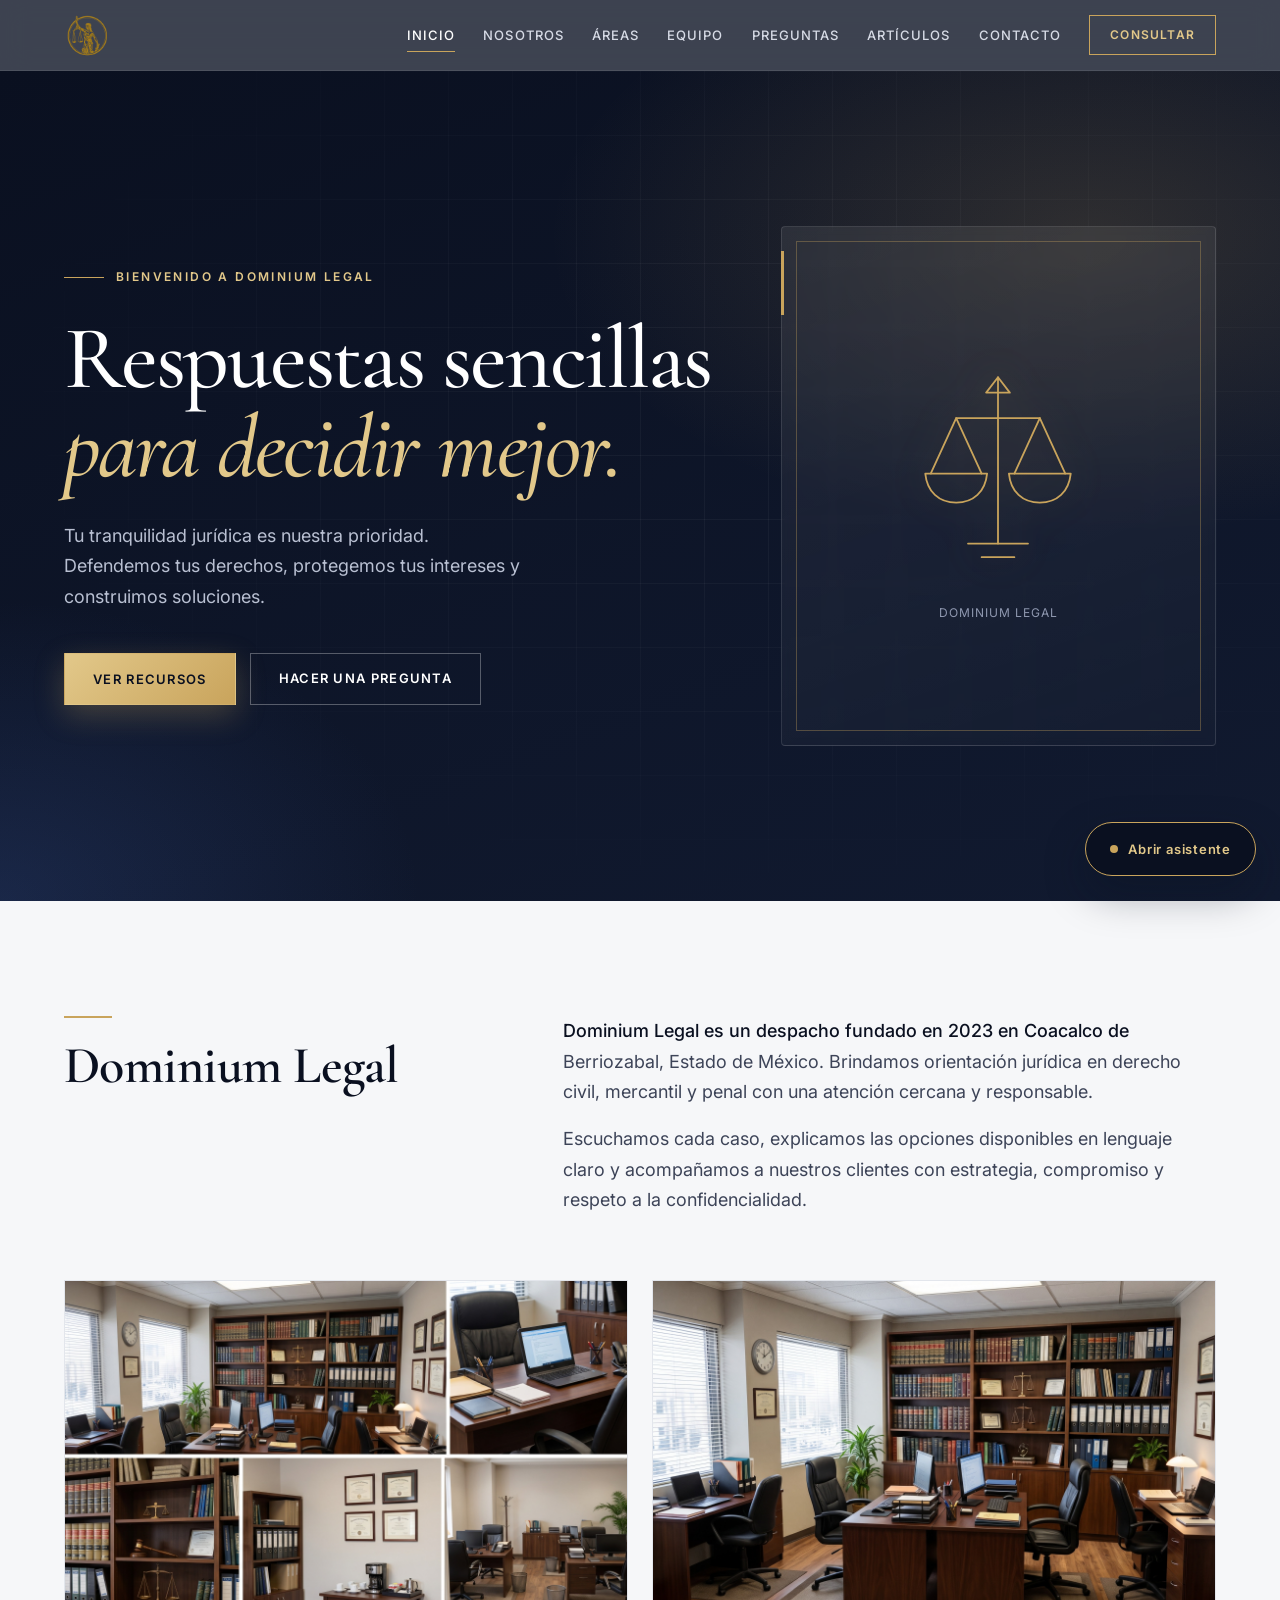
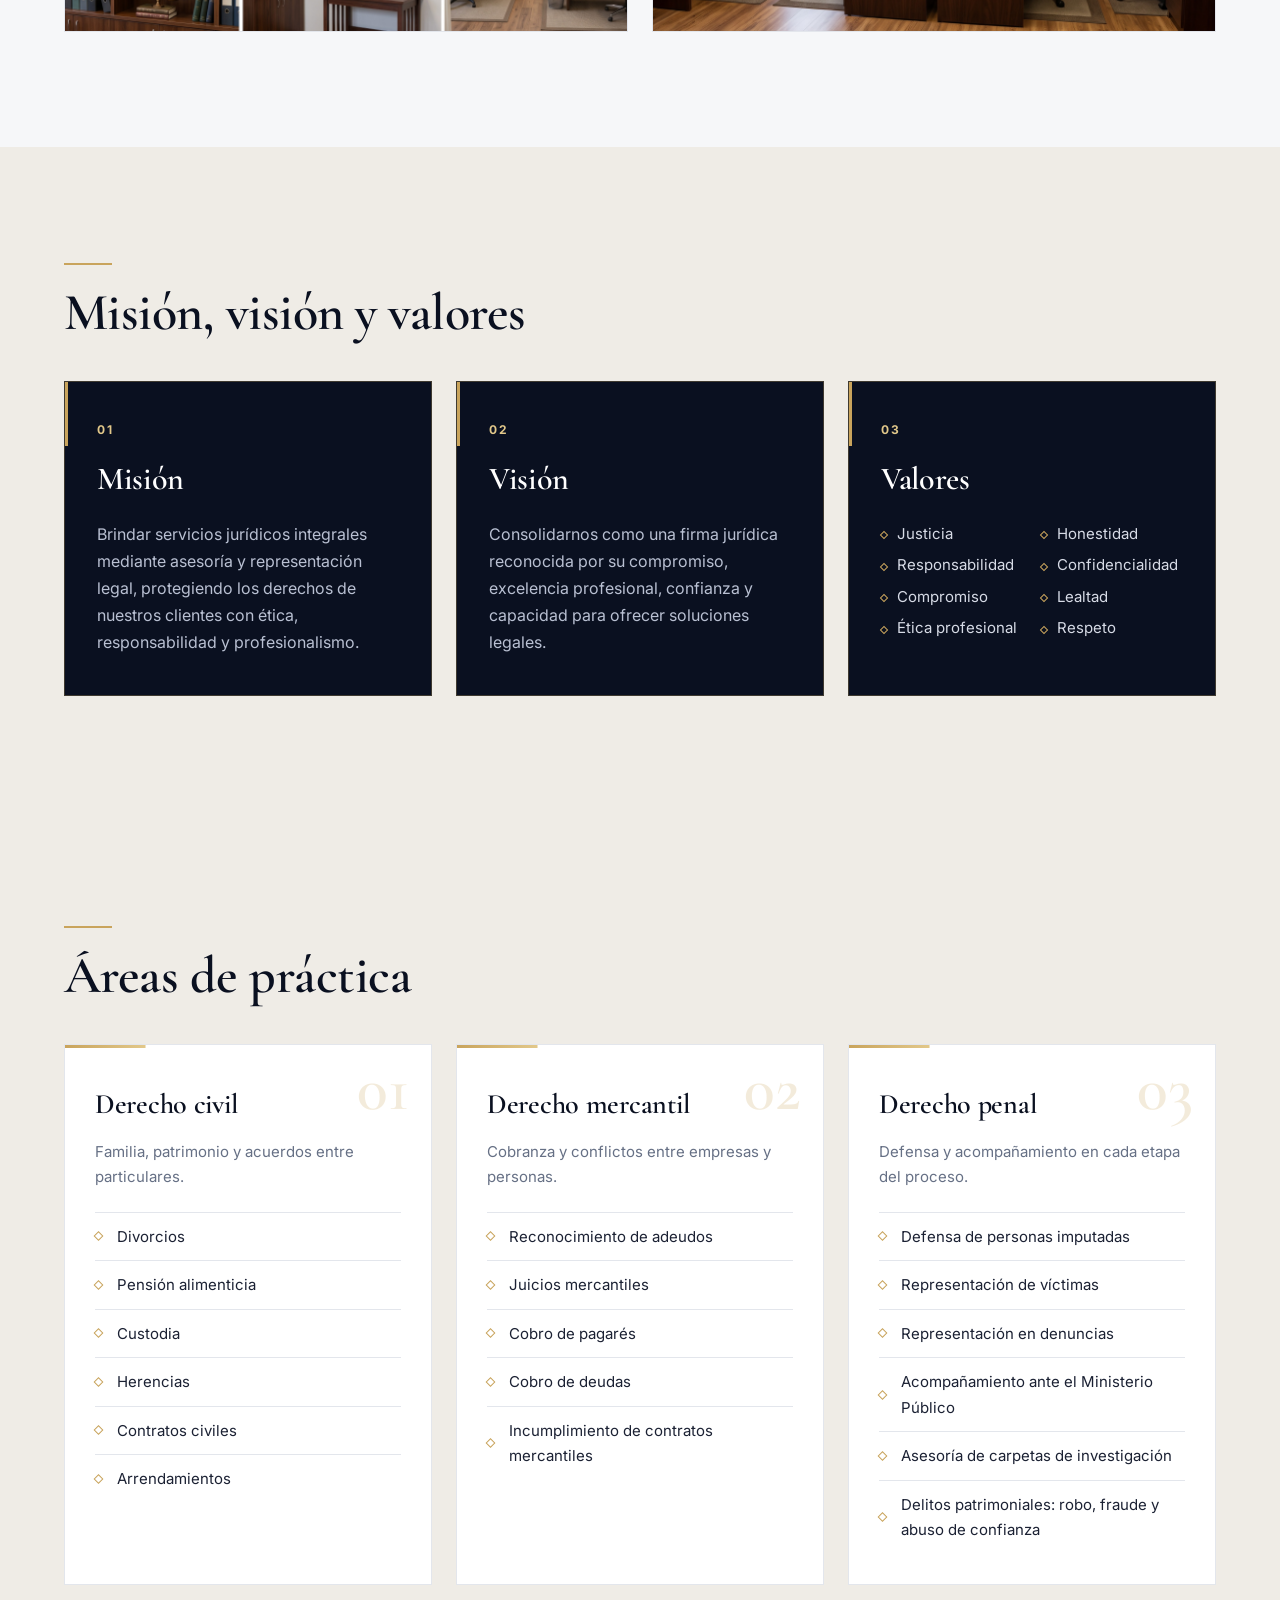
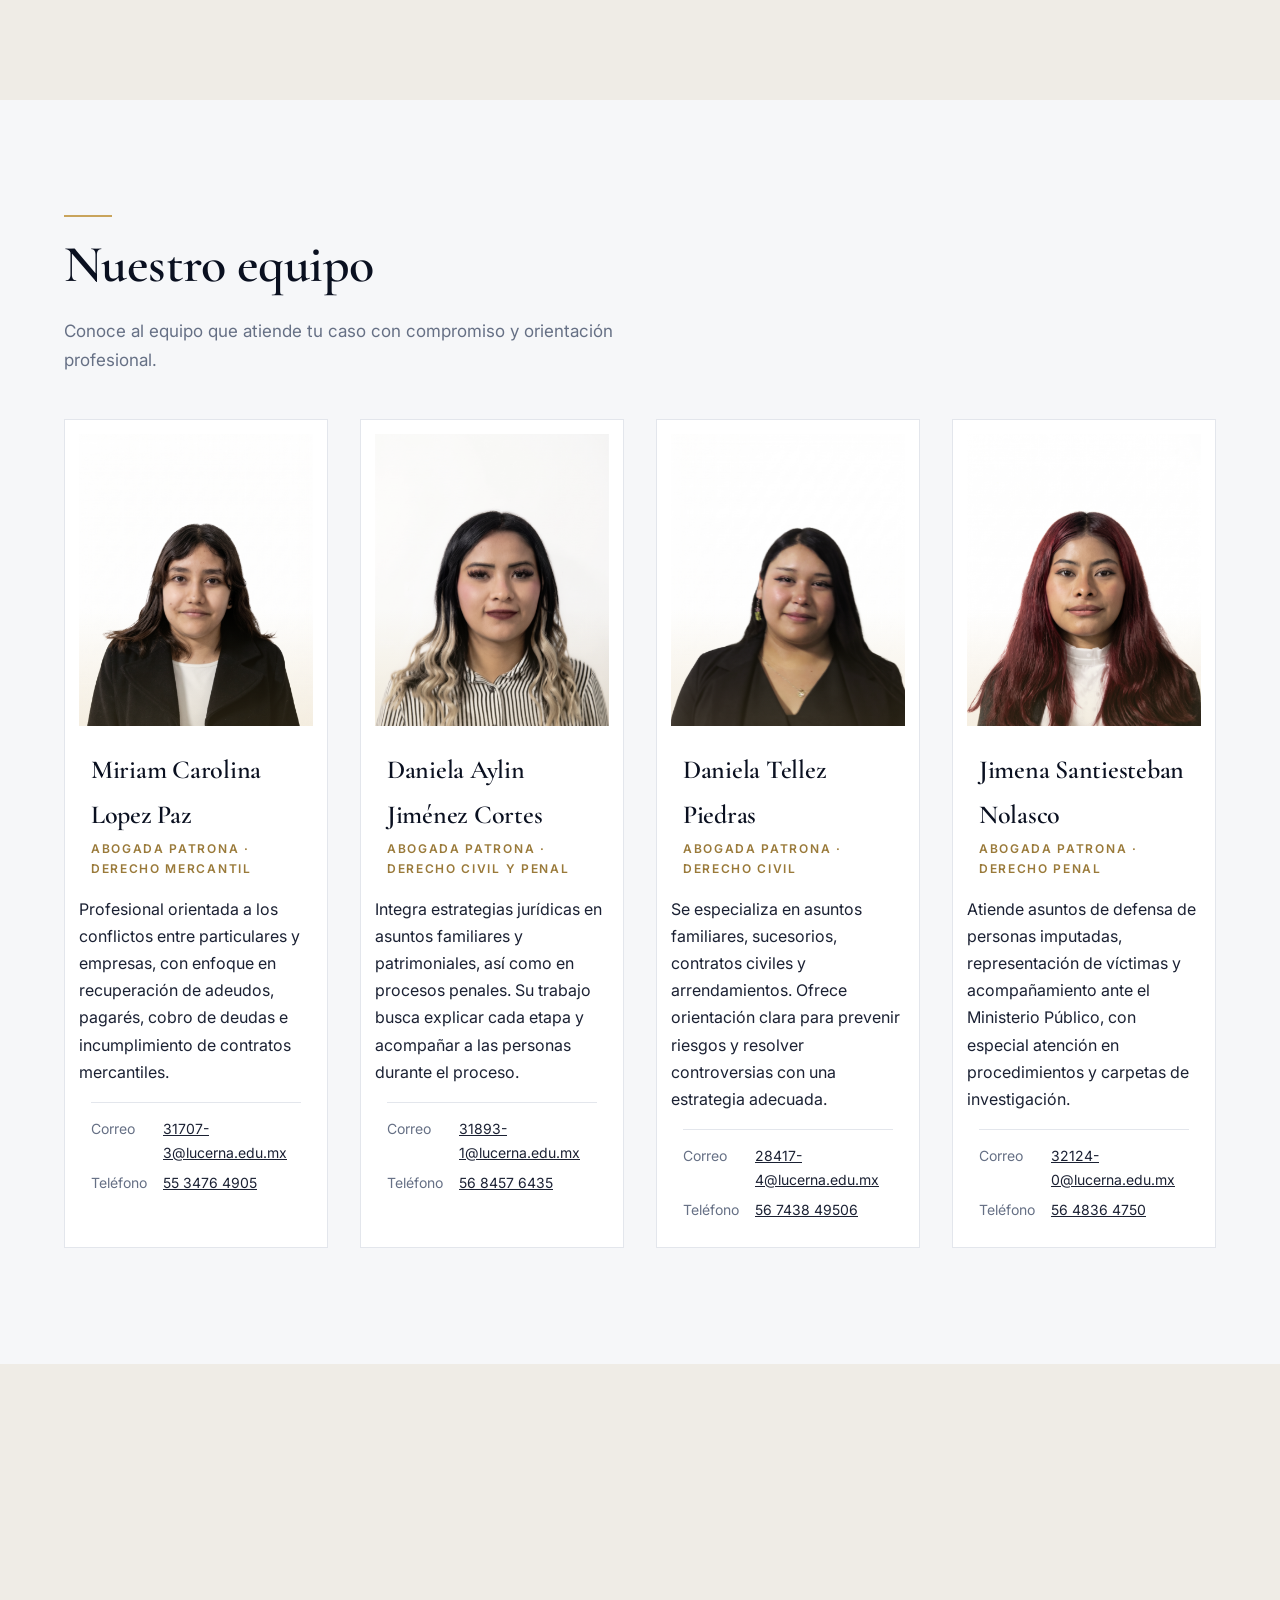
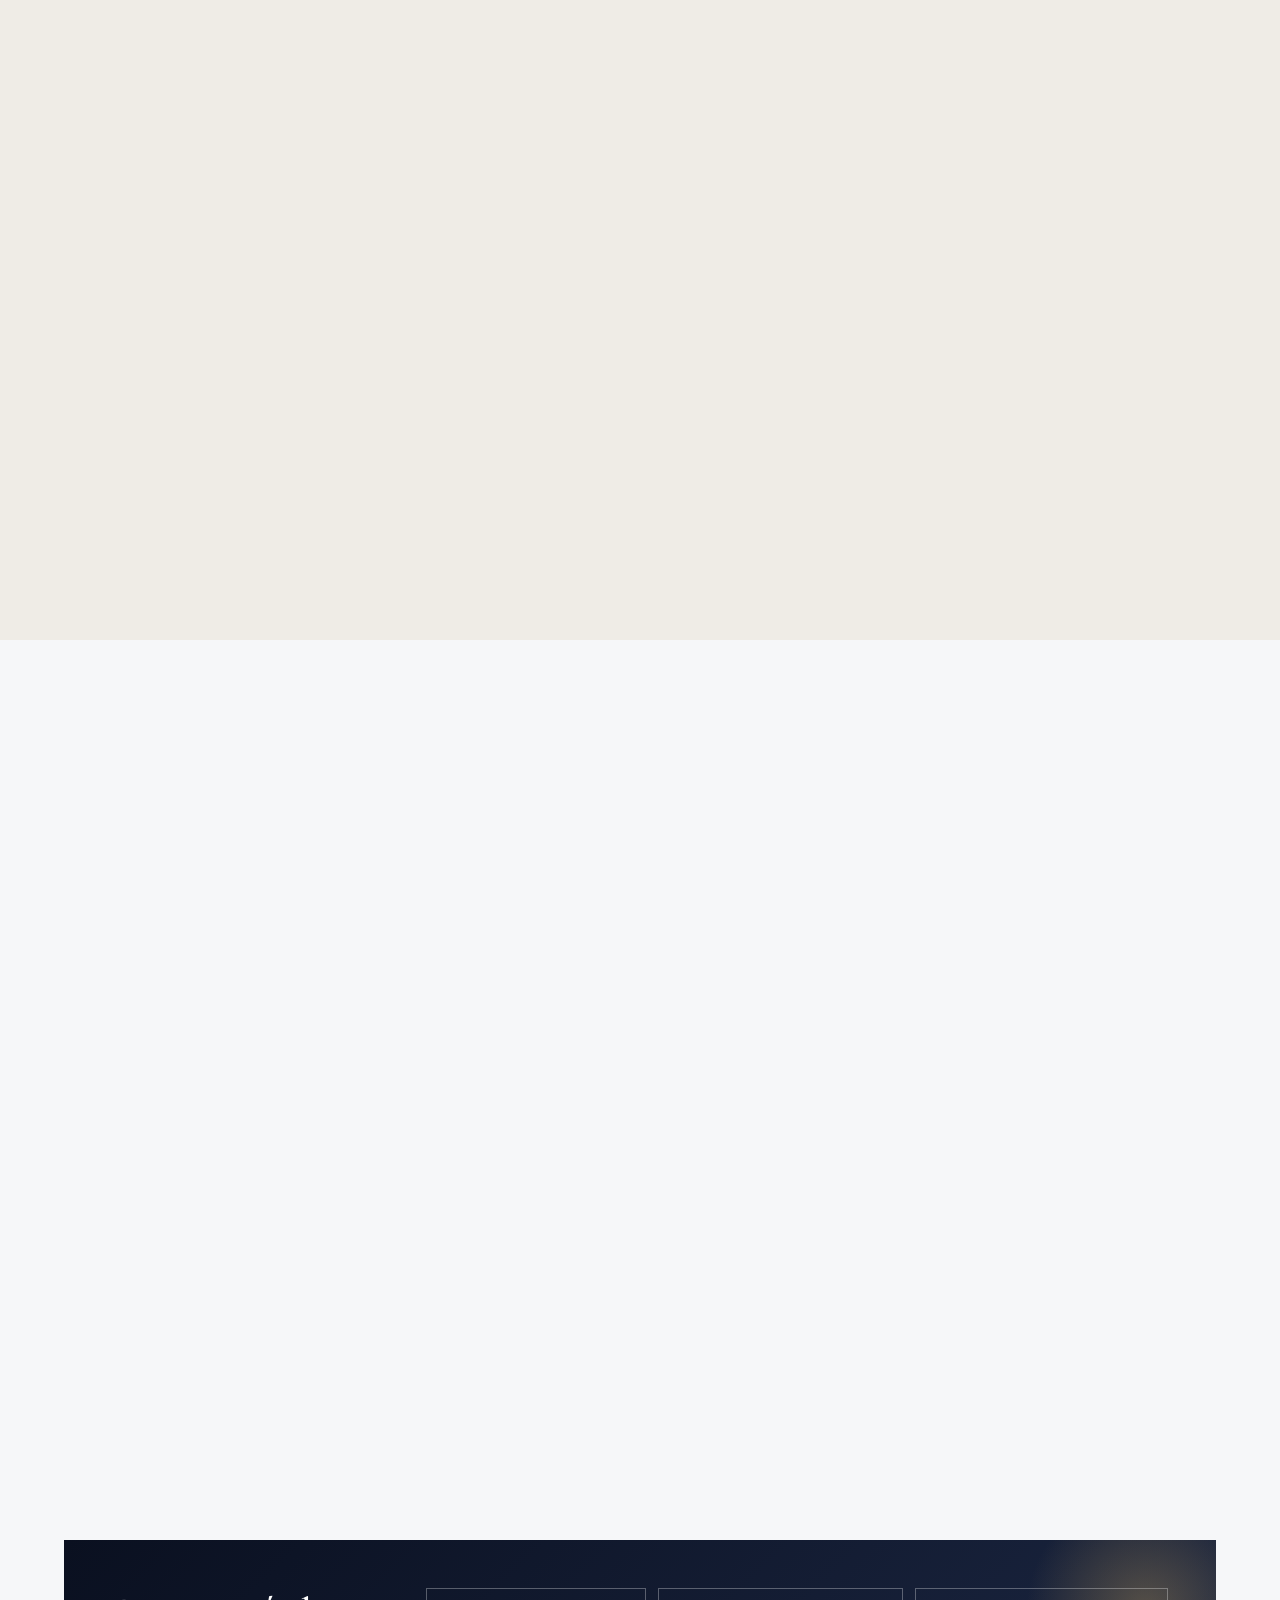
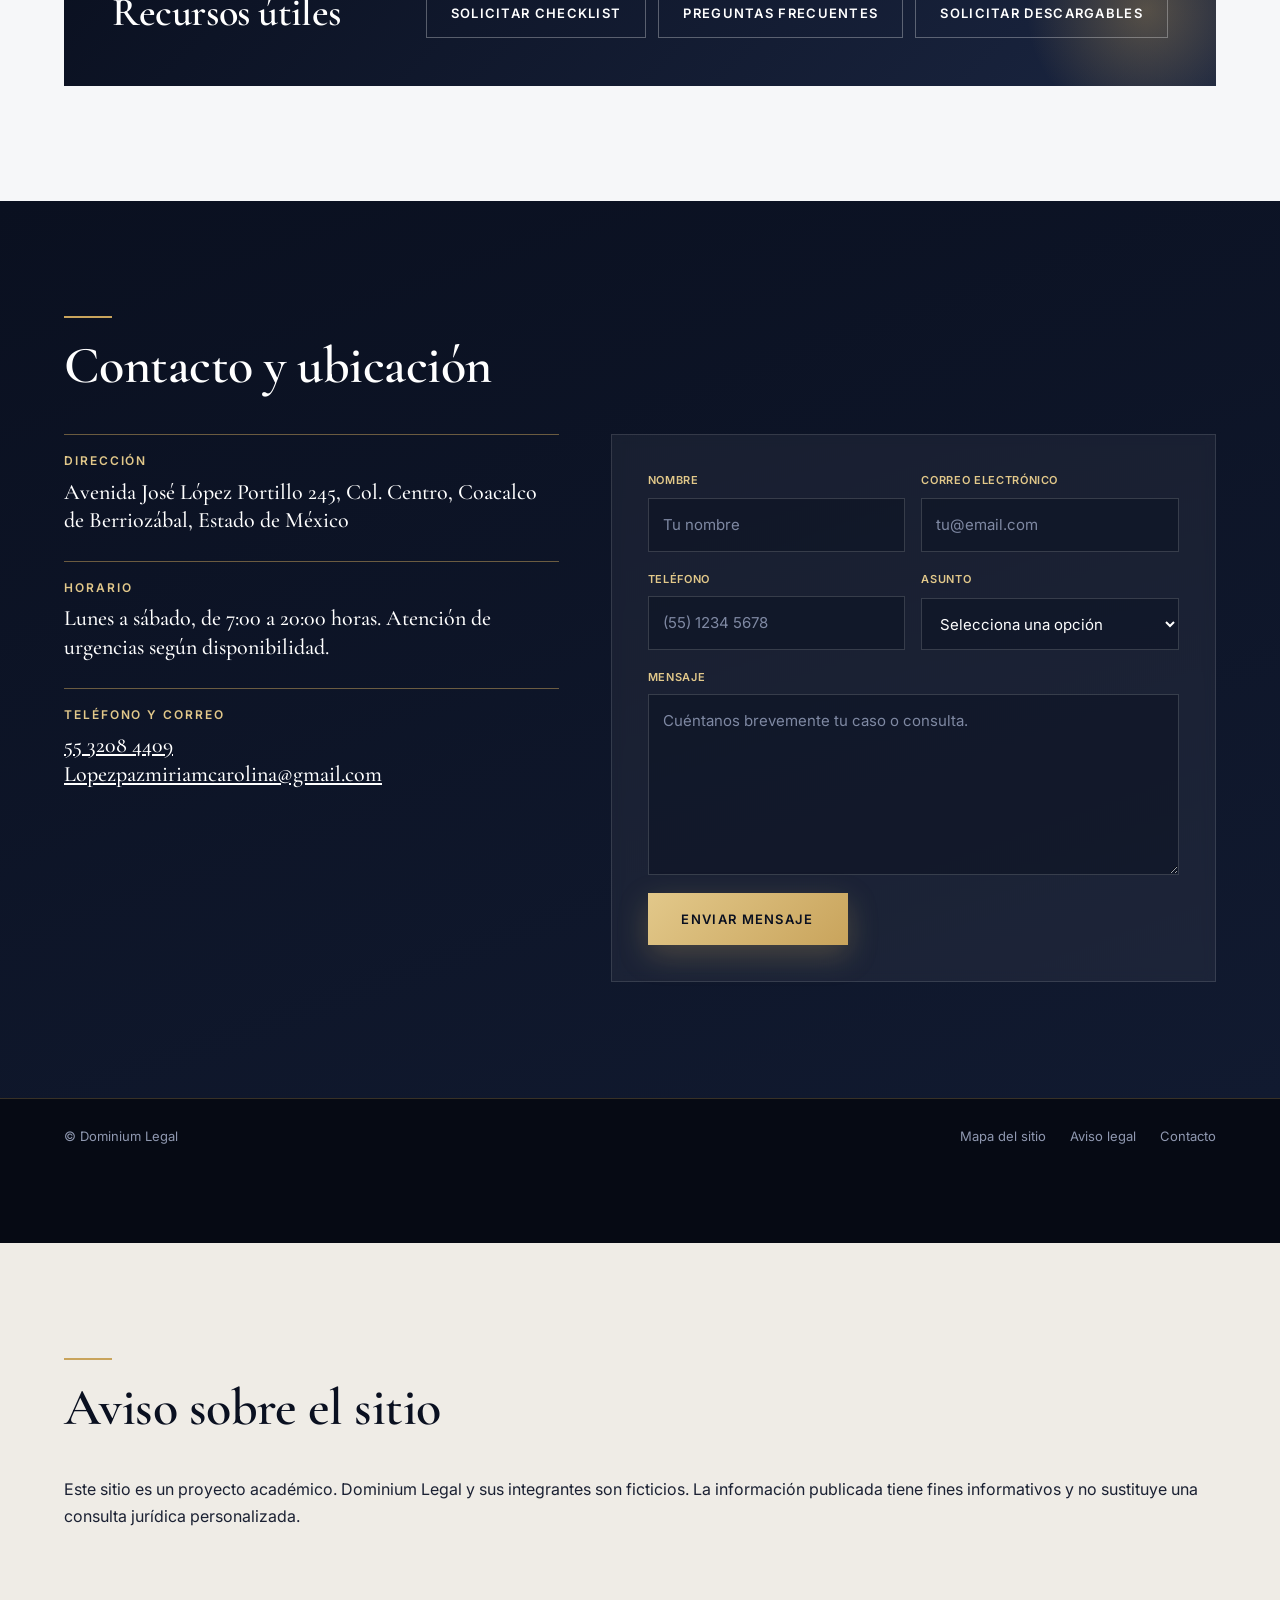
==== index.html @ eaf4a493 "Descripción de los cambios" ====
<!doctype html>
<html lang="es">
<head>
<meta charset="utf-8">
<meta name="viewport" content="width=device-width, initial-scale=1">
<meta name="theme-color" content="#0a1020">
<meta name="description" content="Dominium Legal: despacho jurídico en derecho civil, mercantil y penal. Preguntas frecuentes, artículos y orientación.">
<title>Dominium Legal | Derecho civil, mercantil y penal</title>
<link rel="preconnect" href="https://fonts.googleapis.com">
<link rel="preconnect" href="https://fonts.gstatic.com" crossorigin>
<link href="https://fonts.googleapis.com/css2?family=Cormorant+Garamond:ital,wght@0,500;0,600;1,500&family=Inter:wght@400;500;600;700&display=swap" rel="stylesheet">
<link rel="stylesheet" href="site.css">
</head>
<body>
<header class="top">
  <a class="logo" href="#inicio" aria-label="Inicio">
    <img class="logo-image" src="Logotipo.jpg" alt="Logo de Dominium Legal">
  </a>
  <nav class="menu" aria-label="Navegación principal">
    <a href="#inicio">Inicio</a><a href="#despacho">Nosotros</a><a href="#areas">Áreas</a><a href="#equipo">Equipo</a><a href="#preguntas">Preguntas</a><a href="#articulos">Artículos</a><a href="#contacto">Contacto</a>
    <button class="menu-chat" type="button" data-chat-open aria-controls="legal-chat">Consultar</button>
  </nav>
</header>

<main id="inicio">
  <section class="hero">
    <div class="hero-main">
      <p class="welcome">Bienvenido a Dominium Legal</p>
      <h1><span>Respuestas sencillas</span> <span>para decidir mejor.</span></h1>
      <p class="lema">Tu tranquilidad jurídica es nuestra prioridad. Defendemos tus derechos, protegemos tus intereses y construimos soluciones.</p>
      <div class="actions">
        <a class="btn btn-gold" href="#recursos">Ver recursos</a>
        <button class="btn btn-ghost" type="button" data-chat-open aria-controls="legal-chat">Hacer una pregunta</button>
      </div>
    </div>
    <div class="hero-art" aria-hidden="true">
      <svg viewBox="0 0 220 260" fill="none"><path pathLength="1" d="M110 31V214M64 76H156M110 31L97 48H123L110 31Z"/><path pathLength="1" d="M64 76L36 137M64 76L92 137M156 76L128 137M156 76L184 137"/><path pathLength="1" d="M30 137C32 157 45 169 64 169C83 169 96 157 98 137H30ZM122 137C124 157 137 169 156 169C175 169 188 157 190 137H122Z"/><path pathLength="1" d="M77 214H143M92 229H128"/></svg>
      <span>Dominium Legal</span>
    </div>
  </section>

  <section class="bloque" id="despacho">
    <div class="presenta reveal">
      <h2>Dominium Legal</h2>
      <div>
        <p>Dominium Legal es un despacho fundado en 2023 en Coacalco de Berriozabal, Estado de México. Brindamos orientación jurídica en derecho civil, mercantil y penal con una atención cercana y responsable.</p>
        <p>Escuchamos cada caso, explicamos las opciones disponibles en lenguaje claro y acompañamos a nuestros clientes con estrategia, compromiso y respeto a la confidencialidad.</p>
      </div>
    </div>
    <div class="despacho-galeria reveal">
      <figure>
        <img src="fotos/despacho-1.jpeg" alt="Área de trabajo del despacho Dominium Legal">
      </figure>
      <figure>
        <img src="fotos/despacho-2.jpeg" alt="Oficina principal del despacho Dominium Legal">
      </figure>
    </div>
  </section>

  <section class="bloque beige" id="principios">
    <h2 class="reveal">Misión, visión y valores</h2>
    <div class="principios">
      <article class="principio reveal">
        <span class="principio-numero">01</span>
        <h3>Misión</h3>
        <p>Brindar servicios jurídicos integrales mediante asesoría y representación legal, protegiendo los derechos de nuestros clientes con ética, responsabilidad y profesionalismo.</p>
      </article>
      <article class="principio reveal">
        <span class="principio-numero">02</span>
        <h3>Visión</h3>
        <p>Consolidarnos como una firma jurídica reconocida por su compromiso, excelencia profesional, confianza y capacidad para ofrecer soluciones legales.</p>
      </article>
      <article class="principio reveal">
        <span class="principio-numero">03</span>
        <h3>Valores</h3>
        <ul>
          <li>Justicia</li>
          <li>Honestidad</li>
          <li>Responsabilidad</li>
          <li>Confidencialidad</li>
          <li>Compromiso</li>
          <li>Lealtad</li>
          <li>Ética profesional</li>
          <li>Respeto</li>
        </ul>
      </article>
    </div>
  </section>

  <section class="bloque beige" id="areas">
    <h2 class="reveal">Áreas de práctica</h2>
    <div class="areas">
      <article class="area reveal">
        <h3>Derecho civil</h3>
        <p>Familia, patrimonio y acuerdos entre particulares.</p>
        <ul><li>Divorcios</li><li>Pensión alimenticia</li><li>Custodia</li><li>Herencias</li><li>Contratos civiles</li><li>Arrendamientos</li></ul>
      </article>
      <article class="area reveal">
        <h3>Derecho mercantil</h3>
        <p>Cobranza y conflictos entre empresas y personas.</p>
        <ul><li>Reconocimiento de adeudos</li><li>Juicios mercantiles</li><li>Cobro de pagarés</li><li>Cobro de deudas</li><li>Incumplimiento de contratos mercantiles</li></ul>
      </article>
      <article class="area reveal">
        <h3>Derecho penal</h3>
        <p>Defensa y acompañamiento en cada etapa del proceso.</p>
        <ul><li>Defensa de personas imputadas</li><li>Representación de víctimas</li><li>Representación en denuncias</li><li>Acompañamiento ante el Ministerio Público</li><li>Asesoría de carpetas de investigación</li><li>Delitos patrimoniales: robo, fraude y abuso de confianza</li></ul>
      </article>
    </div>
  </section>

  <section class="bloque" id="equipo">
    <h2 class="reveal">Nuestro equipo</h2>
    <p class="intro reveal">Conoce al equipo que atiende tu caso con compromiso y orientación profesional.</p>
    <div class="equipo">
      <article class="persona reveal">
        <div class="foto"><img src="fotos/miembro-1.jpeg" alt="Miriam Carolina Lopez Paz"></div>
        <h3>Miriam Carolina Lopez Paz</h3>
        <p class="cargo">Abogada patrona · Derecho mercantil</p>
        <p>Profesional orientada a los conflictos entre particulares y empresas, con enfoque en recuperación de adeudos, pagarés, cobro de deudas e incumplimiento de contratos mercantiles.</p>
        <dl>
          <dt>Correo</dt><dd><a href="mailto:31707-3@lucerna.edu.mx">31707-3@lucerna.edu.mx</a></dd>
          <dt>Teléfono</dt><dd><a href="tel:+525534764905">55 3476 4905</a></dd>
        </dl>
      </article>
      <article class="persona reveal">
        <div class="foto"><img src="fotos/miembro-2.jpeg" alt="Daniela Aylin Jiménez Cortes"></div>
        <h3>Daniela Aylin Jiménez Cortes</h3>
        <p class="cargo">Abogada patrona · Derecho civil y penal</p>
        <p>Integra estrategias jurídicas en asuntos familiares y patrimoniales, así como en procesos penales. Su trabajo busca explicar cada etapa y acompañar a las personas durante el proceso.</p>
        <dl>
          <dt>Correo</dt><dd><a href="mailto:31893-1@lucerna.edu.mx">31893-1@lucerna.edu.mx</a></dd>
          <dt>Teléfono</dt><dd><a href="tel:+525684576435">56 8457 6435</a></dd>
        </dl>
      </article>
      <article class="persona reveal">
        <div class="foto"><img src="fotos/miembro-3.jpeg" alt="Daniela Tellez Piedras"></div>
        <h3>Daniela Tellez Piedras</h3>
        <p class="cargo">Abogada patrona · Derecho civil</p>
        <p>Se especializa en asuntos familiares, sucesorios, contratos civiles y arrendamientos. Ofrece orientación clara para prevenir riesgos y resolver controversias con una estrategia adecuada.</p>
        <dl>
          <dt>Correo</dt><dd><a href="mailto:28417-4@lucerna.edu.mx">28417-4@lucerna.edu.mx</a></dd>
          <dt>Teléfono</dt><dd><a href="tel:+52567438495068">56 7438 49506</a></dd>
        </dl>
      </article>
      <article class="persona reveal">
        <div class="foto"><img src="fotos/miembro-4.jpeg" alt="Jimena Santiesteban Nolasco"></div>
        <h3>Jimena Santiesteban Nolasco</h3>
        <p class="cargo">Abogada patrona · Derecho penal</p>
        <p>Atiende asuntos de defensa de personas imputadas, representación de víctimas y acompañamiento ante el Ministerio Público, con especial atención en procedimientos y carpetas de investigación.</p>
        <dl>
          <dt>Correo</dt><dd><a href="mailto:32124-0@lucerna.edu.mx">32124-0@lucerna.edu.mx</a></dd>
          <dt>Teléfono</dt><dd><a href="tel:+525648364750">56 4836 4750</a></dd>
        </dl>
      </article>
    </div>
  </section>

  <section class="bloque beige" id="preguntas">
    <h2 class="reveal">Preguntas frecuentes</h2>
    <div class="faq reveal">
      <details><summary>¿Cuándo conviene solicitar asesoría?</summary><p>Conviene consultar antes de firmar un documento, recibir o responder una notificación, iniciar un cobro, presentar una denuncia o tomar una decisión que pueda afectar tu patrimonio, familia o libertad.</p></details>
      <details><summary>¿Qué documentos debo llevar a la primera cita?</summary><p>Lleva una identificación oficial, comprobante de domicilio y los documentos relacionados con tu caso: contratos, pagarés, notificaciones, escritos, constancias o fotografías que puedan ser relevantes.</p></details>
      <details><summary>¿Cómo funciona la primera consulta?</summary><p>Revisamos tu situación, los documentos disponibles y las opciones jurídicas posibles. La duración, modalidad y costo se confirman al agendar la cita.</p></details>
      <details><summary>¿Los honorarios son fijos?</summary><p>Los honorarios dependen de la materia, complejidad y tiempo requerido por cada asunto. Los costos se informan antes de iniciar la representación.</p></details>
      <details><summary>¿Mi información es confidencial?</summary><p>La información compartida directamente con tu abogado se trata de forma confidencial. Evita enviar datos sensibles, documentos o detalles personales mediante el asistente automático.</p></details>
      <details><summary>¿Atienden urgencias?</summary><p>Sí, puedes comunicarte durante el horario de atención. Los asuntos urgentes se revisan según disponibilidad y naturaleza del caso.</p></details>
    </div>
  </section>

  <section class="bloque" id="articulos">
    <div class="cabecera reveal"><h2>Artículos y guías</h2><p>Noticias y explicaciones de derecho en lenguaje claro.</p></div>
    <div class="posts">
        <article class="post reveal"><div class="mini" aria-hidden="true"></div>
          <div><span class="tag">Civil</span><h3><a href="#">Qué revisar antes de firmar un contrato de arrendamiento</a></h3>
          <p>Verifica vigencia, obligaciones, depósitos, mantenimiento, causas de rescisión y reglas de entrega antes de firmar. 2026. <a href="#contacto">Solicitar orientación</a></p></div></article>
        <article class="post reveal"><div class="mini" aria-hidden="true"></div>
          <div><span class="tag">Mercantil</span><h3><a href="#">Pagaré vencido: pasos para reclamar el cobro</a></h3>
          <p>Revisa la firma, el monto, la fecha de vencimiento y la documentación; después, determina si conviene una gestión extrajudicial o una reclamación formal. 2026. <a href="#contacto">Solicitar orientación</a></p></div></article>
        <article class="post reveal"><div class="mini" aria-hidden="true"></div>
          <div><span class="tag">Penal</span><h3><a href="#">Primeros pasos al recibir una citación del Ministerio Público</a></h3>
          <p>No firmes documentos sin comprenderlos, conserva una copia de la citación y solicita acompañamiento jurídico para la declaración o presentación ante las autoridades. 2026. <a href="#contacto">Solicitar orientación</a></p></div></article>
    </div>
  </section>

  <section class="bloque" id="recursos">
    <div class="recursos reveal">
      <h2>Recursos útiles</h2>
      <a href="#contacto">Solicitar checklist</a><a href="#preguntas">Preguntas frecuentes</a><a href="#contacto">Solicitar descargables</a>
    </div>
  </section>

  <section class="bloque oscuro" id="contacto">
    <h2 class="reveal">Contacto y ubicación</h2>
    <div class="contact-grid reveal">
      <dl class="contacto">
        <div><dt>Dirección</dt><dd>Avenida José López Portillo 245, Col. Centro, Coacalco de Berriozábal, Estado de México</dd></div>
        <div><dt>Horario</dt><dd>Lunes a sábado, de 7:00 a 20:00 horas. Atención de urgencias según disponibilidad.</dd></div>
        <div><dt>Teléfono y correo</dt><dd><a href="tel:+525532084409">55 3208 4409</a><br><a href="mailto:Lopezpazmiriamcarolina@gmail.com">Lopezpazmiriamcarolina@gmail.com</a></dd></div>
      </dl>

      <form id="contact-form" class="contact-form" action="https://formspree.io/f/mjyyzjqo" method="POST">
        <input id="contact-subject-hidden" type="hidden" name="_subject" value="Nuevo mensaje desde la web">
        <div class="contact-row">
          <label>
            <span>Nombre</span>
            <input type="text" name="name" placeholder="Tu nombre" required>
          </label>
          <label>
            <span>Correo electrónico</span>
            <input type="email" name="email" placeholder="tu@email.com" required>
          </label>
        </div>

        <div class="contact-row">
          <label>
            <span>Teléfono</span>
            <input type="tel" name="phone" placeholder="(55) 1234 5678">
          </label>
          <label>
            <span>Asunto</span>
            <select id="contact-subject" name="motivo" required>
              <option value="">Selecciona una opción</option>
              <option value="Consulta general">Consulta general</option>
              <option value="Asesoría civil">Asesoría civil</option>
              <option value="Asesoría mercantil">Asesoría mercantil</option>
              <option value="Asesoría penal">Asesoría penal</option>
              <option value="Cita">Solicitar cita</option>
            </select>
          </label>
        </div>

        <label>
          <span>Mensaje</span>
          <textarea name="message" rows="6" placeholder="Cuéntanos brevemente tu caso o consulta." required></textarea>
        </label>

        <button class="btn btn-gold contact-submit" type="submit">Enviar mensaje</button>
      </form>
    </div>
  </section>
</main>

<footer class="pie">
  <span>© Dominium Legal</span>
  <nav aria-label="Pie de página"><a href="#inicio">Mapa del sitio</a><a href="#aviso">Aviso legal</a><a href="#contacto">Contacto</a></nav>
</footer>
<aside id="aviso" class="bloque beige reveal">
  <h2>Aviso sobre el sitio</h2>
  <p>Este sitio es un proyecto académico. Dominium Legal y sus integrantes son ficticios. La información publicada tiene fines informativos y no sustituye una consulta jurídica personalizada.</p>
</aside>

<!-- Inicio del componente: copia desde aquí para integrarlo en otra página. -->
<button id="legal-launch" class="legal-launch" aria-controls="legal-chat" aria-expanded="false">Abrir asistente</button>
<section id="legal-chat" class="legal-chat" aria-labelledby="legal-title" hidden>
  <header><strong id="legal-title">Asistente de Dominium Legal</strong><button id="legal-close" class="legal-close" aria-label="Cerrar asistente">×</button></header>
  <p class="legal-notice">Asistente automatizado de información general. No ofrece asesoría jurídica ni confirma citas. No escribas datos personales, documentos ni detalles confidenciales.</p>
  <div id="legal-log" class="legal-log" role="log" aria-live="polite" aria-label="Conversación"></div>
  <nav class="legal-options" aria-label="Preguntas frecuentes">
    <button type="button" data-question="Servicios">Servicios</button>
    <button type="button" data-question="Horarios">Horarios</button>
    <button type="button" data-question="Ubicación">Ubicación</button>
    <button type="button" data-question="Honorarios">Honorarios</button>
    <button type="button" data-question="Cita">Solicitar cita</button>
  </nav>
  <form id="legal-form" class="legal-form">
    <input id="legal-input" aria-label="Pregunta para el asistente" placeholder="Ejemplo: ¿Qué servicios ofrecen?" maxlength="300" required autocomplete="off">
    <button type="submit">Enviar</button>
  </form>
  <a id="legal-contact" class="legal-contact" href="https://wa.me/525532084409?text=Hola%2C%20quiero%20m%C3%A1s%20informaci%C3%B3n." target="_blank" rel="noopener noreferrer">Continuar en WhatsApp</a>
  <footer id="legal-footer"></footer>
</section>
<script src="script.js"></script>
<!-- Fin del componente. -->
<script src="site.js"></script>
</body>
</html>
---- site.css ----
/* ===== Base ===== */
:root{
  --navy:#0a1020;--navy-2:#111a30;--navy-3:#1a2540;
  --ink:#1b2133;--gray:#667085;--line:#e3e6ec;
  --bg:#f6f7f9;--white:#fff;--sand:#efece6;
  --gold:#c9a45c;--gold-l:#e2c88a;--gold-d:#9a7a3a;
  --wrap:1180px;--ease:cubic-bezier(.22,.61,.36,1);
  --serif:"Cormorant Garamond",Georgia,"Times New Roman",serif;
  --sans:"Inter","Segoe UI",Arial,sans-serif;
}
*,*::before,*::after{box-sizing:border-box}
html{scroll-behavior:smooth;scroll-padding-top:84px}
body{margin:0;background:var(--bg);color:var(--ink);font:16px/1.7 var(--sans);-webkit-font-smoothing:antialiased}
main{width:auto;margin:0}
img{max-width:100%}
h1,h2,h3{font-family:var(--serif);font-weight:600;color:var(--navy);margin:0;letter-spacing:-.01em}
a{color:inherit}
::selection{background:var(--gold);color:var(--navy)}

/* ===== Header ===== */
.top{position:sticky;top:0;z-index:40;display:flex;align-items:center;justify-content:space-between;gap:24px;padding:12px max(5vw,calc((100vw - var(--wrap))/2));background:rgba(10,16,32,.78);backdrop-filter:blur(14px) saturate(1.4);-webkit-backdrop-filter:blur(14px) saturate(1.4);border-bottom:1px solid rgba(255,255,255,.08);transition:padding .3s var(--ease),background .3s}
.top.scrolled{padding-top:8px;padding-bottom:8px;background:rgba(10,16,32,.94)}
.logo{display:flex;align-items:center;text-decoration:none}
.logo-image{display:block;height:46px;width:auto;max-width:200px;object-fit:contain;transition:height .3s var(--ease)}
.top.scrolled .logo-image{height:38px}
.menu{display:flex;align-items:center;gap:clamp(14px,2.2vw,32px)}
.menu a{position:relative;font-size:13px;font-weight:500;letter-spacing:.08em;text-transform:uppercase;text-decoration:none;color:#d7dbe6;transition:color .25s}
.menu a::after{content:"";position:absolute;left:0;bottom:-6px;width:100%;height:1px;background:var(--gold);transform:scaleX(0);transform-origin:left;transition:transform .35s var(--ease)}
.menu a:hover,.menu a.active{color:#fff}
.menu a:hover::after,.menu a.active::after{transform:scaleX(1)}
.menu-chat{min-height:40px;padding:0 20px;border:1px solid var(--gold);background:transparent;color:var(--gold-l);font:600 12px/1 var(--sans);letter-spacing:.1em;text-transform:uppercase;cursor:pointer;transition:background .25s,color .25s}
.menu-chat:hover{background:var(--gold);color:var(--navy)}

/* ===== Hero ===== */
.hero{position:relative;overflow:hidden;display:grid;grid-template-columns:1.2fr .8fr;align-items:center;gap:clamp(24px,5vw,72px);min-height:calc(100vh - 70px);min-height:calc(100svh - 70px);padding:clamp(56px,8vw,110px) max(5vw,calc((100vw - var(--wrap))/2));background:
  radial-gradient(900px 500px at 85% 20%,rgba(201,164,92,.18),transparent 60%),
  radial-gradient(700px 500px at 0% 100%,rgba(60,90,160,.25),transparent 60%),
  linear-gradient(160deg,var(--navy) 0%,var(--navy-2) 100%);color:#fff;isolation:isolate}
.hero::before{content:"";position:absolute;inset:0;z-index:-1;background-image:linear-gradient(rgba(255,255,255,.04) 1px,transparent 1px),linear-gradient(90deg,rgba(255,255,255,.04) 1px,transparent 1px);background-size:64px 64px;-webkit-mask-image:radial-gradient(ellipse at 60% 40%,#000 20%,transparent 75%);mask-image:radial-gradient(ellipse at 60% 40%,#000 20%,transparent 75%)}
.hero-main{display:flex;flex-direction:column;align-items:flex-start}
.welcome{display:inline-flex;align-items:center;gap:12px;margin:0 0 26px;color:var(--gold-l);font-size:12px;font-weight:600;letter-spacing:.2em;text-transform:uppercase}
.welcome::before{content:"";width:40px;height:1px;background:var(--gold)}
.hero h1{color:#fff;font-size:clamp(44px,7vw,92px);line-height:1;font-weight:500;letter-spacing:-.025em}
.hero h1 span{display:block;opacity:0;transform:translateY(24px);animation:up .9s var(--ease) forwards}
.hero h1 span+span{animation-delay:.18s;color:var(--gold-l);font-style:italic}
.lema{margin:28px 0 0;max-width:460px;color:#b9c0d2;font-size:18px;opacity:0;animation:up .9s .4s var(--ease) forwards}
.actions{display:flex;flex-wrap:wrap;gap:14px;margin-top:40px;opacity:0;animation:up .9s .55s var(--ease) forwards}
.btn{min-height:52px;padding:0 28px;display:inline-flex;align-items:center;justify-content:center;font:600 13px/1 var(--sans);letter-spacing:.1em;text-transform:uppercase;text-decoration:none;cursor:pointer;border:1px solid transparent;transition:background .25s,color .25s,border-color .25s,transform .25s var(--ease),box-shadow .25s}
.btn:hover{transform:translateY(-2px)}
.btn-gold{background:linear-gradient(135deg,var(--gold-l),var(--gold));color:var(--navy);box-shadow:0 10px 30px rgba(201,164,92,.28)}
.btn-gold:hover{box-shadow:0 14px 36px rgba(201,164,92,.42)}
.btn-ghost{background:transparent;color:#fff;border-color:rgba(255,255,255,.3)}
.btn-ghost:hover{border-color:var(--gold);color:var(--gold-l)}
.hero-art{position:relative;aspect-ratio:4/5;max-height:520px;width:100%;justify-self:center;display:grid;place-items:center;align-content:center;gap:18px;padding:32px;text-align:center;color:#8f98b0;font-size:12px;letter-spacing:.08em;text-transform:uppercase;background:linear-gradient(160deg,rgba(255,255,255,.08),rgba(255,255,255,.02));border:1px solid rgba(255,255,255,.12);border-radius:4px;backdrop-filter:blur(4px)}
.hero-art::before{content:"";position:absolute;inset:14px;border:1px solid rgba(201,164,92,.35);pointer-events:none}
.hero-art::after{content:"";position:absolute;left:-1px;top:24px;width:3px;height:64px;background:var(--gold)}
.hero-art svg{width:min(200px,62%);stroke:var(--gold);stroke-width:2;stroke-linecap:round;stroke-linejoin:round;filter:drop-shadow(0 0 18px rgba(201,164,92,.35))}
.hero-art path{stroke-dasharray:1;stroke-dashoffset:1;animation:draw 2.4s .3s var(--ease) forwards}

/* ===== Secciones ===== */
.bloque{padding:clamp(64px,9vw,120px) max(5vw,calc((100vw - var(--wrap))/2))}
.bloque h2{position:relative;font-size:clamp(32px,4.4vw,52px);line-height:1.08;margin-bottom:40px;padding-top:22px}
.bloque h2::before{content:"";position:absolute;top:0;left:0;width:48px;height:2px;background:var(--gold)}
.beige{background:var(--sand)}
.oscuro{background:linear-gradient(160deg,var(--navy),var(--navy-2));color:#c4cadb}
.oscuro h2{color:#fff}
.intro{max-width:580px;margin:-16px 0 44px;color:var(--gray);font-size:17px}

/* Presentación */
.presenta{display:grid;grid-template-columns:.8fr 1.2fr;gap:clamp(24px,5vw,72px);align-items:start}
.presenta h2{margin:0}
.presenta p{margin:0 0 16px;max-width:62ch;font-size:18px;color:#3d4458}
.presenta p:first-child::first-line{color:var(--navy);font-weight:500}
.despacho-galeria{display:grid;grid-template-columns:repeat(2,minmax(0,1fr));gap:24px;margin-top:48px}
.despacho-galeria figure{margin:0;aspect-ratio:16/10;overflow:hidden;border:1px solid var(--line);background:var(--navy)}
.despacho-galeria img{display:block;width:100%;height:100%;object-fit:cover;transition:transform .8s var(--ease),filter .5s}
.despacho-galeria figure:hover img{transform:scale(1.035);filter:brightness(.92)}

/* Misión, visión y valores */
.principios{display:grid;grid-template-columns:repeat(3,1fr);gap:24px}
.principio{position:relative;min-height:260px;background:var(--navy);border:1px solid rgba(201,164,92,.28);padding:38px 32px;color:#c4cadb;overflow:hidden;transition:transform .4s var(--ease),box-shadow .4s var(--ease)}
.principio::after{content:"";position:absolute;left:0;top:0;width:3px;height:64px;background:var(--gold)}
.principio:hover{transform:translateY(-6px);box-shadow:0 24px 50px rgba(10,16,32,.14)}
.principio h3{color:#fff;font-size:32px;margin-bottom:14px}
.principio p{margin:0;color:#b9c0d2;font-size:16px}
.principio-numero{display:block;margin-bottom:12px;color:var(--gold-l);font-size:12px;font-weight:700;letter-spacing:.16em}
.principio ul{margin:0;padding:0;list-style:none;display:grid;grid-template-columns:1fr 1fr;gap:6px 18px}
.principio li{position:relative;padding-left:16px;color:#d7dbe6;font-size:15px}
.principio li::before{content:"";position:absolute;left:0;top:.78em;width:6px;height:6px;border:1px solid var(--gold);transform:rotate(45deg)}

/* Áreas */
.areas{display:grid;grid-template-columns:repeat(3,1fr);gap:24px;counter-reset:area}
.area{position:relative;counter-increment:area;background:var(--white);border:1px solid var(--line);padding:36px 30px 30px;overflow:hidden;transition:transform .4s var(--ease),box-shadow .4s var(--ease),border-color .4s}
.area::before{content:counter(area,decimal-leading-zero);position:absolute;top:12px;right:22px;font:600 64px/1 var(--serif);color:rgba(201,164,92,.22)}
.area::after{content:"";position:absolute;left:0;top:0;height:3px;width:100%;background:linear-gradient(90deg,var(--gold),var(--gold-l));transform:scaleX(.22);transform-origin:left;transition:transform .5s var(--ease)}
.area:hover{transform:translateY(-6px);box-shadow:0 24px 50px rgba(10,16,32,.12);border-color:transparent}
.area:hover::after{transform:scaleX(1)}
.area h3{font-size:28px;max-width:80%}
.area p{margin:10px 0 22px;color:var(--gray);font-size:15px}
.area ul{margin:0;padding:0;list-style:none}
.area li{position:relative;padding:11px 0 11px 22px;border-top:1px solid var(--line);font-size:15px;transition:padding .3s var(--ease),color .3s}
.area li::before{content:"";position:absolute;left:0;top:50%;width:7px;height:7px;border:1.5px solid var(--gold);transform:translateY(-50%) rotate(45deg);transition:background .3s}
.area li:hover{padding-left:28px;color:var(--navy)}
.area li:hover::before{background:var(--gold)}

/* Equipo */
.equipo{display:grid;grid-template-columns:repeat(4,1fr);gap:32px}
.persona{background:var(--white);border:1px solid var(--line);padding:14px 14px 26px;transition:transform .4s var(--ease),box-shadow .4s var(--ease)}
.persona:hover{transform:translateY(-6px);box-shadow:0 24px 50px rgba(10,16,32,.12)}
.foto{aspect-ratio:4/5;background:linear-gradient(160deg,var(--navy-3),var(--navy));display:grid;place-items:end center;overflow:hidden;position:relative}
.foto::after{content:"";position:absolute;inset:0;background:linear-gradient(180deg,transparent 60%,rgba(201,164,92,.18))}
.foto svg{width:74%;fill:rgba(255,255,255,.14);stroke:none}
.foto img{width:100%;height:100%;object-fit:cover;filter:grayscale(.25);transition:filter .5s,transform .8s var(--ease)}
.persona:hover .foto img{filter:none;transform:scale(1.04)}
.persona h3{margin:22px 12px 0;font-size:26px}
.cargo{margin:2px 12px 14px;color:var(--gold-d);font-size:12px;font-weight:600;letter-spacing:.14em;text-transform:uppercase}
.persona dl{margin:0 12px;display:grid;grid-template-columns:auto 1fr;gap:6px 16px;font-size:14px;border-top:1px solid var(--line);padding-top:14px}
.persona dt{color:var(--gray)}
.persona dd{margin:0;color:var(--ink)}

/* FAQ */
.faq{max-width:860px;display:grid;gap:12px}
.faq details{background:var(--white);border:1px solid var(--line);transition:border-color .3s,box-shadow .3s}
.faq details[open]{border-color:var(--gold);box-shadow:0 14px 34px rgba(10,16,32,.08)}
.faq summary{list-style:none;cursor:pointer;display:flex;justify-content:space-between;align-items:center;gap:20px;padding:22px 26px;font:600 22px/1.3 var(--serif);color:var(--navy)}
.faq summary::-webkit-details-marker{display:none}
.faq summary::after{content:"+";flex:none;width:32px;height:32px;display:grid;place-items:center;border:1px solid var(--gold);border-radius:50%;color:var(--gold-d);font:300 22px/1 var(--sans);transition:transform .3s var(--ease),background .3s,color .3s}
.faq details[open] summary::after{transform:rotate(45deg);background:var(--gold);color:var(--navy)}
.faq details p{margin:0;padding:0 70px 24px 26px;color:var(--gray);animation:fade .45s var(--ease)}
.faq summary:focus-visible{outline:2px solid var(--gold);outline-offset:-2px}

/* Artículos */
.cabecera{display:flex;justify-content:space-between;align-items:end;gap:24px;flex-wrap:wrap;margin-bottom:12px}
.cabecera h2{margin-bottom:28px}
.cabecera p{margin:0 0 32px;color:var(--gray)}
.posts{display:grid;gap:16px}
.post{display:grid;grid-template-columns:180px 1fr;gap:28px;align-items:center;padding:18px;background:var(--white);border:1px solid var(--line);transition:transform .35s var(--ease),box-shadow .35s var(--ease),border-color .35s}
.post:hover{transform:translateX(6px);box-shadow:0 18px 40px rgba(10,16,32,.1);border-color:var(--gold)}
.mini{aspect-ratio:4/3;overflow:hidden;position:relative;background:linear-gradient(135deg,var(--navy-3),var(--navy))}
.mini::after{content:"";position:absolute;inset:0;background:radial-gradient(circle at 80% 20%,rgba(201,164,92,.4),transparent 55%);transition:transform .6s var(--ease)}
.post:hover .mini::after{transform:scale(1.3)}
.tag{display:inline-block;padding:3px 10px;background:rgba(201,164,92,.16);color:var(--gold-d);font-size:11px;font-weight:700;letter-spacing:.14em;text-transform:uppercase}
.post h3{font-size:26px;line-height:1.2;margin:10px 0 8px}
.post h3 a{text-decoration:none;transition:color .25s}
.post h3 a:hover{color:var(--gold-d)}
.post p{margin:0;color:var(--gray);font-size:15px}
.post p a{color:var(--gold-d);font-weight:600;text-decoration:none;white-space:nowrap}
.post p a:hover{text-decoration:underline}

/* Recursos */
#recursos{padding-top:0}
.recursos{position:relative;display:flex;flex-wrap:wrap;align-items:center;gap:16px 12px;padding:clamp(28px,4vw,48px);background:linear-gradient(135deg,var(--navy),var(--navy-3));color:#fff;overflow:hidden}
.recursos::before{content:"";position:absolute;right:-60px;top:-60px;width:260px;height:260px;border-radius:50%;background:radial-gradient(circle,rgba(201,164,92,.35),transparent 65%)}
.recursos h2{position:relative;margin:0 auto 0 0;padding:0;font-size:clamp(28px,3.4vw,40px);color:#fff}
.recursos h2::before{display:none}
.recursos a{position:relative;padding:13px 24px;border:1px solid rgba(255,255,255,.3);color:#fff;text-decoration:none;font-size:13px;font-weight:600;letter-spacing:.1em;text-transform:uppercase;transition:background .25s,color .25s,border-color .25s,transform .25s var(--ease)}
.recursos a:hover{background:var(--gold);border-color:var(--gold);color:var(--navy);transform:translateY(-2px)}

/* Contacto */
.contact-grid{display:grid;grid-template-columns:.9fr 1.1fr;gap:clamp(24px,4vw,56px);align-items:start}
.contacto{margin:0;display:grid;gap:26px}
.contacto div{border-top:1px solid rgba(201,164,92,.5);padding-top:16px}
.contacto dt{color:var(--gold-l);font-size:12px;font-weight:600;letter-spacing:.16em;text-transform:uppercase}
.contacto dd{margin:6px 0 0;font:500 22px/1.3 var(--serif);color:#fff}
.contact-form{display:grid;gap:18px;background:rgba(255,255,255,.05);border:1px solid rgba(255,255,255,.12);padding:clamp(22px,3vw,36px);backdrop-filter:blur(6px)}
.contact-row{display:grid;grid-template-columns:repeat(2,minmax(0,1fr));gap:16px}
.contact-form label{display:grid;gap:8px;color:#e8ebf3;font-size:13px}
.contact-form span{font-weight:600;letter-spacing:.06em;text-transform:uppercase;font-size:11px;color:var(--gold-l)}
.contact-form input,.contact-form select,.contact-form textarea{width:100%;border:1px solid rgba(255,255,255,.16);background:rgba(10,16,32,.5);color:#fff;border-radius:0;padding:13px 14px;font:inherit;font-size:15px;resize:vertical;transition:border-color .25s,background .25s}
.contact-form select option{color:#111}
.contact-form input::placeholder,.contact-form textarea::placeholder{color:#7f89a3}
.contact-form input:focus,.contact-form select:focus,.contact-form textarea:focus{outline:none;border-color:var(--gold);background:rgba(10,16,32,.8);box-shadow:0 0 0 3px rgba(201,164,92,.2)}
.contact-submit{justify-self:start;min-width:200px;border:0}

/* Pie */
.pie{display:flex;justify-content:space-between;gap:16px;flex-wrap:wrap;padding:26px max(5vw,calc((100vw - var(--wrap))/2)) 96px;background:#060a14;color:#8f98b0;font-size:13px;border-top:1px solid rgba(201,164,92,.25)}
.pie nav{display:flex;gap:24px;flex-wrap:wrap}
.pie a{text-decoration:none;transition:color .25s}
.pie a:hover{color:var(--gold-l)}

/* ===== Chat ===== */
.legal-launch{position:fixed;right:24px;bottom:24px;z-index:50;display:inline-flex;align-items:center;justify-content:center;gap:10px;height:54px;padding:0 24px;border:1px solid var(--gold);border-radius:999px;background:var(--navy);color:var(--gold-l);box-shadow:0 18px 40px rgba(10,16,32,.35);cursor:pointer;font:600 13px/1 var(--sans);letter-spacing:.06em;transition:background .25s,color .25s,transform .25s var(--ease)}
.legal-launch::before{content:"";width:8px;height:8px;border-radius:50%;background:var(--gold);box-shadow:0 0 0 0 rgba(201,164,92,.6);animation:pulse 2.2s infinite}
.legal-launch:hover{background:var(--gold);color:var(--navy);transform:translateY(-2px)}
.legal-chat{position:fixed;right:24px;bottom:90px;z-index:45;width:min(390px,calc(100vw - 24px));max-height:72vh;background:#fff;border:1px solid var(--line);border-radius:14px;box-shadow:0 30px 70px rgba(10,16,32,.3);overflow:hidden;display:flex;flex-direction:column;animation:pop .35s var(--ease)}
.legal-chat[hidden]{display:none}
.legal-chat header{display:flex;align-items:center;justify-content:space-between;gap:12px;padding:16px 20px;background:linear-gradient(135deg,var(--navy),var(--navy-3));color:#fff;border-bottom:2px solid var(--gold)}
.legal-chat header strong{font:600 20px/1 var(--serif)}
.legal-close{width:32px;height:32px;border-radius:50%;border:1px solid rgba(255,255,255,.3);background:transparent;color:#fff;font-size:20px;line-height:1;cursor:pointer;transition:background .2s,color .2s}
.legal-close:hover{background:var(--gold);color:var(--navy);border-color:var(--gold)}
.legal-notice{margin:0;padding:12px 18px;font-size:12px;line-height:1.5;color:var(--gray);background:#f6f4ef;border-bottom:1px solid var(--line)}
.legal-log{display:flex;flex-direction:column;gap:10px;padding:16px;min-height:120px;overflow:auto;background:#fbfbfc}
.legal-message{display:grid;gap:4px;padding:10px 14px;border-radius:12px;max-width:86%;line-height:1.45}
.legal-message strong{font-size:11px;letter-spacing:.08em;text-transform:uppercase;color:var(--gold-d)}
.legal-message p{margin:0;font-size:14px;color:var(--ink)}
.legal-message.bot{background:#eef0f4;border-bottom-left-radius:3px;align-self:flex-start}
.legal-message.user{background:var(--navy);align-self:flex-end;border-bottom-right-radius:3px}
.legal-message.user strong{color:var(--gold-l)}
.legal-message.user p{color:#fff}
.legal-options{display:flex;flex-wrap:wrap;gap:8px;padding:12px 16px 0}
.legal-options button{padding:7px 12px;border:1px solid var(--line);border-radius:999px;background:#fff;color:var(--ink);cursor:pointer;font:inherit;font-size:12px;transition:border-color .2s,background .2s,color .2s}
.legal-options button:hover{border-color:var(--gold);background:var(--gold);color:var(--navy)}
.legal-form{display:flex;gap:8px;padding:14px 16px 12px}
.legal-form input{flex:1;min-width:0;min-height:44px;padding:0 14px;border:1px solid var(--line);border-radius:8px;font:inherit;font-size:14px}
.legal-form input:focus{outline:none;border-color:var(--gold);box-shadow:0 0 0 3px rgba(201,164,92,.2)}
.legal-form button{min-height:44px;padding:0 18px;border:none;border-radius:8px;background:var(--navy);color:var(--gold-l);font:600 13px var(--sans);cursor:pointer;transition:background .2s,color .2s}
.legal-form button:hover{background:var(--gold);color:var(--navy)}
.legal-contact{display:block;margin:0 16px 12px;padding:11px 12px;border-radius:8px;background:#128c4a;color:#fff;text-align:center;text-decoration:none;font-size:14px;font-weight:600;transition:background .2s}
.legal-contact:hover{background:#0e7a3f}
#legal-footer{padding:0 16px 16px;font-size:12px;color:var(--gray)}

/* ===== Animaciones ===== */
.js .reveal{opacity:0;transform:translateY(22px);transition:opacity .8s var(--ease),transform .8s var(--ease)}
.js .reveal.in{opacity:1;transform:none}
.js .areas .reveal:nth-child(2),.js .equipo .reveal:nth-child(2){transition-delay:.12s}
.js .areas .reveal:nth-child(3),.js .equipo .reveal:nth-child(3){transition-delay:.24s}
@keyframes up{to{opacity:1;transform:none}}
@keyframes draw{to{stroke-dashoffset:0}}
@keyframes fade{from{opacity:0;transform:translateY(-6px)}}
@keyframes pop{from{opacity:0;transform:translateY(14px) scale(.98)}}
@keyframes pulse{70%{box-shadow:0 0 0 10px rgba(201,164,92,0)}100%{box-shadow:0 0 0 0 rgba(201,164,92,0)}}

/* ===== Responsive ===== */
@media (max-width:980px){
  .areas,.principios{grid-template-columns:1fr 1fr}
}
@media (max-width:1100px){
  .equipo{grid-template-columns:1fr 1fr}
}
@media (max-width:860px){
  .menu a{display:none}
  .hero{grid-template-columns:1fr;min-height:auto}
  .hero-art{aspect-ratio:16/10;max-height:280px}
  .presenta,.contact-grid,.contact-row{grid-template-columns:1fr}
  .post{grid-template-columns:110px 1fr;gap:16px;padding:14px}
  .post h3{font-size:21px}
}
@media (max-width:620px){
  .areas,.equipo,.principios,.despacho-galeria{grid-template-columns:1fr}
  .logo-image{height:38px}
  .faq summary{font-size:19px;padding:18px}
  .faq details p{padding:0 18px 20px}
  .legal-launch{right:14px;bottom:14px}
  .legal-chat{right:12px;bottom:80px}
}
@media (prefers-reduced-motion:reduce){
  html{scroll-behavior:auto}
  .hero h1 span,.lema,.actions{opacity:1;transform:none;animation:none}
  .hero-art path{animation:none;stroke-dashoffset:0}
  .legal-launch::before{animation:none}
  .js .reveal{opacity:1;transform:none;transition:none}
  .area,.persona,.post,.btn,.faq details p,.legal-chat{transition:none;animation:none}
}
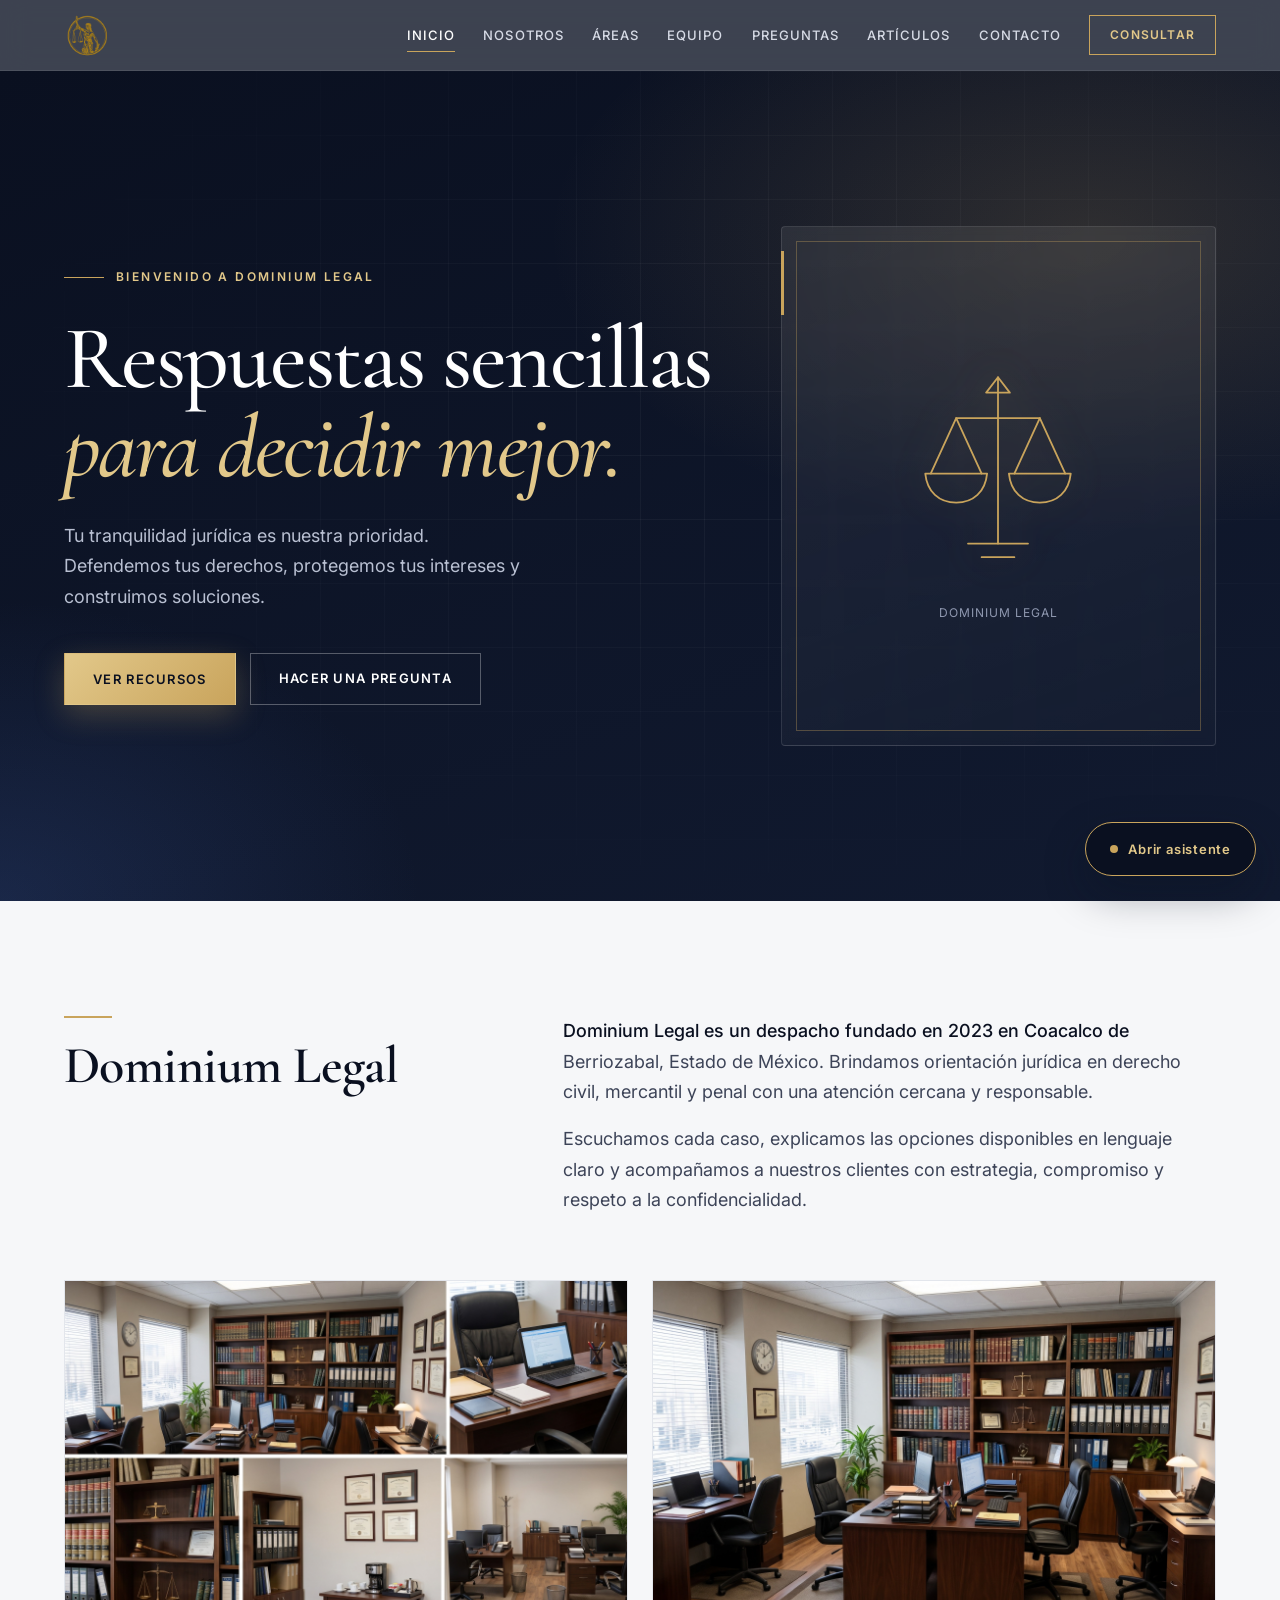
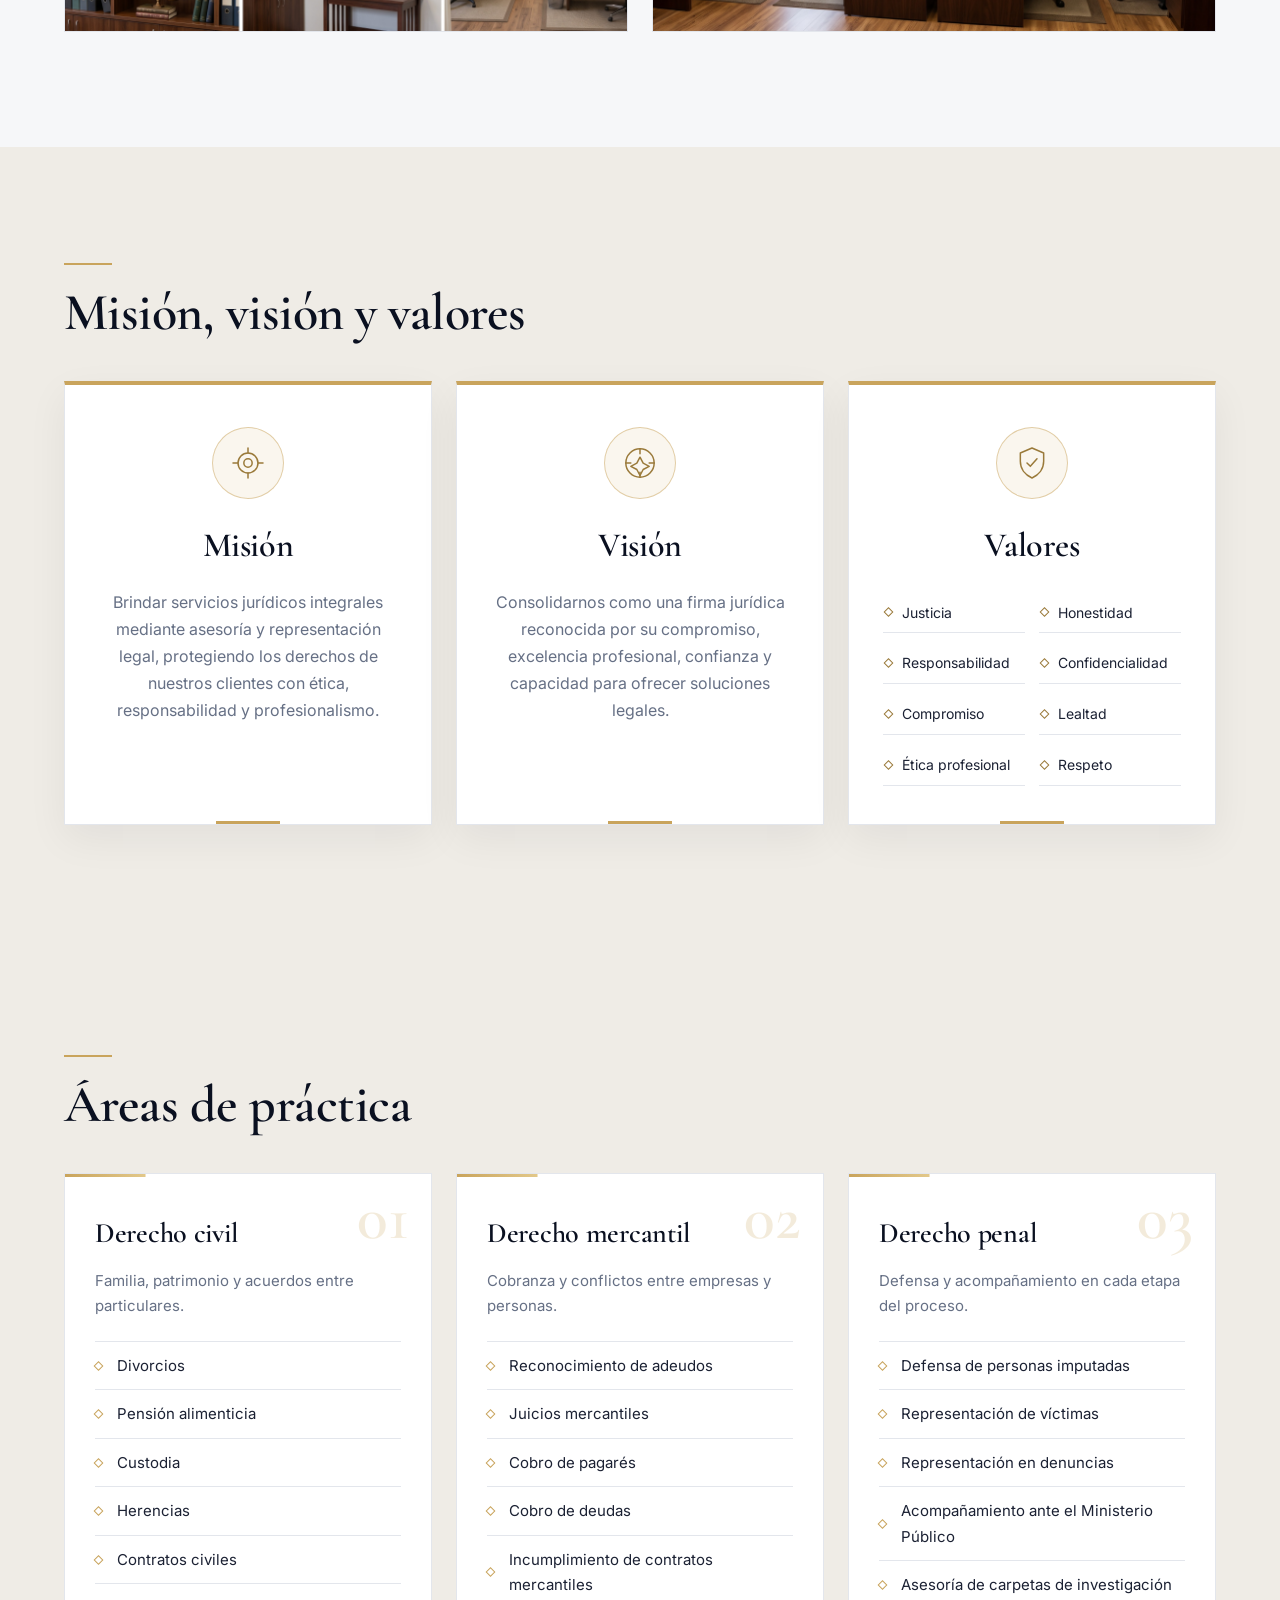
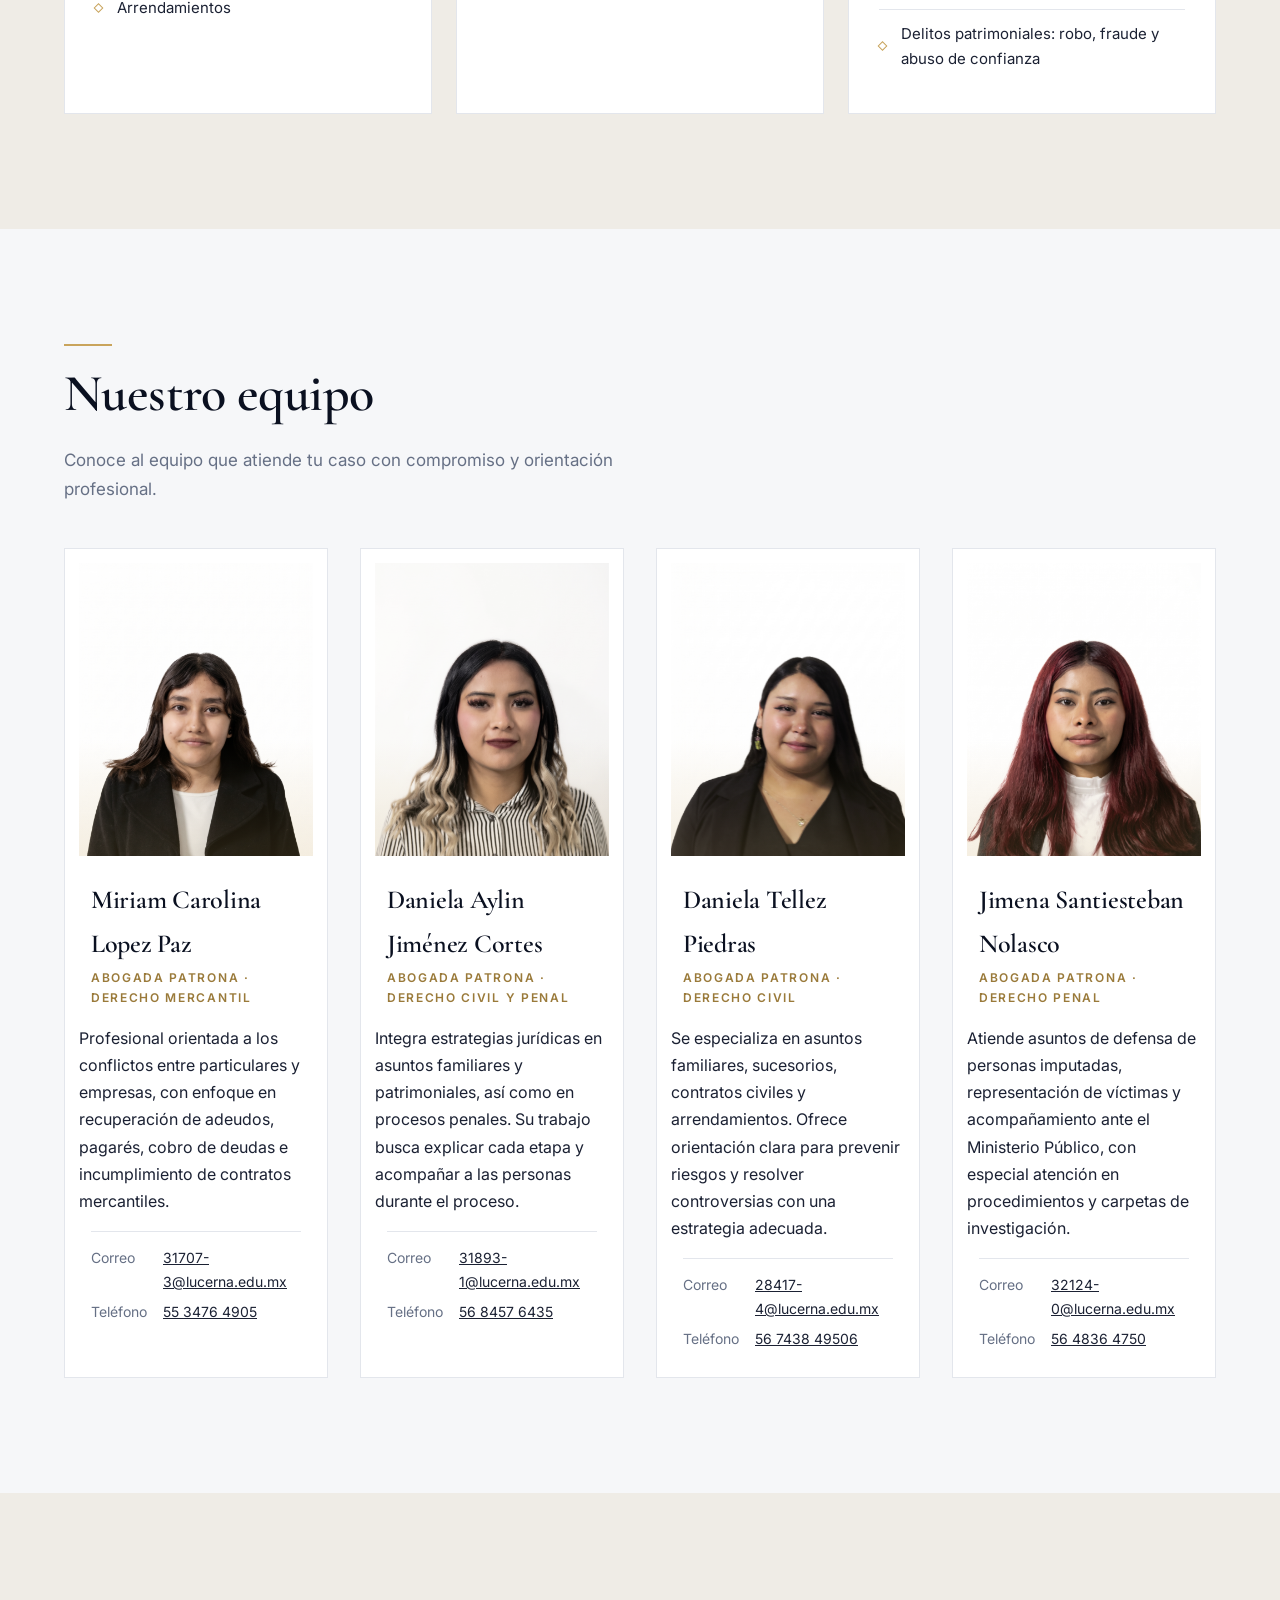
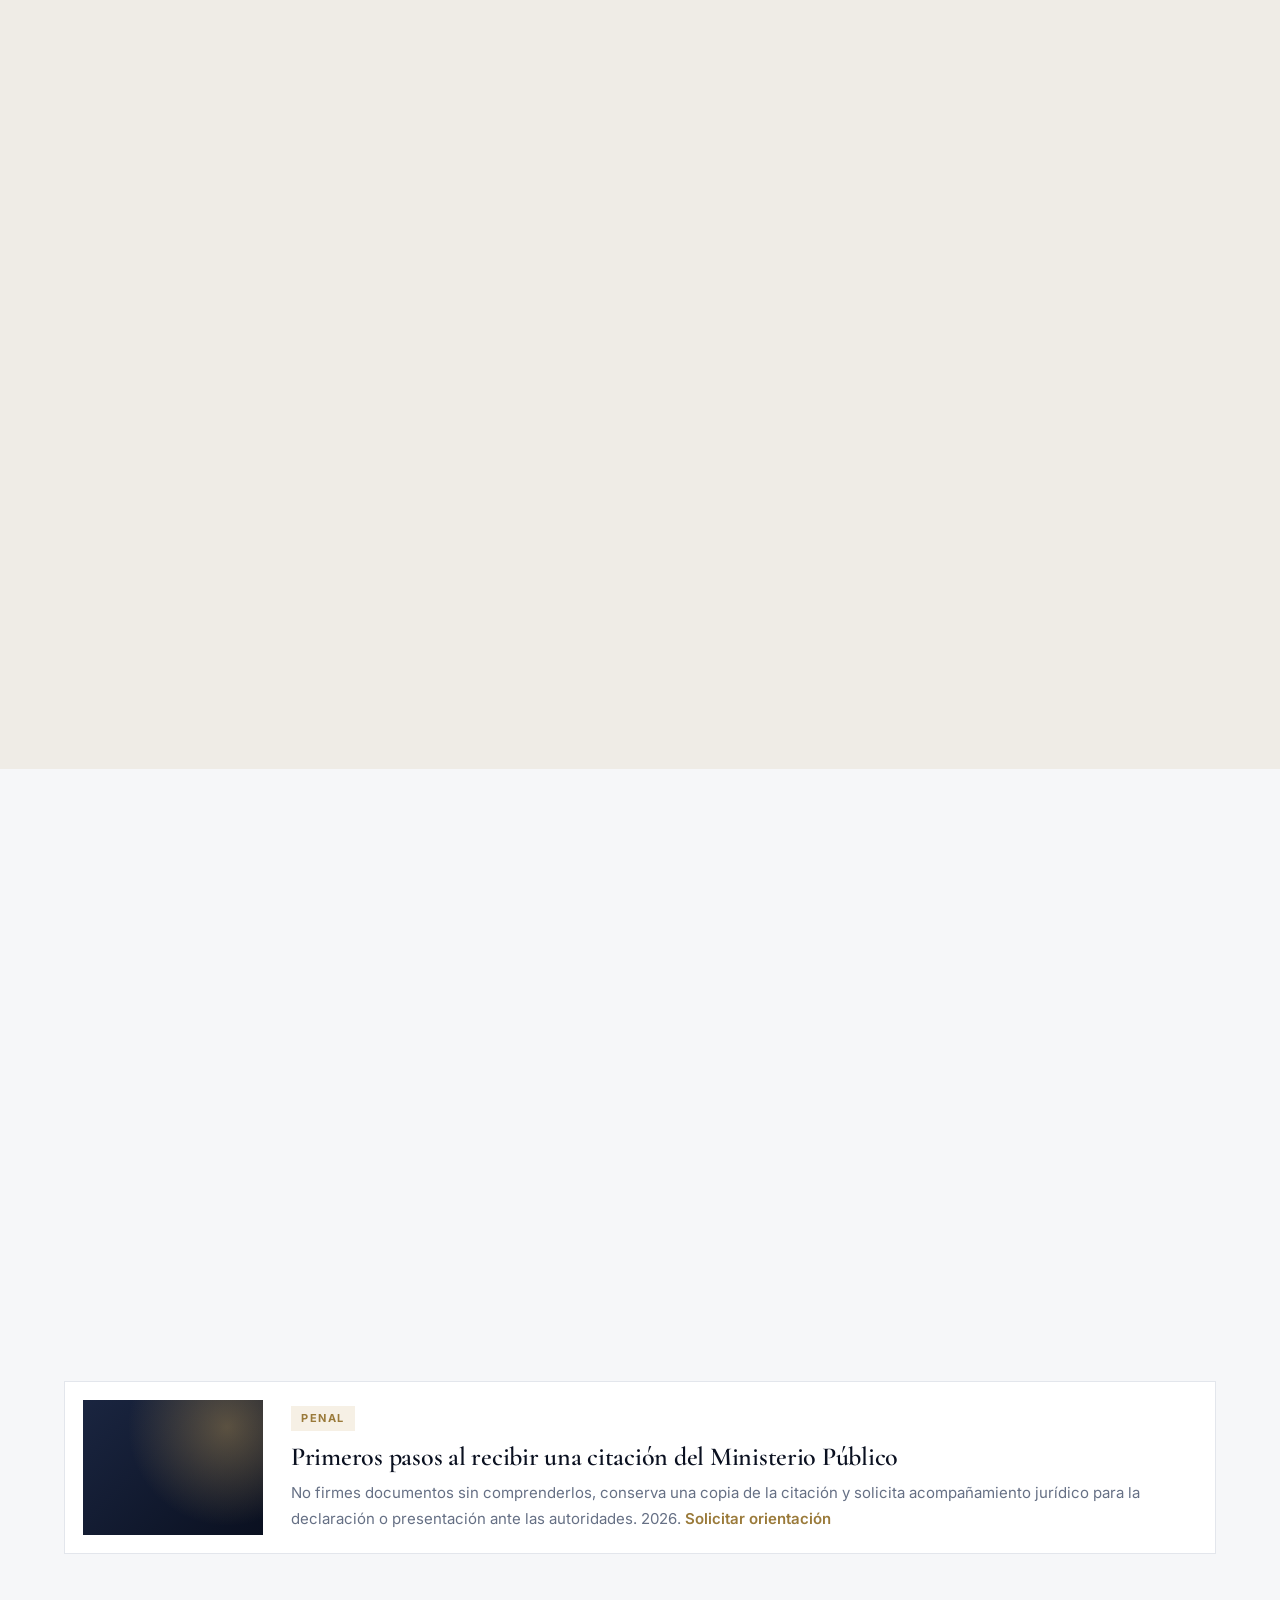
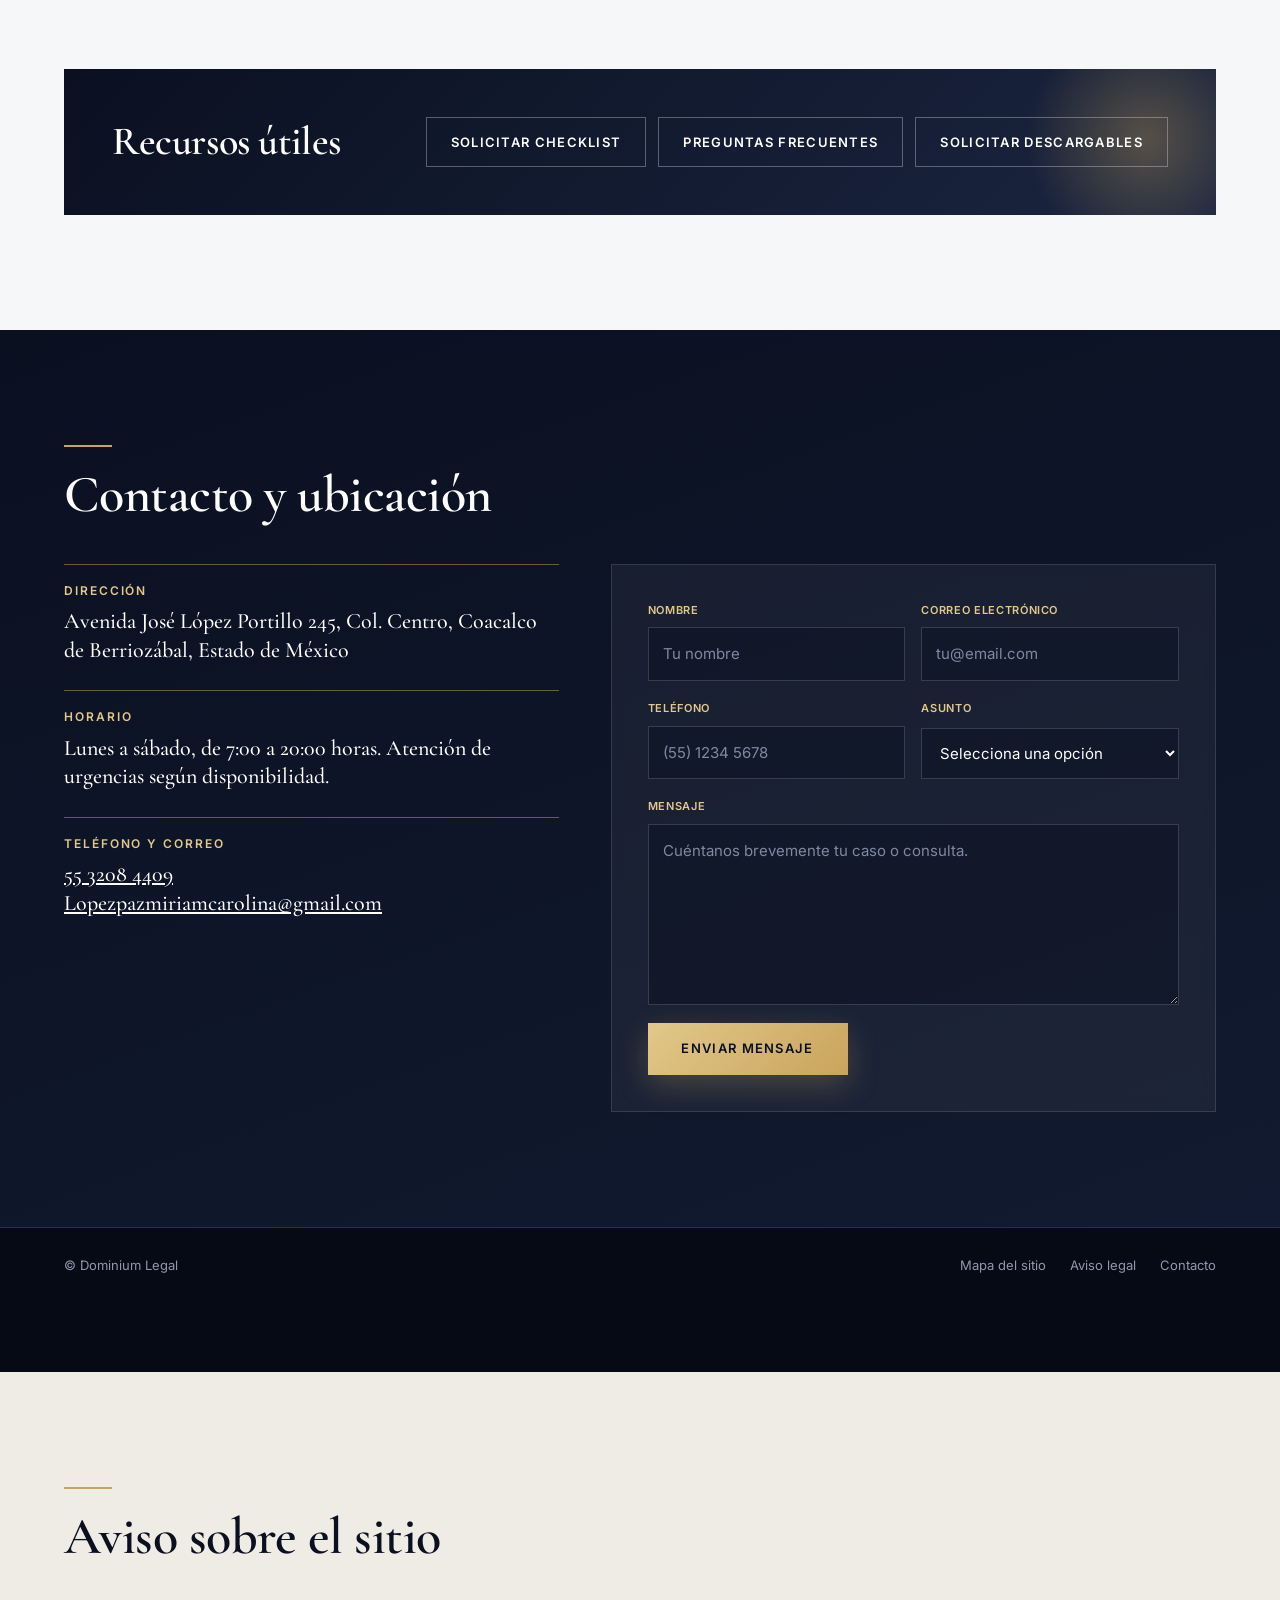
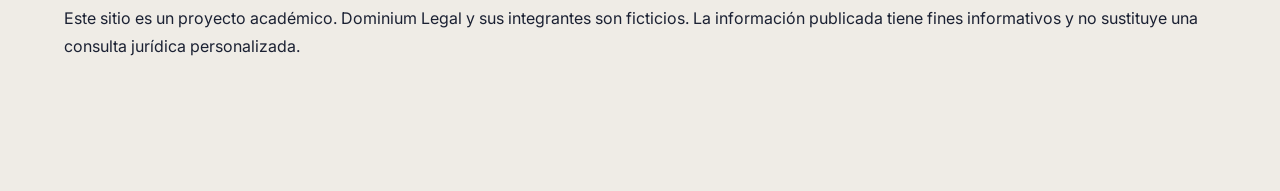
==== commit a220ab9d: "Descripción de los cambios" ====
--- a/index.html
+++ b/index.html
@@ -61,17 +61,23 @@
     <h2 class="reveal">Misión, visión y valores</h2>
     <div class="principios">
       <article class="principio reveal">
-        <span class="principio-numero">01</span>
+        <span class="principio-icono" aria-hidden="true">
+          <svg viewBox="0 0 48 48"><circle cx="24" cy="24" r="12"/><circle cx="24" cy="24" r="5"/><path d="M24 12V6M36 24h6M24 36v6M12 24H6"/></svg>
+        </span>
         <h3>Misión</h3>
         <p>Brindar servicios jurídicos integrales mediante asesoría y representación legal, protegiendo los derechos de nuestros clientes con ética, responsabilidad y profesionalismo.</p>
       </article>
       <article class="principio reveal">
-        <span class="principio-numero">02</span>
+        <span class="principio-icono" aria-hidden="true">
+          <svg viewBox="0 0 48 48"><circle cx="24" cy="24" r="17"/><path d="M24 7v6M24 35v6M7 24h6M35 24h6"/><path d="M24 17l3.8 7.2L35 28l-7.2 3.8L24 39l-3.8-7.2L13 28l7.2-3.8L24 17z"/></svg>
+        </span>
         <h3>Visión</h3>
         <p>Consolidarnos como una firma jurídica reconocida por su compromiso, excelencia profesional, confianza y capacidad para ofrecer soluciones legales.</p>
       </article>
       <article class="principio reveal">
-        <span class="principio-numero">03</span>
+        <span class="principio-icono" aria-hidden="true">
+          <svg viewBox="0 0 48 48"><path d="M24 6l14 6v10c0 9-5.7 16.4-14 20-8.3-3.6-14-11-14-20V12l14-6z"/><path d="M18 24l4 4 8-9"/></svg>
+        </span>
         <h3>Valores</h3>
         <ul>
           <li>Justicia</li>
--- a/site.css
+++ b/site.css
@@ -78,15 +78,17 @@
 
 /* Misión, visión y valores */
 .principios{display:grid;grid-template-columns:repeat(3,1fr);gap:24px}
-.principio{position:relative;min-height:260px;background:var(--navy);border:1px solid rgba(201,164,92,.28);padding:38px 32px;color:#c4cadb;overflow:hidden;transition:transform .4s var(--ease),box-shadow .4s var(--ease)}
-.principio::after{content:"";position:absolute;left:0;top:0;width:3px;height:64px;background:var(--gold)}
-.principio:hover{transform:translateY(-6px);box-shadow:0 24px 50px rgba(10,16,32,.14)}
-.principio h3{color:#fff;font-size:32px;margin-bottom:14px}
-.principio p{margin:0;color:#b9c0d2;font-size:16px}
-.principio-numero{display:block;margin-bottom:12px;color:var(--gold-l);font-size:12px;font-weight:700;letter-spacing:.16em}
-.principio ul{margin:0;padding:0;list-style:none;display:grid;grid-template-columns:1fr 1fr;gap:6px 18px}
-.principio li{position:relative;padding-left:16px;color:#d7dbe6;font-size:15px}
-.principio li::before{content:"";position:absolute;left:0;top:.78em;width:6px;height:6px;border:1px solid var(--gold);transform:rotate(45deg)}
+.principio{position:relative;min-height:300px;background:var(--white);border:1px solid var(--line);border-top:4px solid var(--gold);padding:42px 34px 38px;text-align:center;box-shadow:0 14px 38px rgba(10,16,32,.06);transition:transform .4s var(--ease),box-shadow .4s var(--ease),border-color .4s}
+.principio::before{content:"";position:absolute;left:50%;bottom:0;width:64px;height:3px;background:var(--gold);transform:translateX(-50%);transition:width .4s var(--ease)}
+.principio:hover{transform:translateY(-8px);box-shadow:0 24px 52px rgba(10,16,32,.12);border-color:rgba(201,164,92,.5)}
+.principio:hover::before{width:112px}
+.principio h3{color:var(--navy);font-size:34px;margin:18px 0 14px}
+.principio p{margin:0;color:var(--gray);font-size:16px}
+.principio-icono{display:grid;place-items:center;width:72px;height:72px;margin:0 auto;border:1px solid rgba(201,164,92,.5);border-radius:50%;background:rgba(201,164,92,.1)}
+.principio-icono svg{width:40px;height:40px;fill:none;stroke:var(--gold-d);stroke-width:1.8;stroke-linecap:round;stroke-linejoin:round}
+.principio ul{margin:18px 0 0;padding:0;list-style:none;display:grid;grid-template-columns:1fr 1fr;gap:10px 14px;text-align:left}
+.principio li{position:relative;padding:8px 8px 8px 19px;border-bottom:1px solid var(--line);color:var(--ink);font-size:14px}
+.principio li::before{content:"";position:absolute;left:2px;top:50%;width:7px;height:7px;border:1px solid var(--gold-d);transform:translateY(-50%) rotate(45deg)}
 
 /* Áreas */
 .areas{display:grid;grid-template-columns:repeat(3,1fr);gap:24px;counter-reset:area}
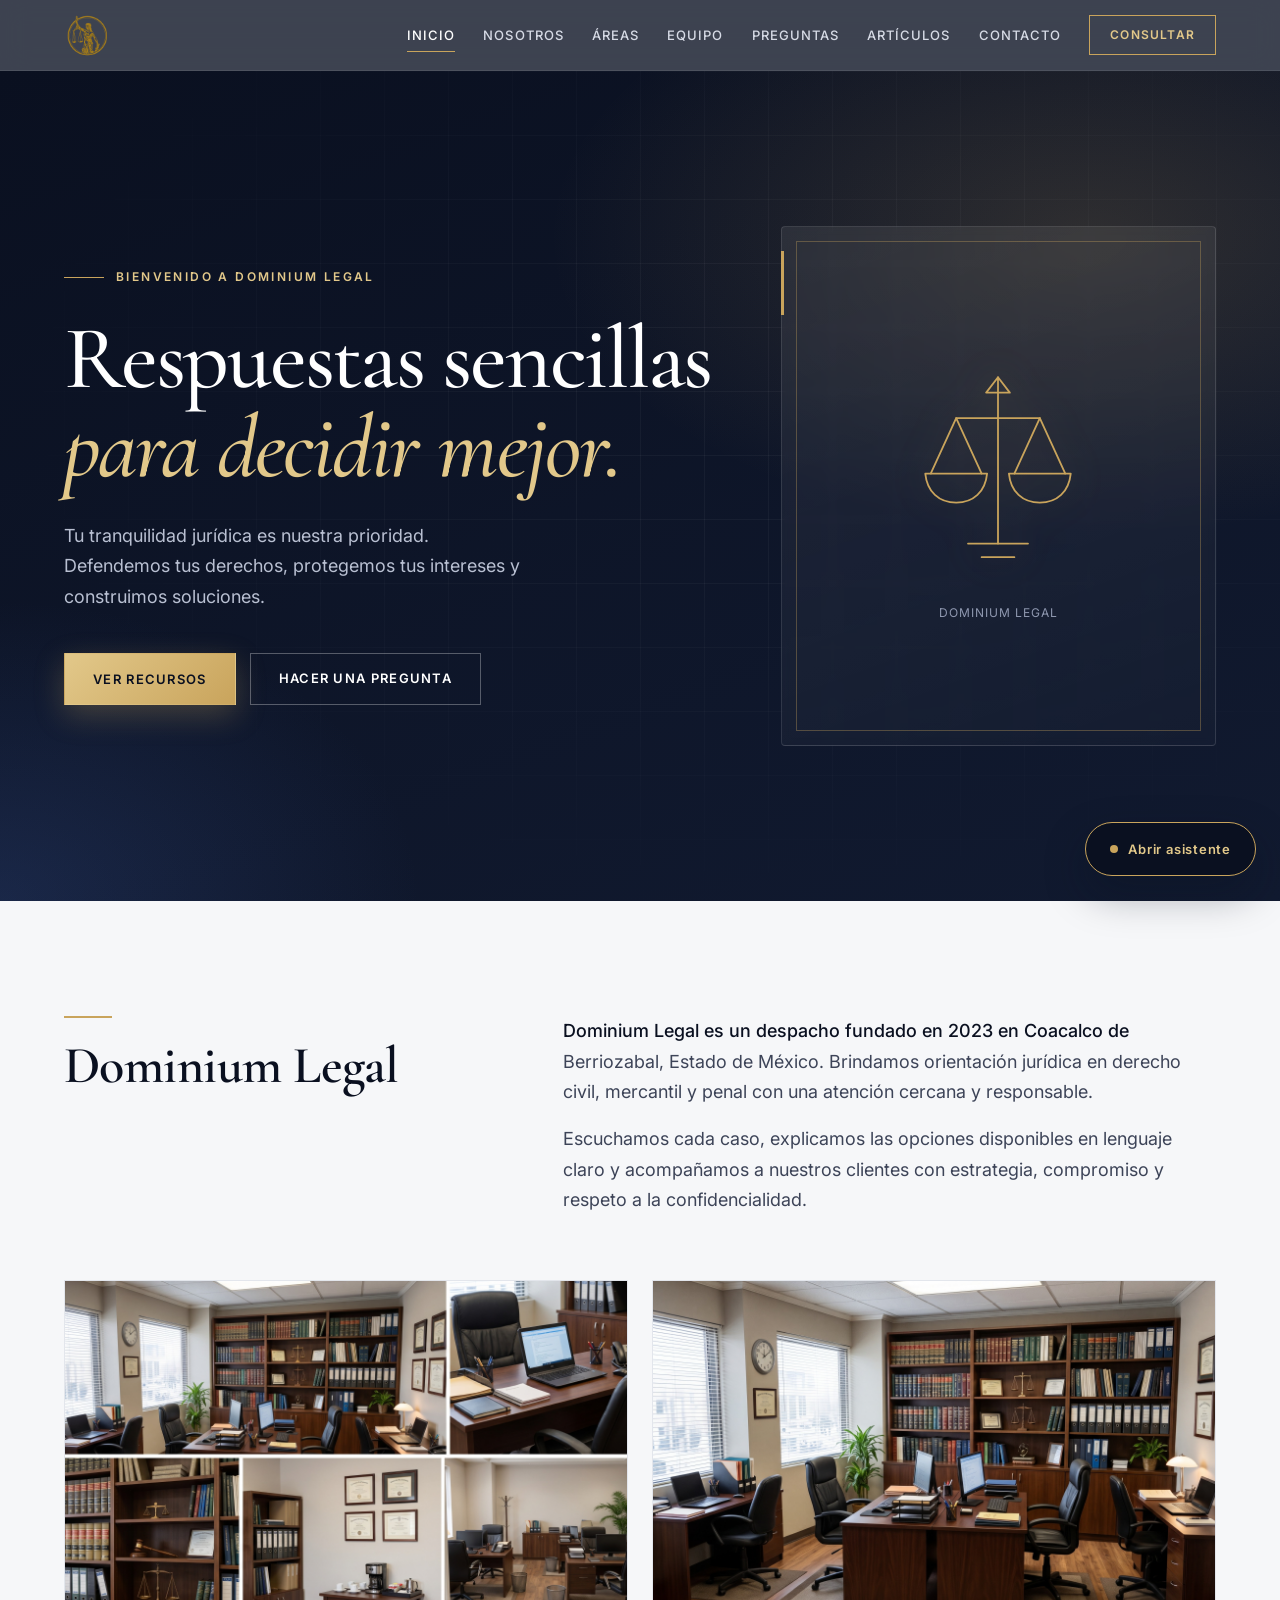
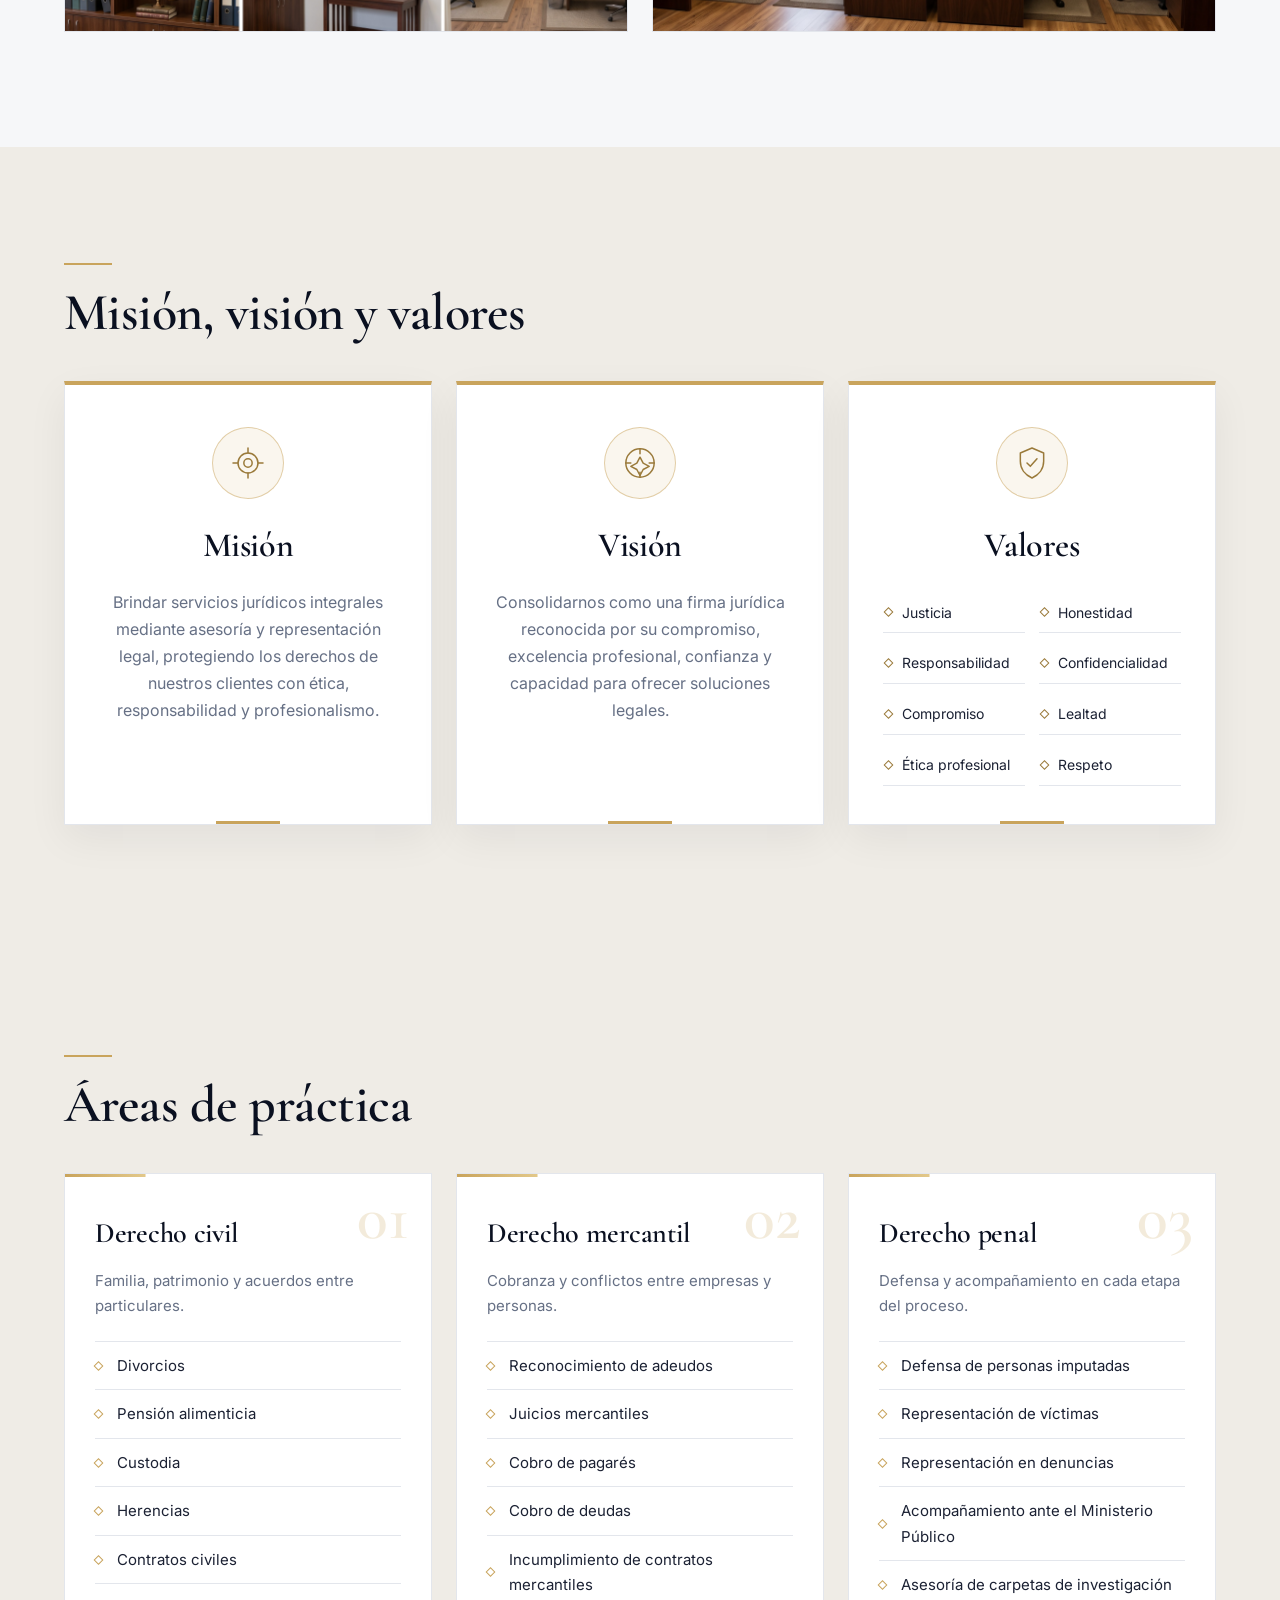
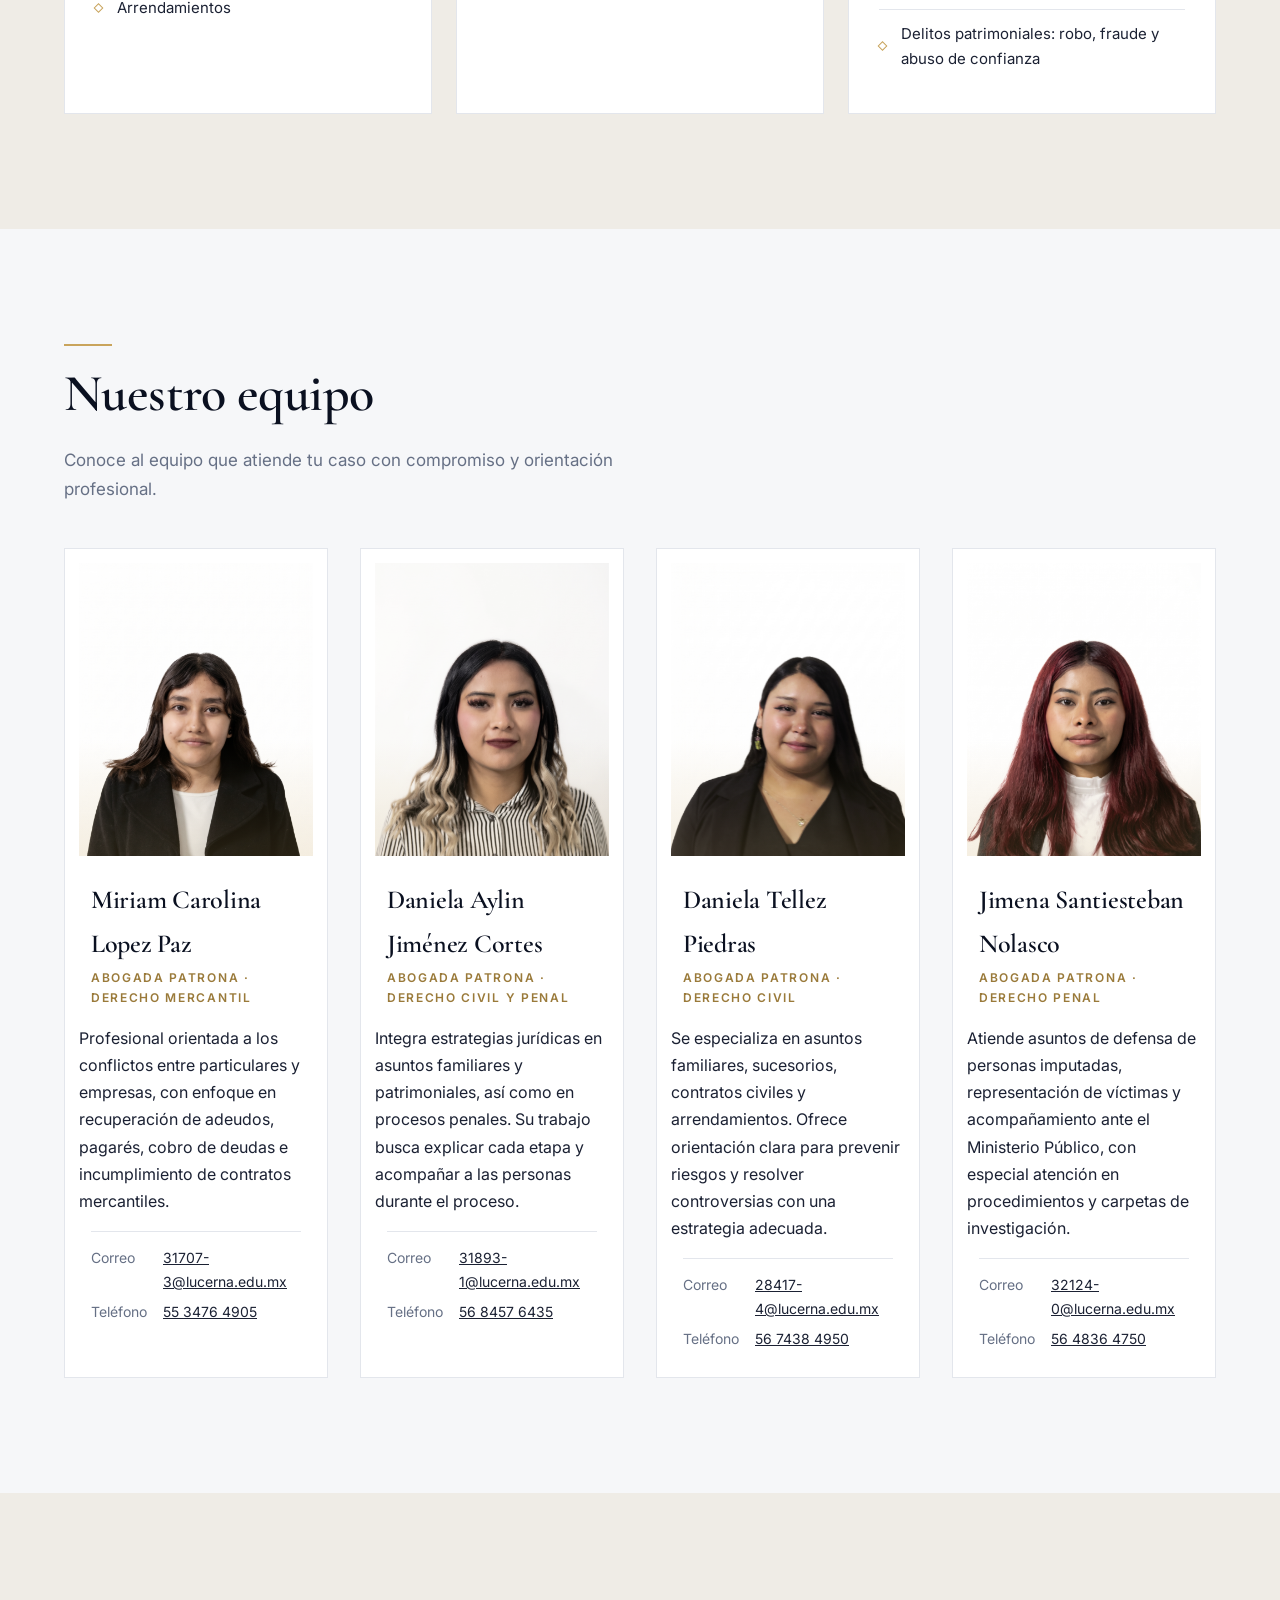
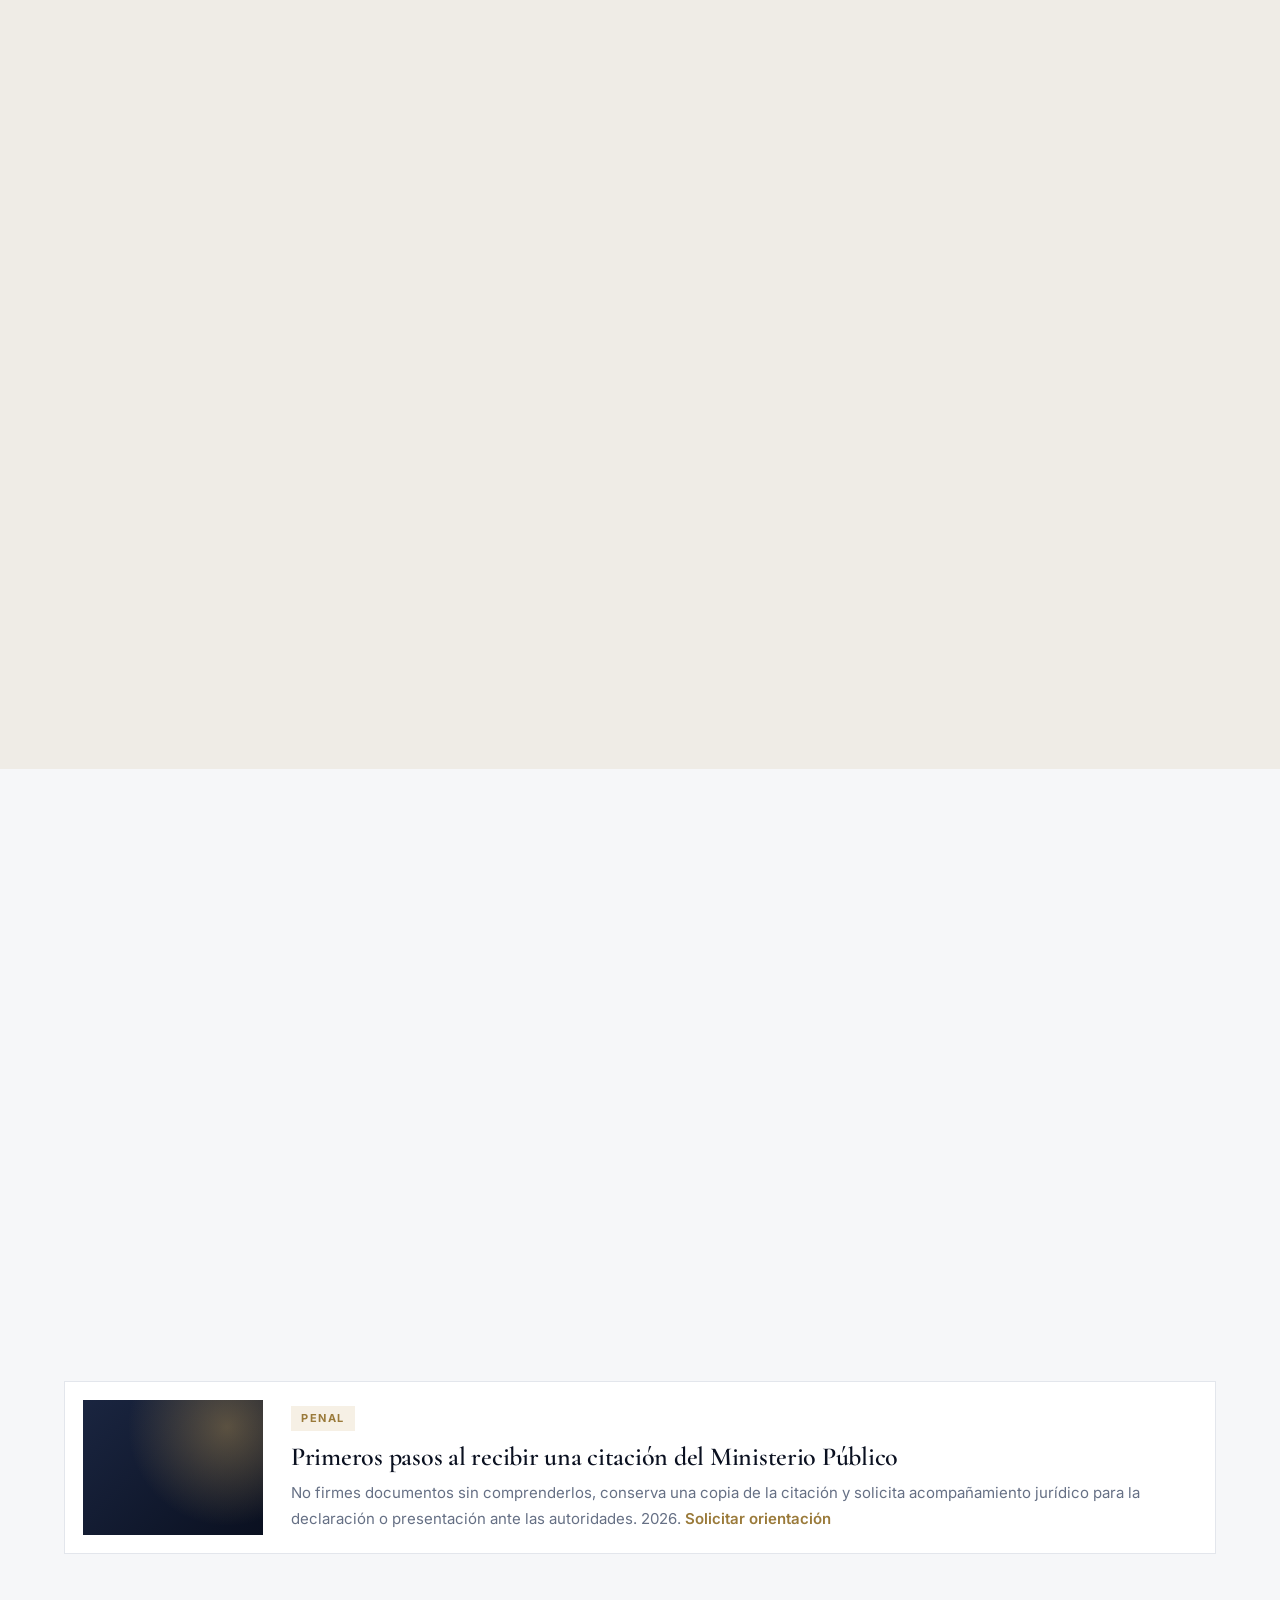
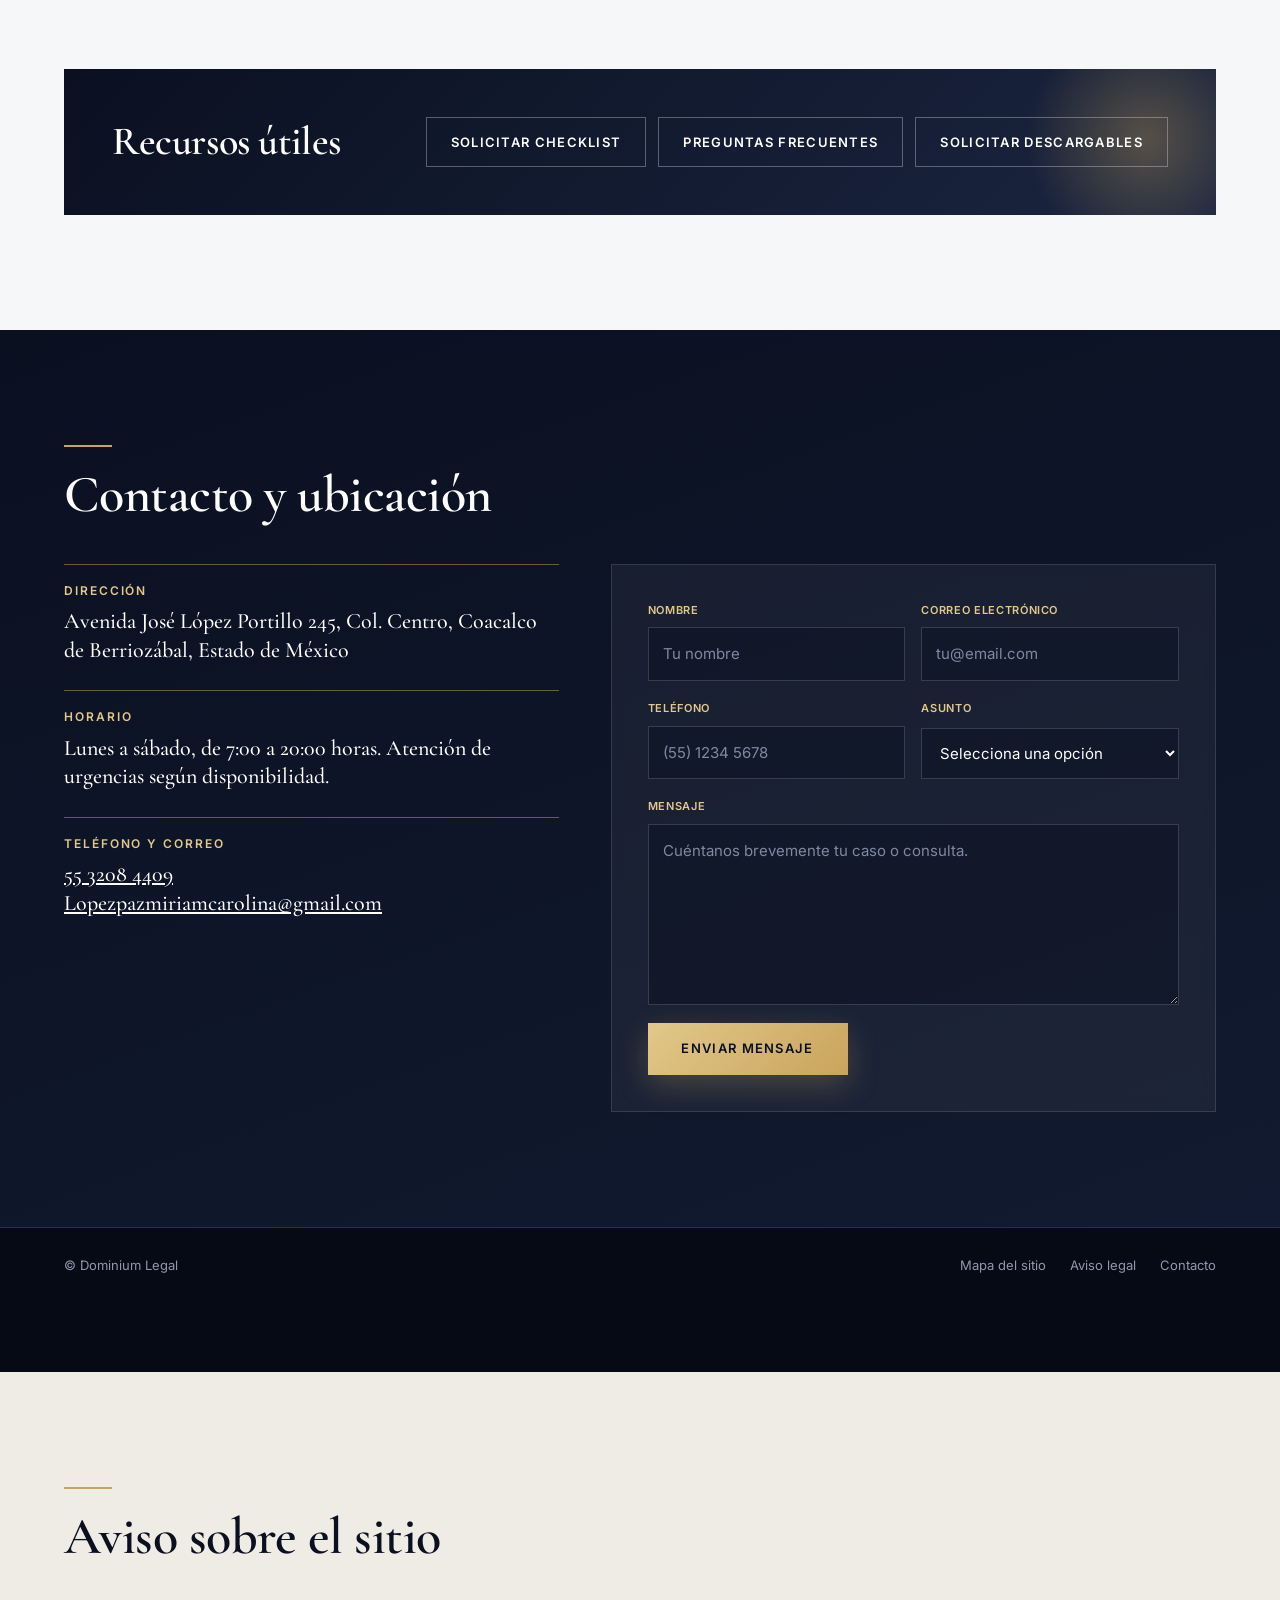
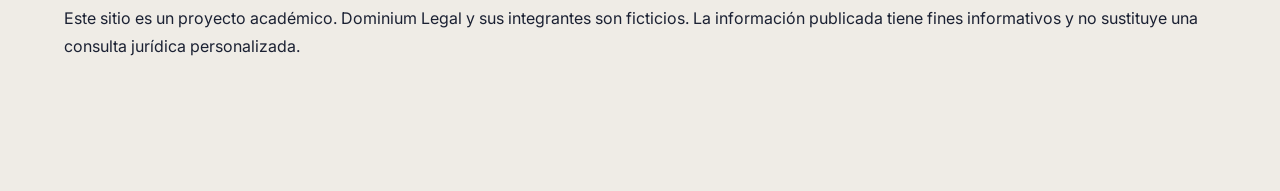
==== commit 0e19b7d8: "Descripción de los cambios" ====
--- a/index.html
+++ b/index.html
@@ -9,7 +9,7 @@
 <link rel="preconnect" href="https://fonts.googleapis.com">
 <link rel="preconnect" href="https://fonts.gstatic.com" crossorigin>
 <link href="https://fonts.googleapis.com/css2?family=Cormorant+Garamond:ital,wght@0,500;0,600;1,500&family=Inter:wght@400;500;600;700&display=swap" rel="stylesheet">
-<link rel="stylesheet" href="site.css">
+<link rel="stylesheet" href="site.css?v=20261118">
 </head>
 <body>
 <header class="top">
@@ -145,7 +145,7 @@
         <p>Se especializa en asuntos familiares, sucesorios, contratos civiles y arrendamientos. Ofrece orientación clara para prevenir riesgos y resolver controversias con una estrategia adecuada.</p>
         <dl>
           <dt>Correo</dt><dd><a href="mailto:28417-4@lucerna.edu.mx">28417-4@lucerna.edu.mx</a></dd>
-          <dt>Teléfono</dt><dd><a href="tel:+52567438495068">56 7438 49506</a></dd>
+          <dt>Teléfono</dt><dd><a href="tel:+52567438495068">56 7438 4950</a></dd>
         </dl>
       </article>
       <article class="persona reveal">
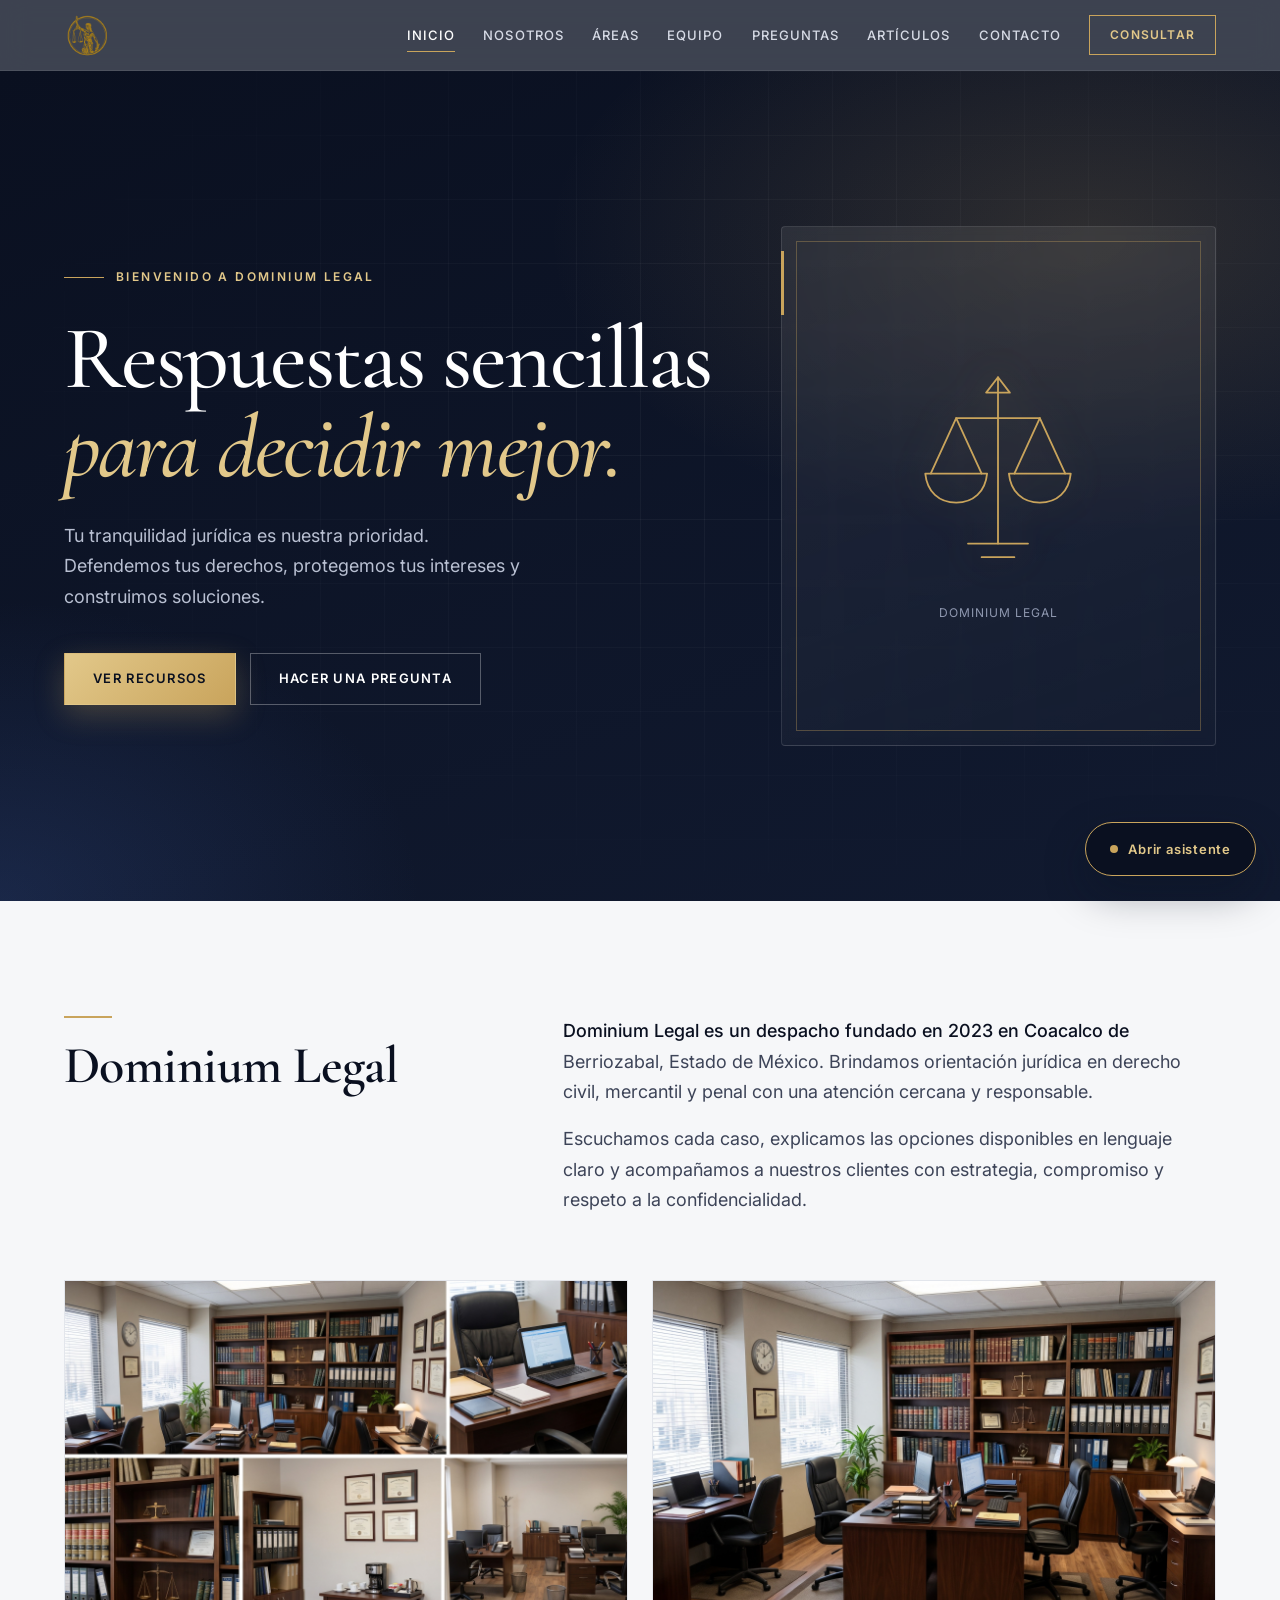
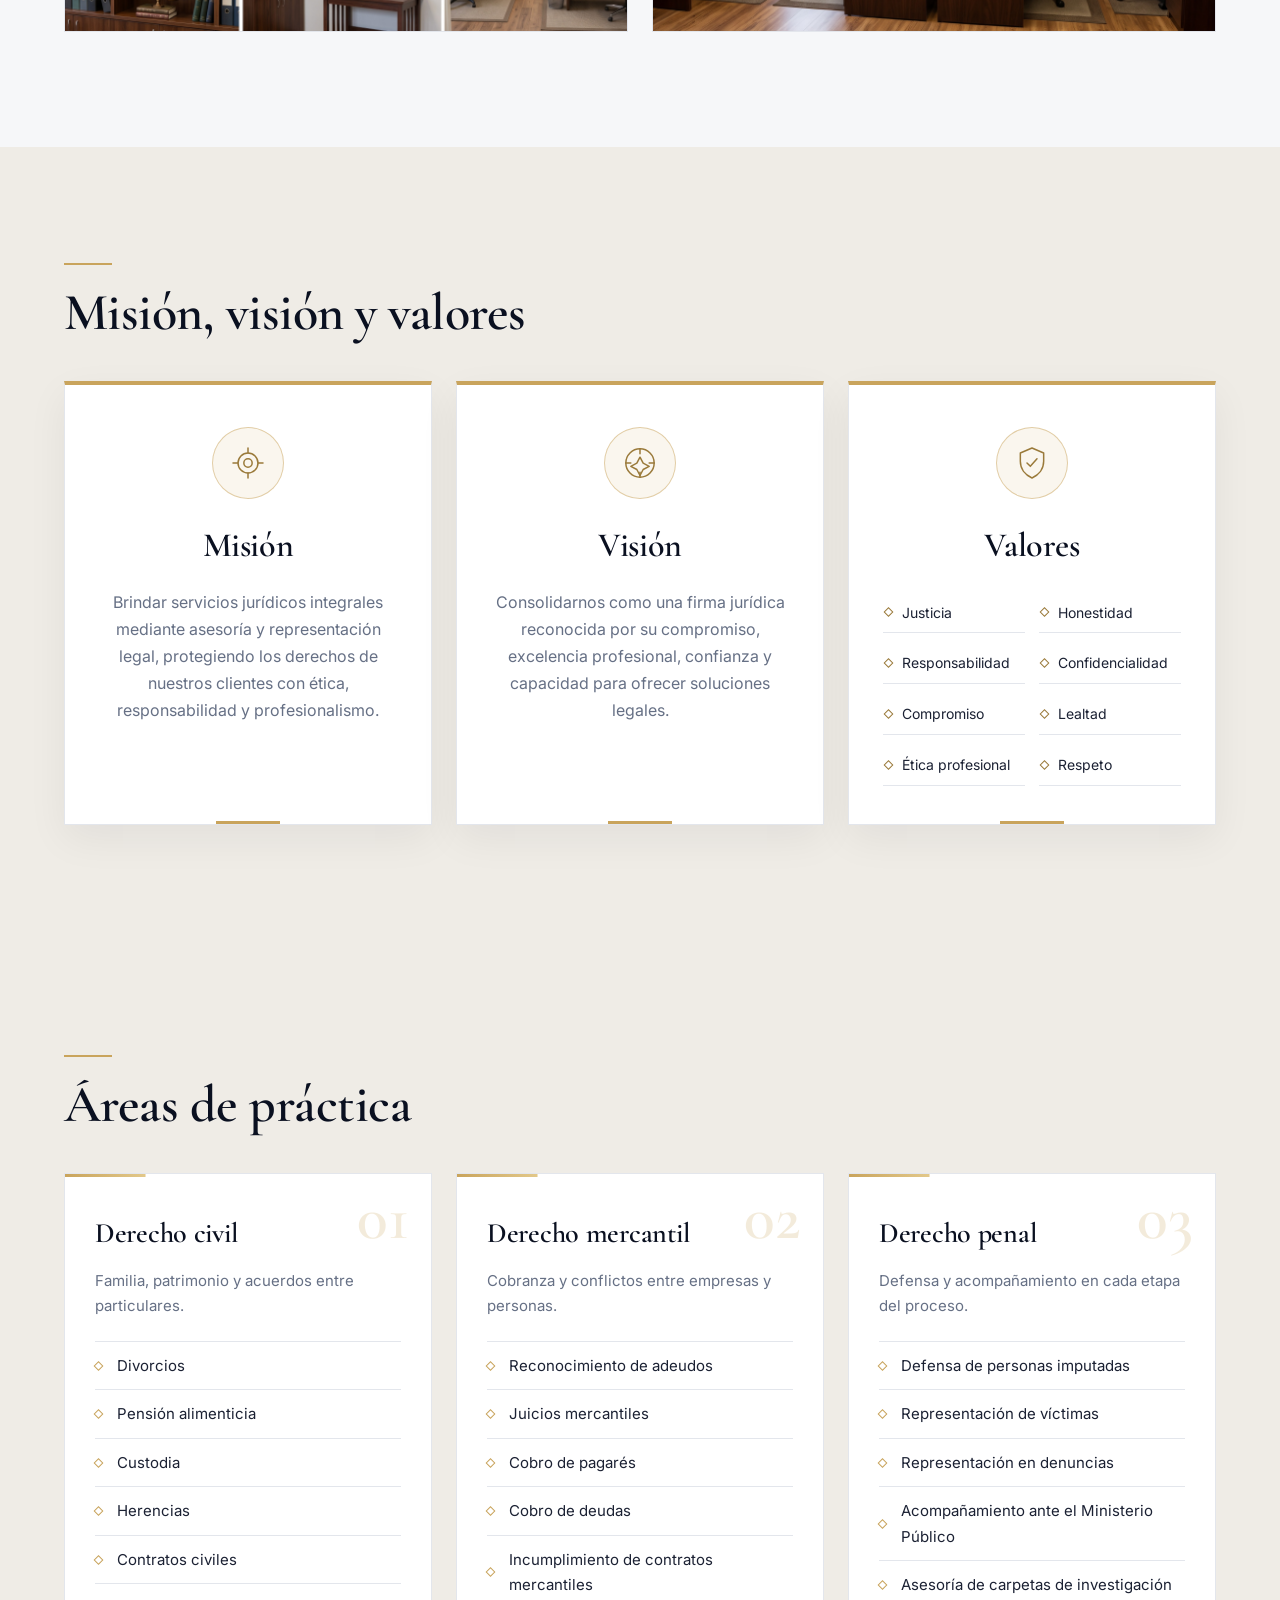
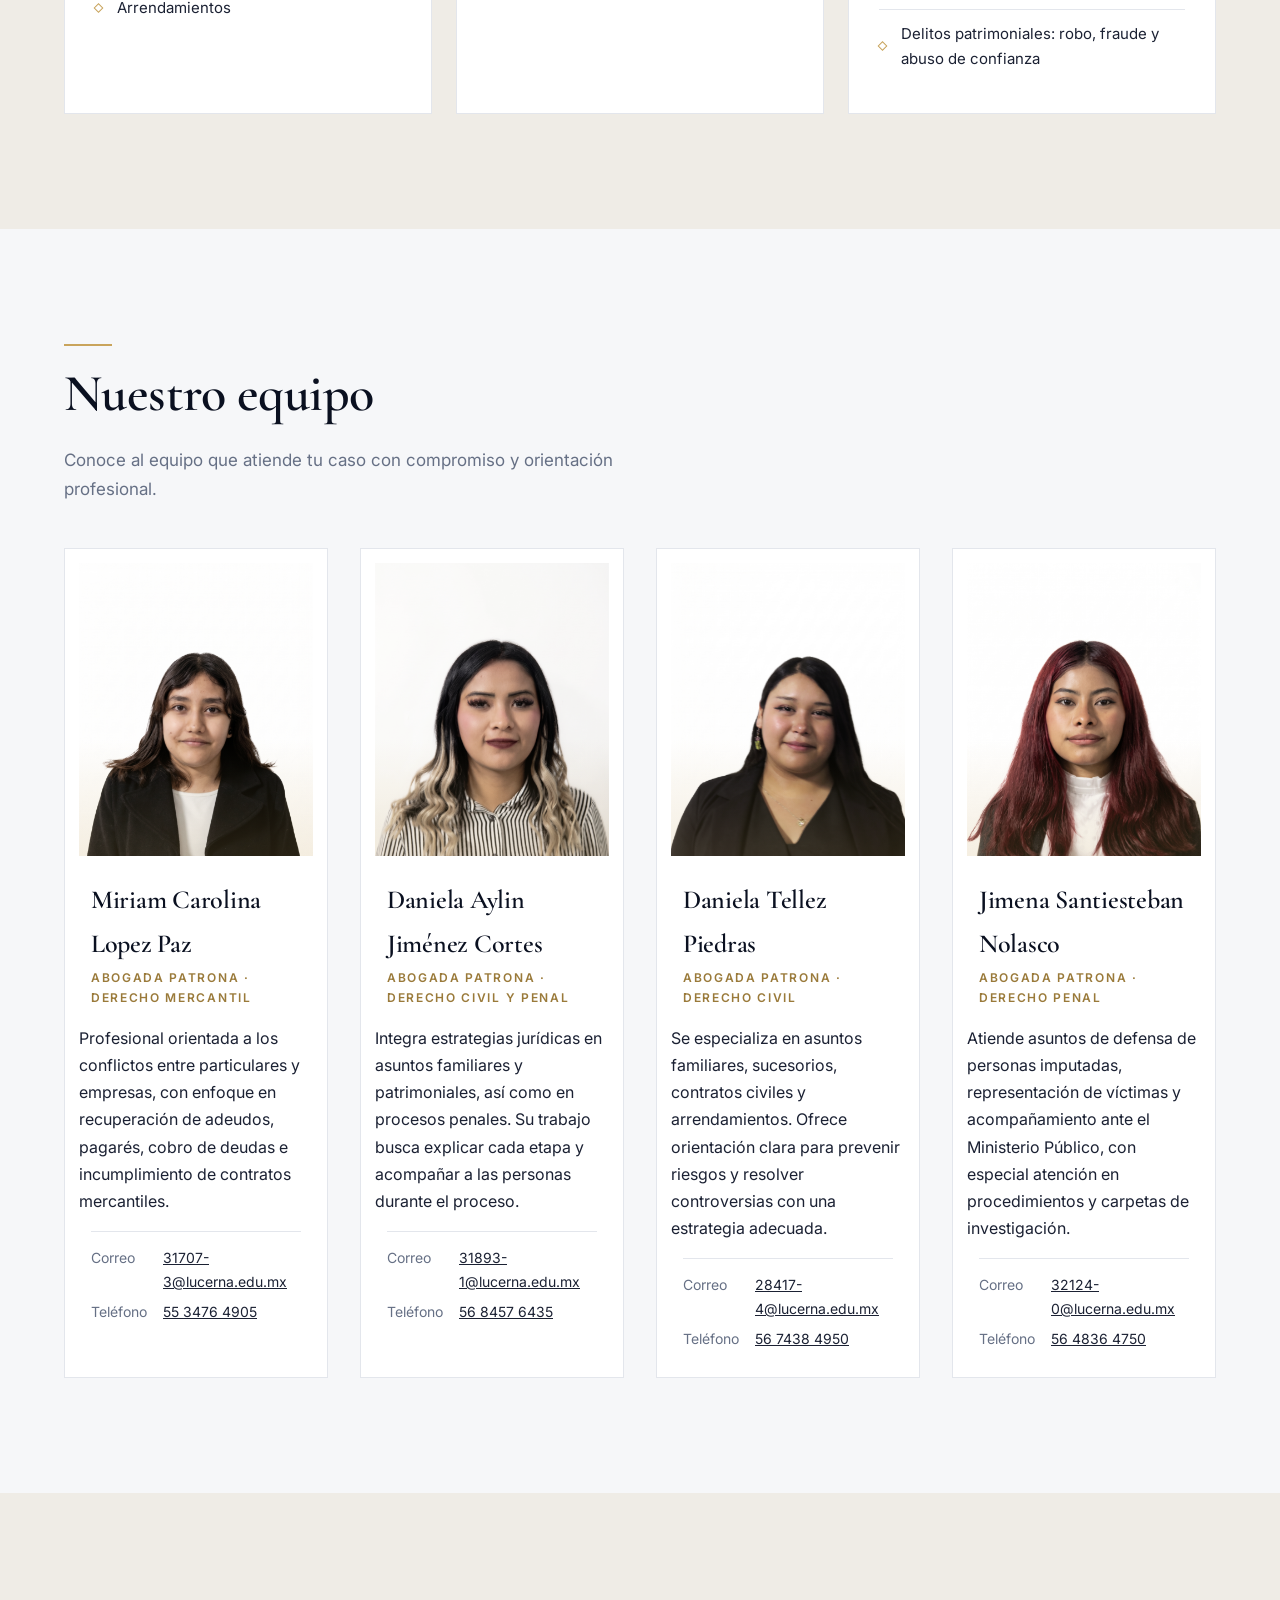
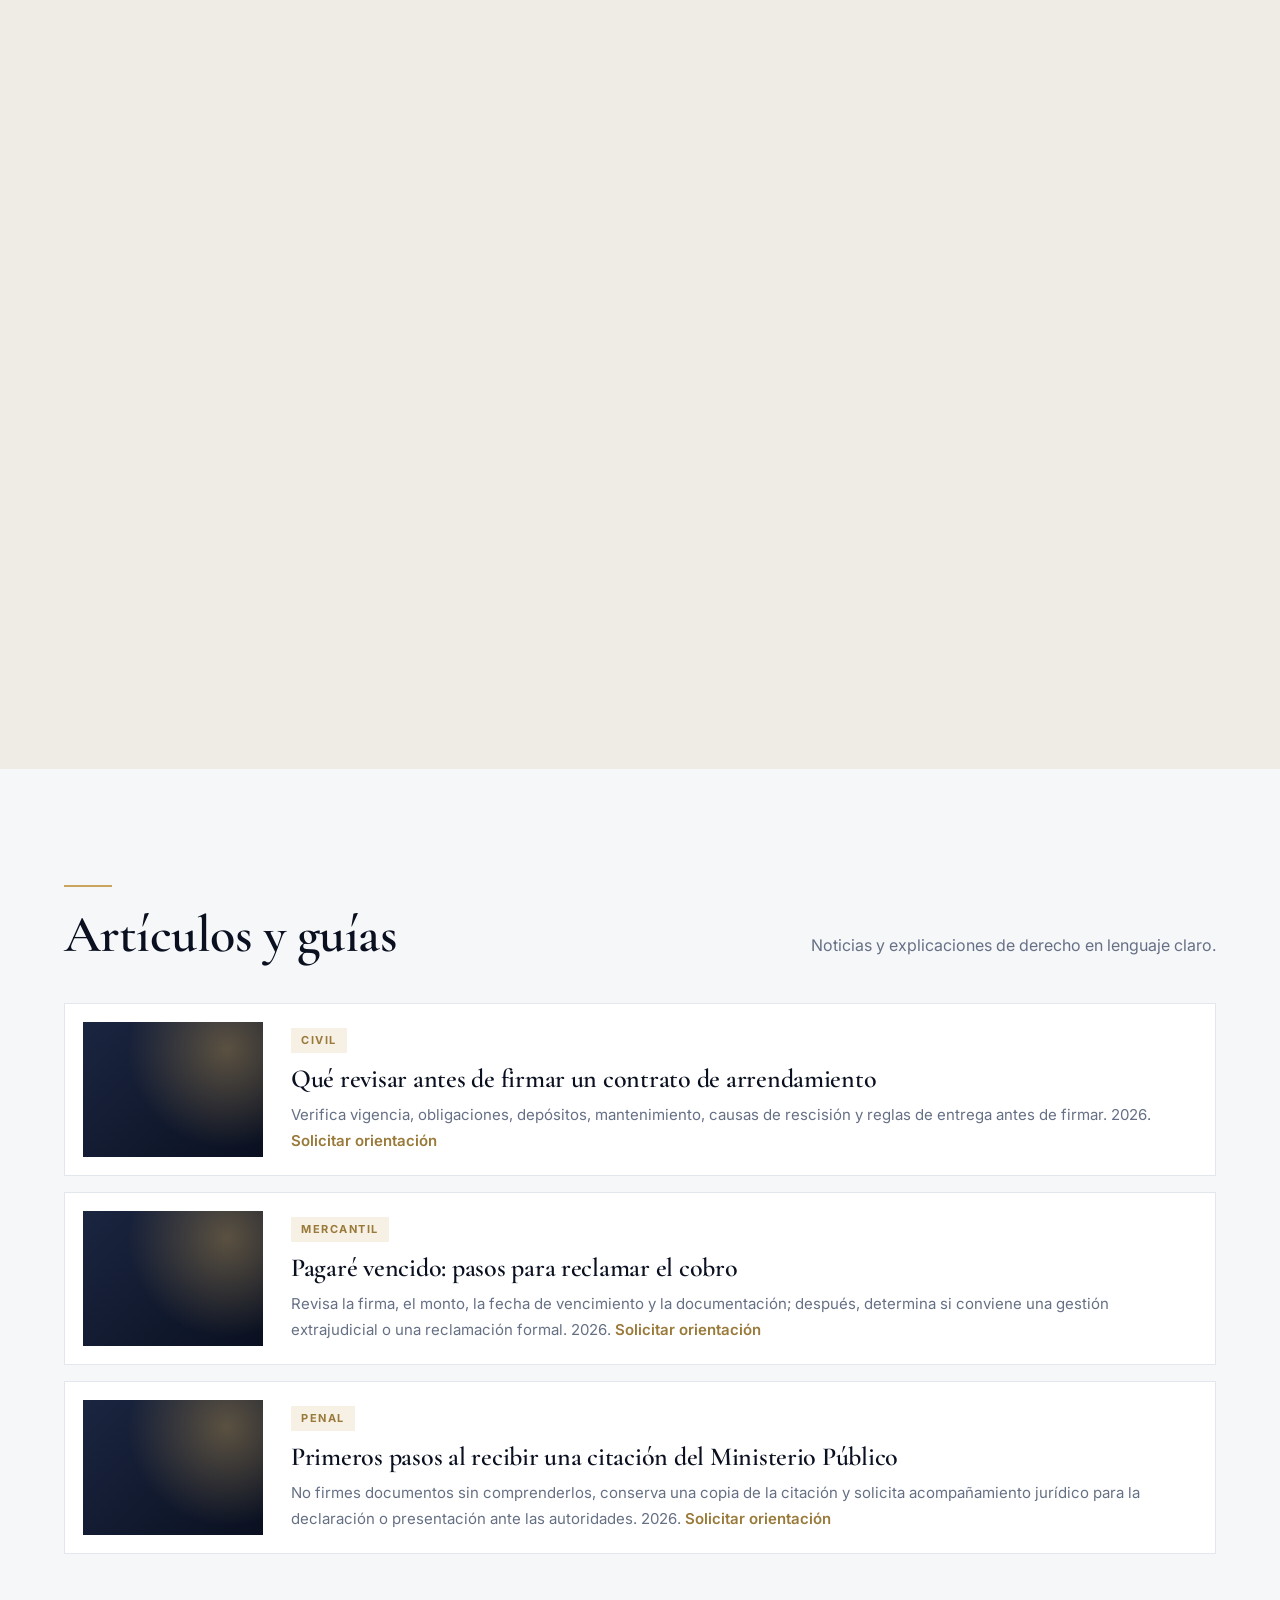
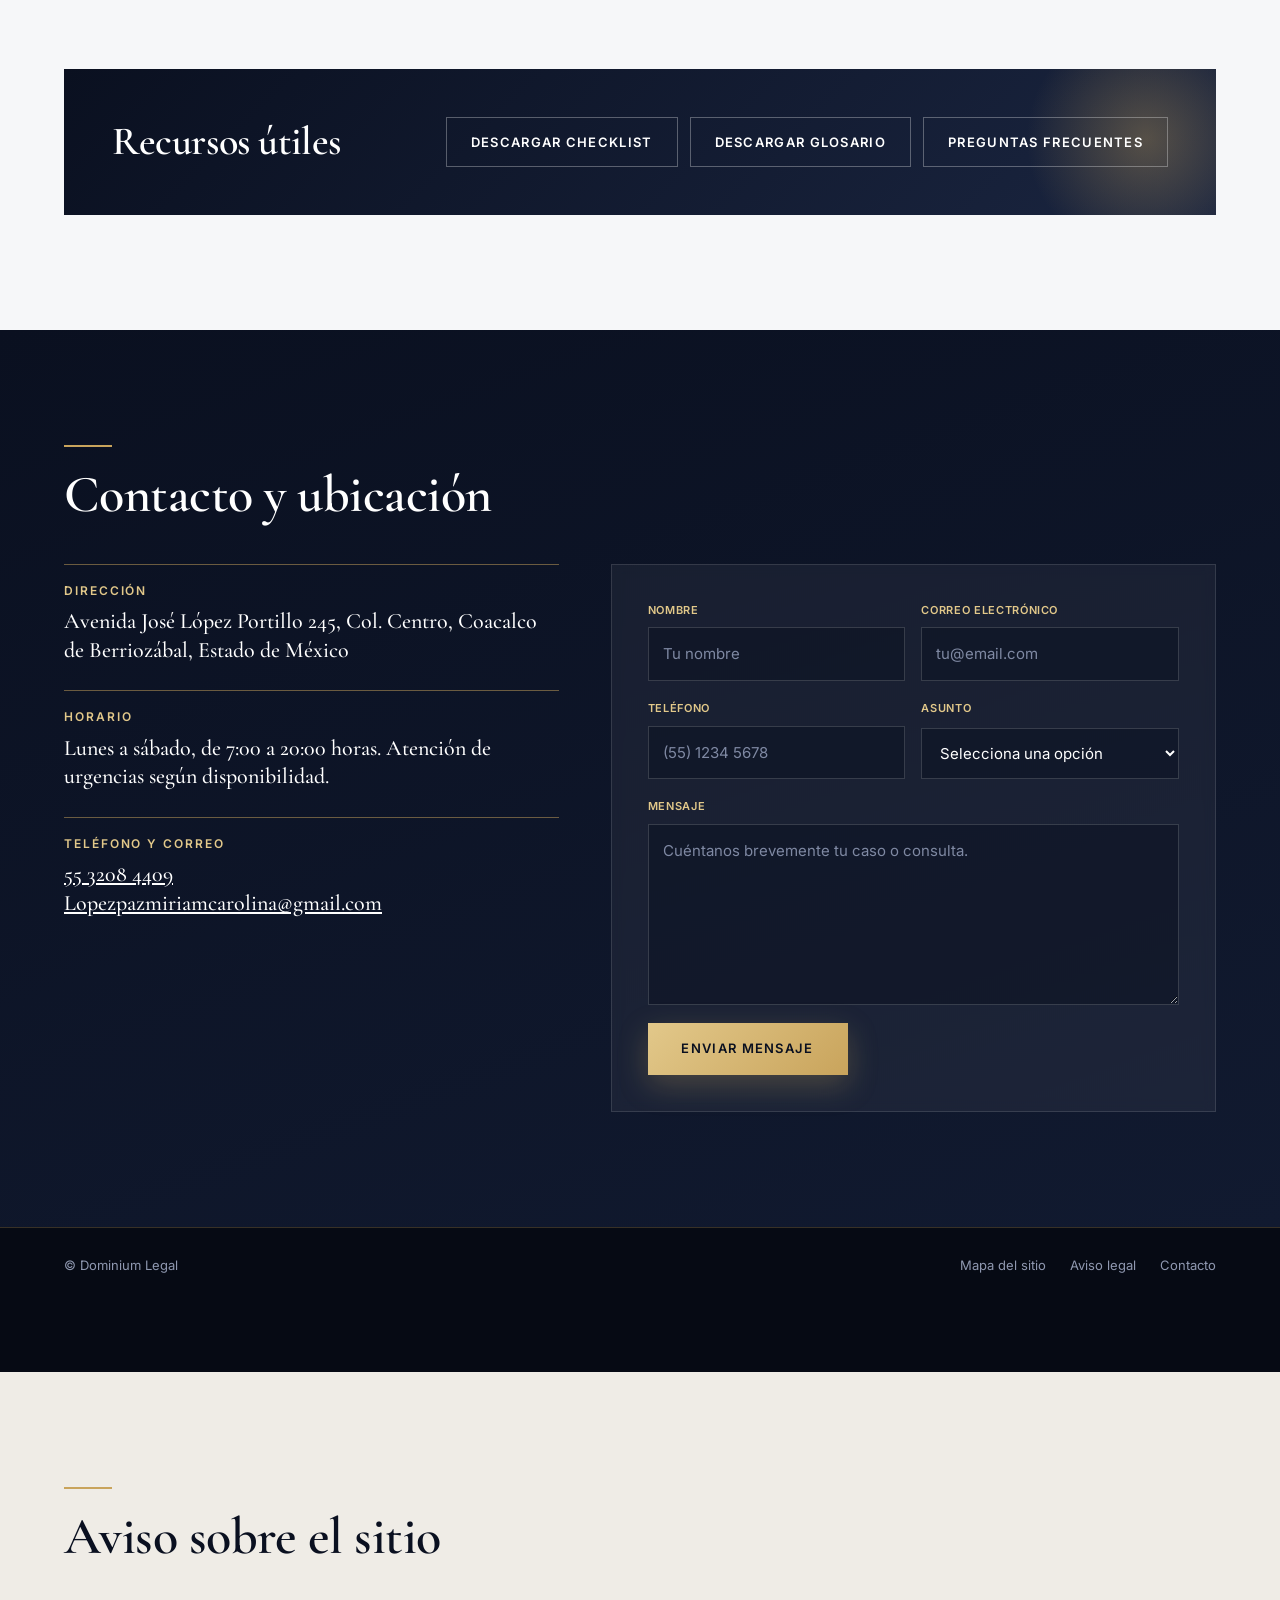
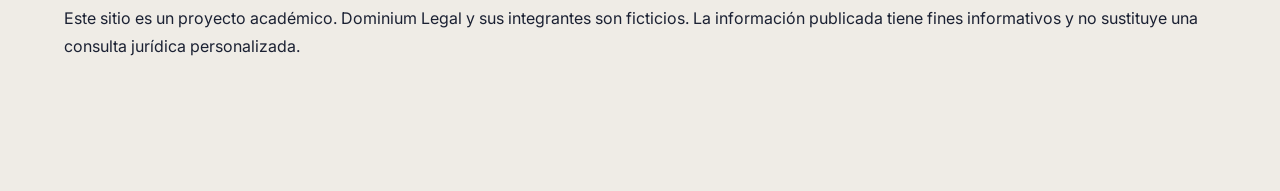
==== commit cc1a1f66: "Agregar descargas de checklist y glosario Co-authored-by: Copilot <223556219+Copilot@users.noreply.g" ====
--- a/index.html
+++ b/index.html
@@ -191,7 +191,9 @@
   <section class="bloque" id="recursos">
     <div class="recursos reveal">
       <h2>Recursos útiles</h2>
-      <a href="#contacto">Solicitar checklist</a><a href="#preguntas">Preguntas frecuentes</a><a href="#contacto">Solicitar descargables</a>
+      <a href="recursos/Checklist-Primera-Cita-Dominium-Legal.pdf" download>Descargar checklist</a>
+      <a href="recursos/Glosario-Juridico-Dominium-Legal.pdf" download>Descargar glosario</a>
+      <a href="#preguntas">Preguntas frecuentes</a>
     </div>
   </section>
 
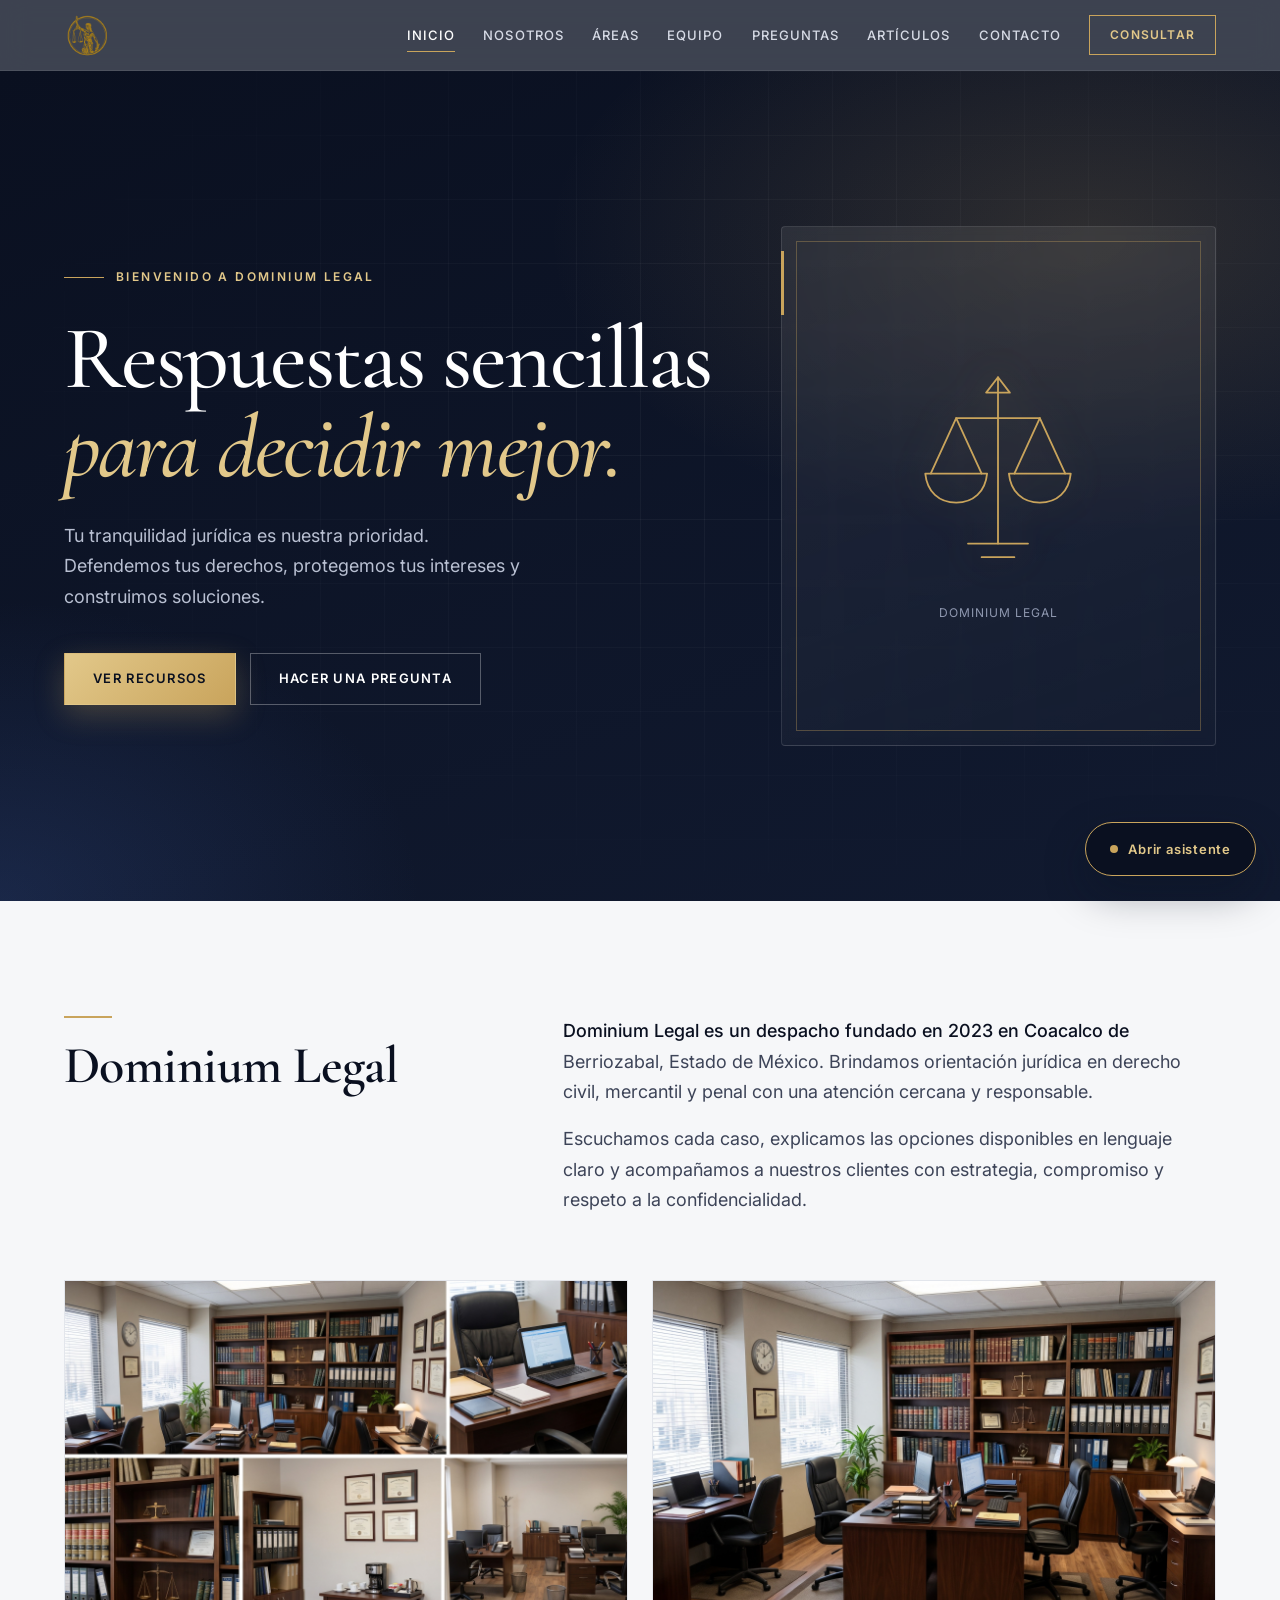
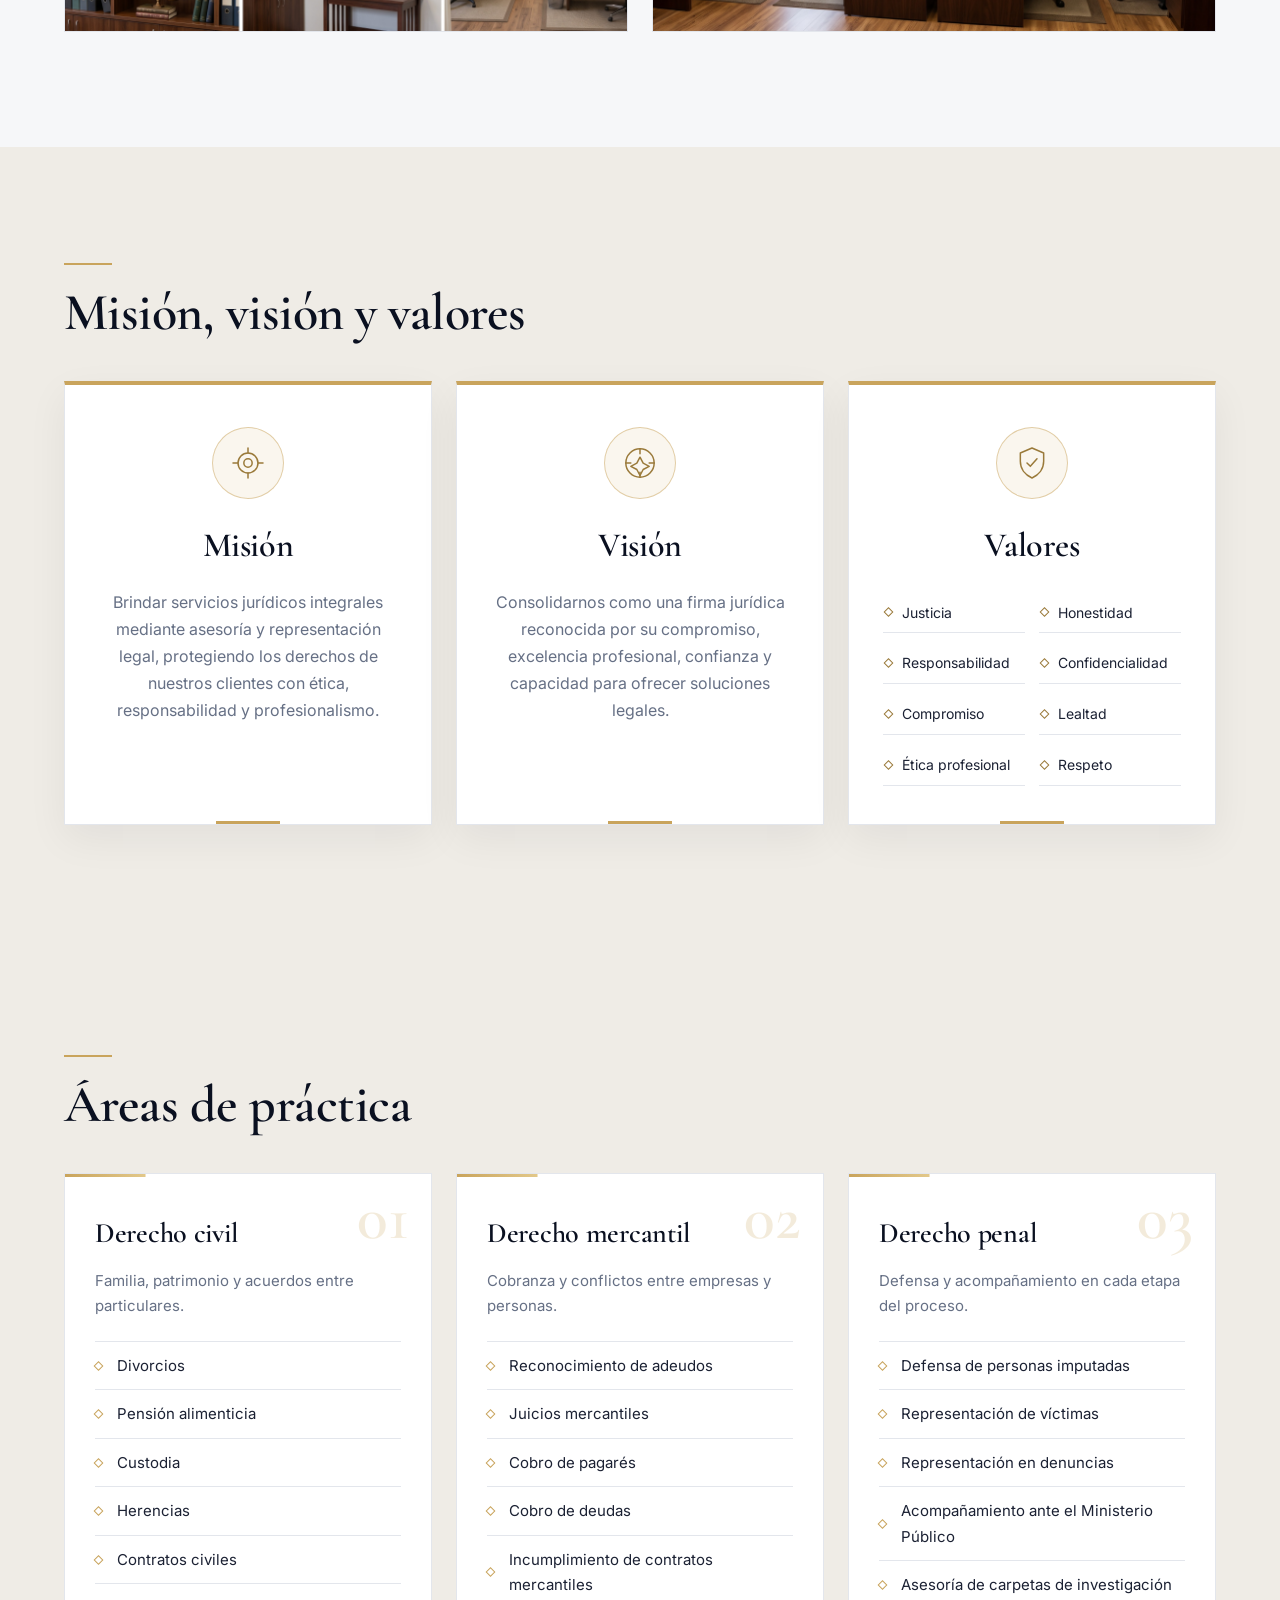
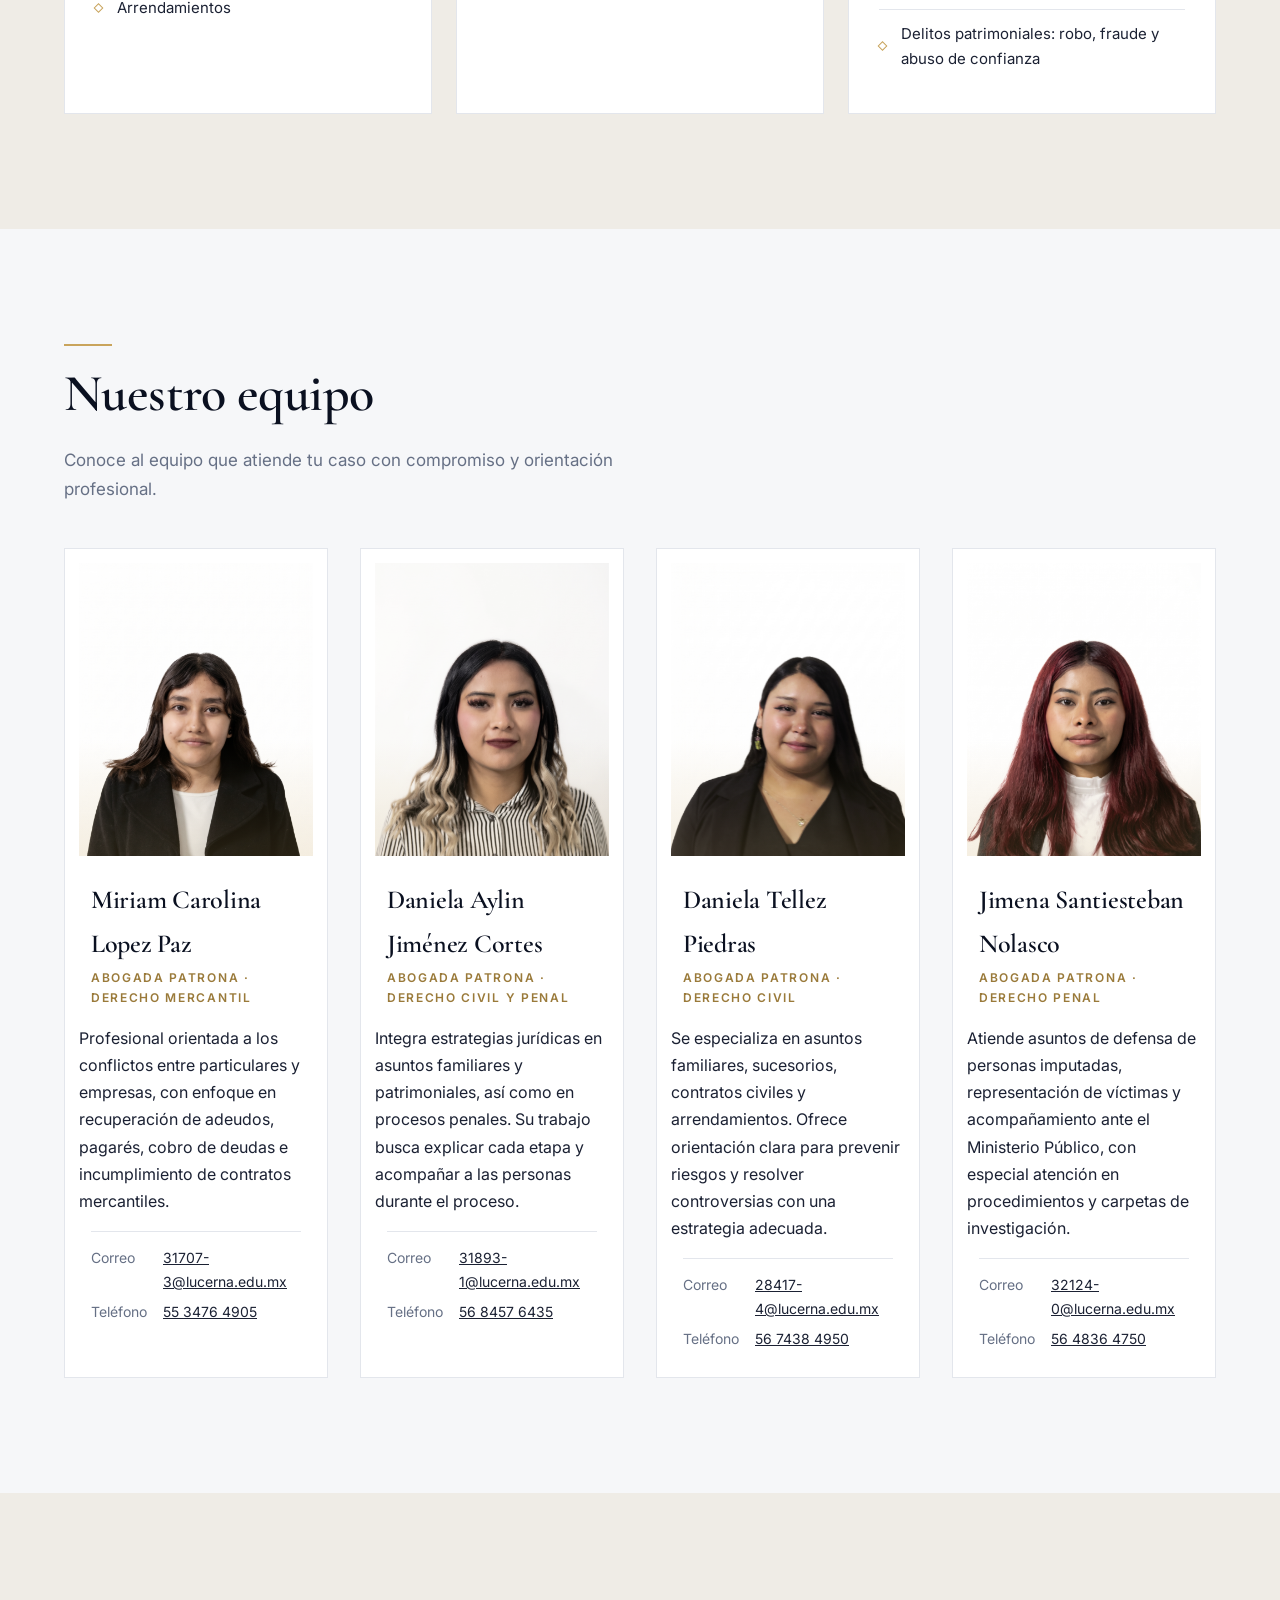
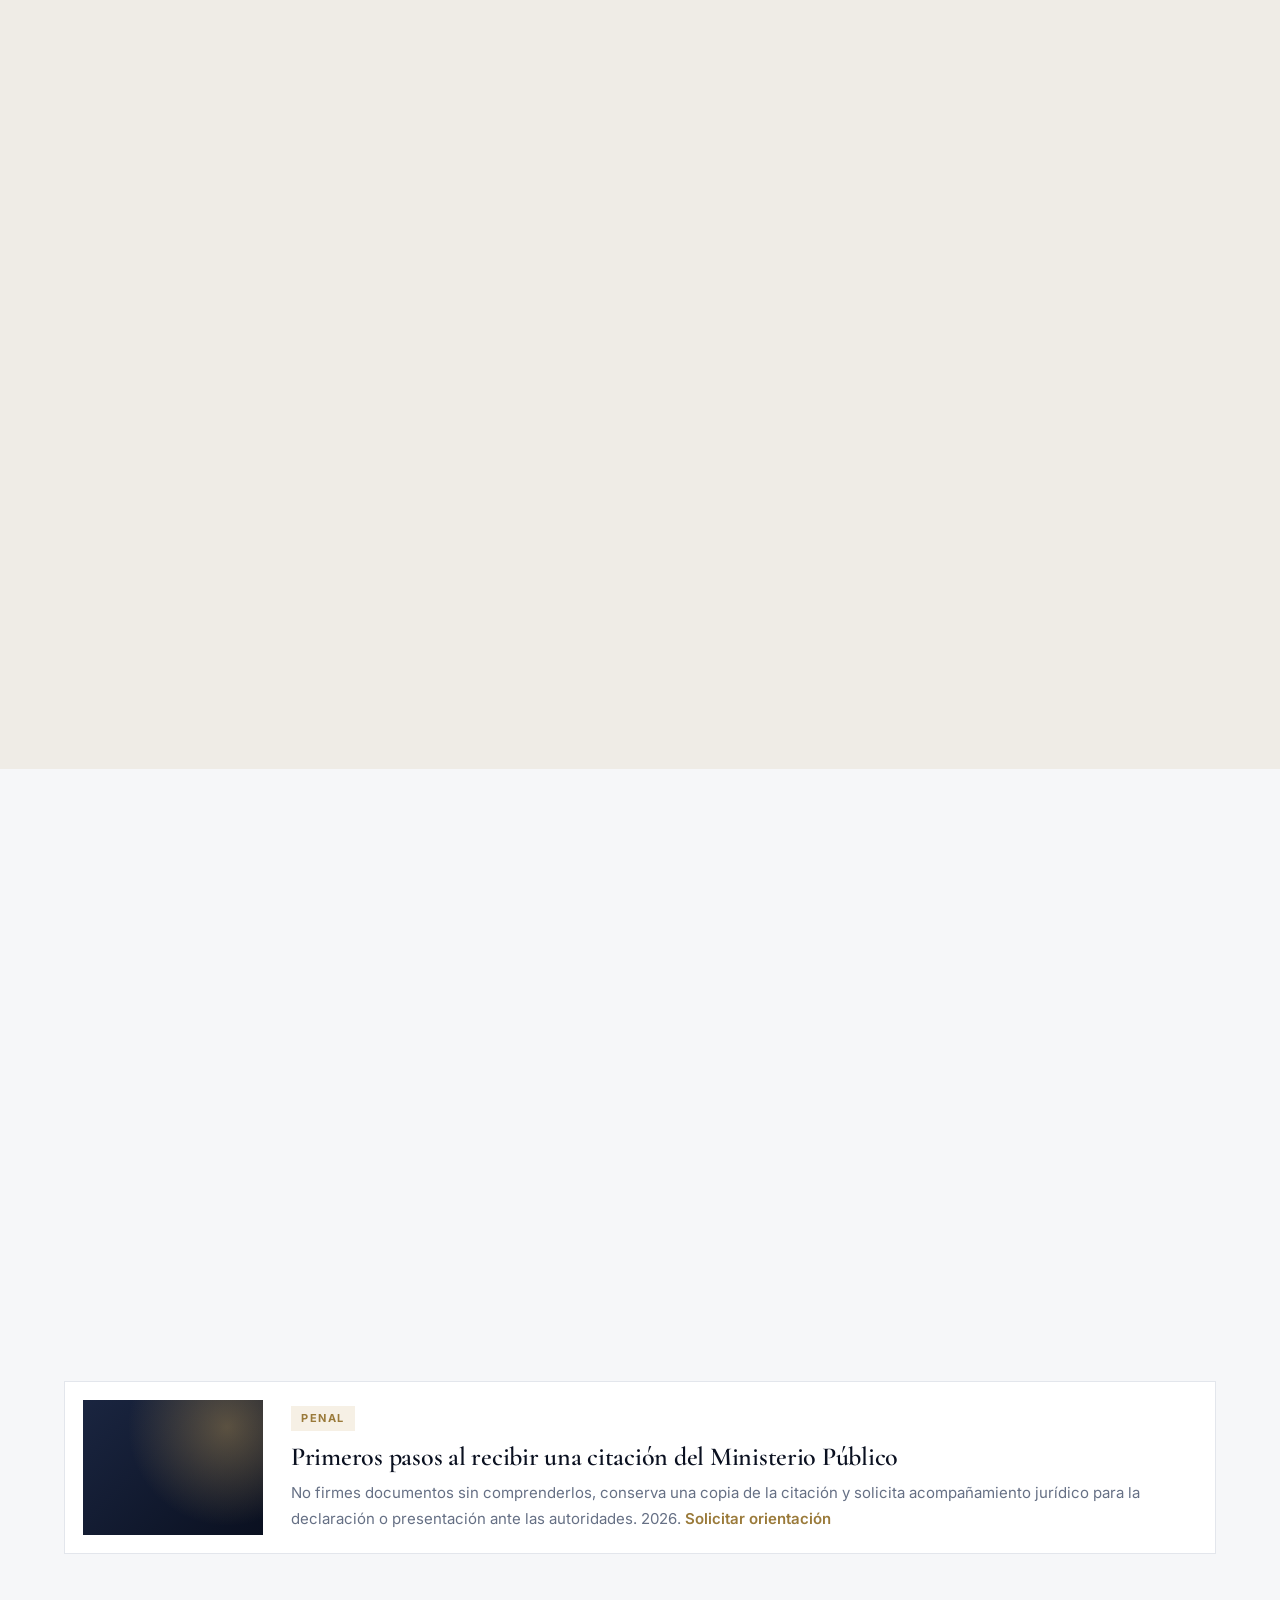
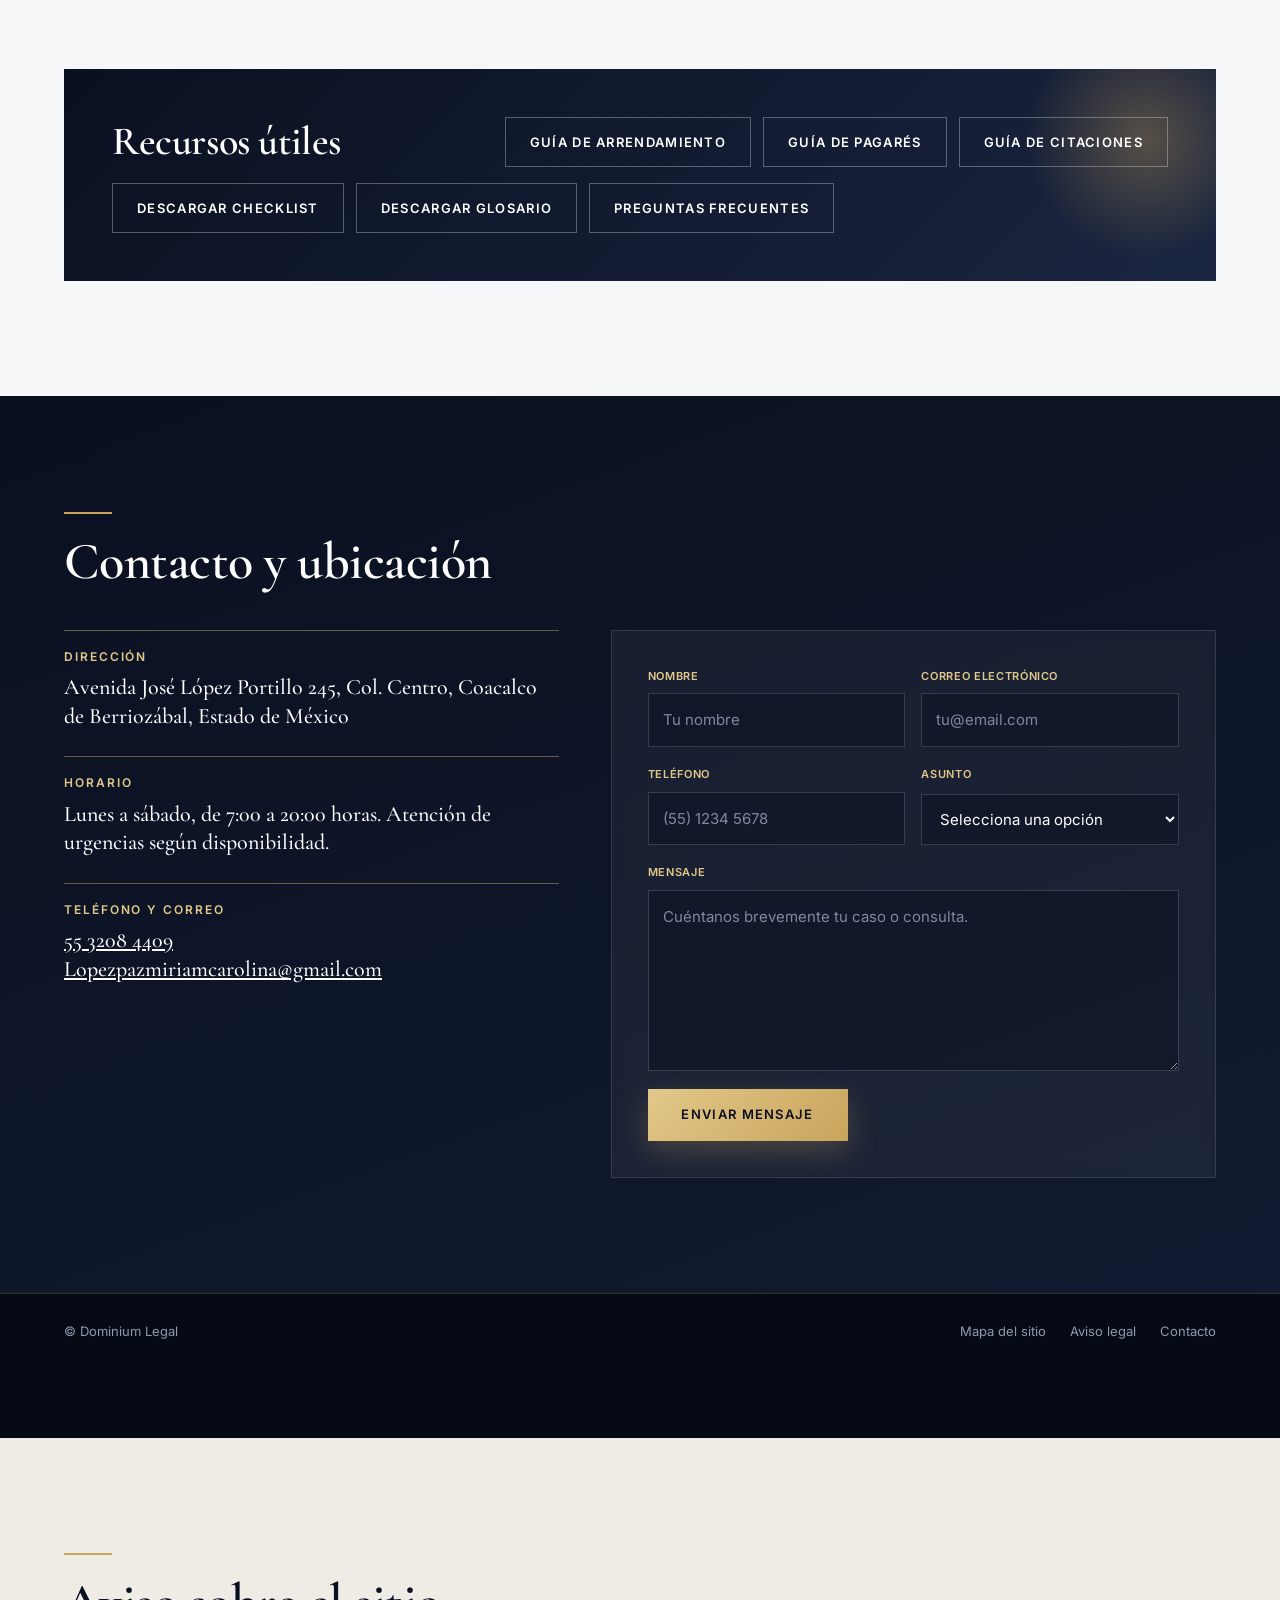
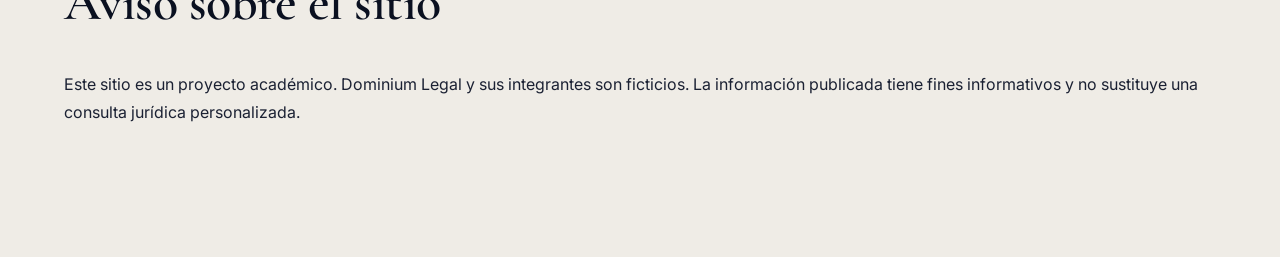
==== commit e3280d7f: "Agregar páginas de artículos y guías Co-authored-by: Copilot <223556219+Copilot@users.noreply.github" ====
--- a/index.html
+++ b/index.html
@@ -177,13 +177,13 @@
     <div class="cabecera reveal"><h2>Artículos y guías</h2><p>Noticias y explicaciones de derecho en lenguaje claro.</p></div>
     <div class="posts">
         <article class="post reveal"><div class="mini" aria-hidden="true"></div>
-          <div><span class="tag">Civil</span><h3><a href="#">Qué revisar antes de firmar un contrato de arrendamiento</a></h3>
+          <div><span class="tag">Civil</span><h3><a href="recursos/articulo-arrendamiento.html">Qué revisar antes de firmar un contrato de arrendamiento</a></h3>
           <p>Verifica vigencia, obligaciones, depósitos, mantenimiento, causas de rescisión y reglas de entrega antes de firmar. 2026. <a href="#contacto">Solicitar orientación</a></p></div></article>
         <article class="post reveal"><div class="mini" aria-hidden="true"></div>
-          <div><span class="tag">Mercantil</span><h3><a href="#">Pagaré vencido: pasos para reclamar el cobro</a></h3>
+          <div><span class="tag">Mercantil</span><h3><a href="recursos/articulo-pagare.html">Pagaré vencido: pasos para reclamar el cobro</a></h3>
           <p>Revisa la firma, el monto, la fecha de vencimiento y la documentación; después, determina si conviene una gestión extrajudicial o una reclamación formal. 2026. <a href="#contacto">Solicitar orientación</a></p></div></article>
         <article class="post reveal"><div class="mini" aria-hidden="true"></div>
-          <div><span class="tag">Penal</span><h3><a href="#">Primeros pasos al recibir una citación del Ministerio Público</a></h3>
+          <div><span class="tag">Penal</span><h3><a href="recursos/articulo-citacion.html">Primeros pasos al recibir una citación del Ministerio Público</a></h3>
           <p>No firmes documentos sin comprenderlos, conserva una copia de la citación y solicita acompañamiento jurídico para la declaración o presentación ante las autoridades. 2026. <a href="#contacto">Solicitar orientación</a></p></div></article>
     </div>
   </section>
@@ -191,6 +191,9 @@
   <section class="bloque" id="recursos">
     <div class="recursos reveal">
       <h2>Recursos útiles</h2>
+      <a href="recursos/articulo-arrendamiento.html">Guía de arrendamiento</a>
+      <a href="recursos/articulo-pagare.html">Guía de pagarés</a>
+      <a href="recursos/articulo-citacion.html">Guía de citaciones</a>
       <a href="recursos/Checklist-Primera-Cita-Dominium-Legal.pdf" download>Descargar checklist</a>
       <a href="recursos/Glosario-Juridico-Dominium-Legal.pdf" download>Descargar glosario</a>
       <a href="#preguntas">Preguntas frecuentes</a>
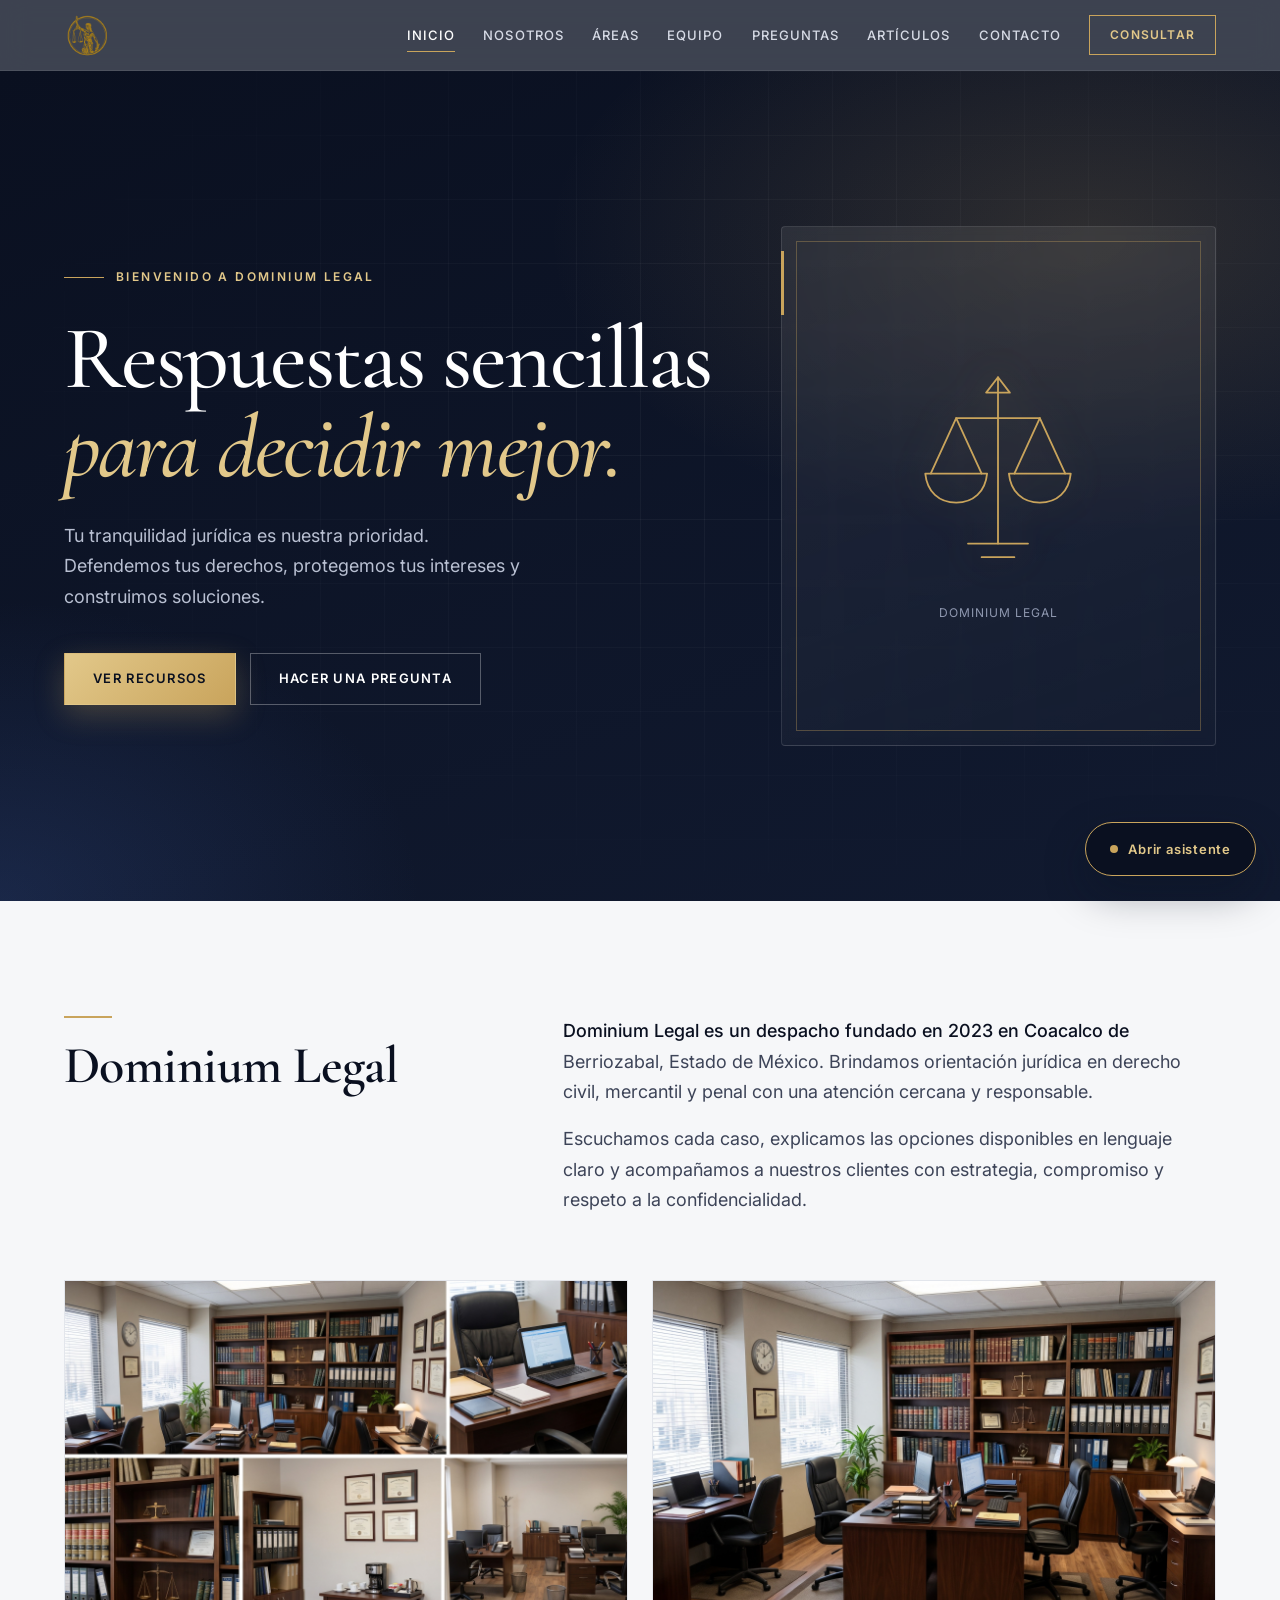
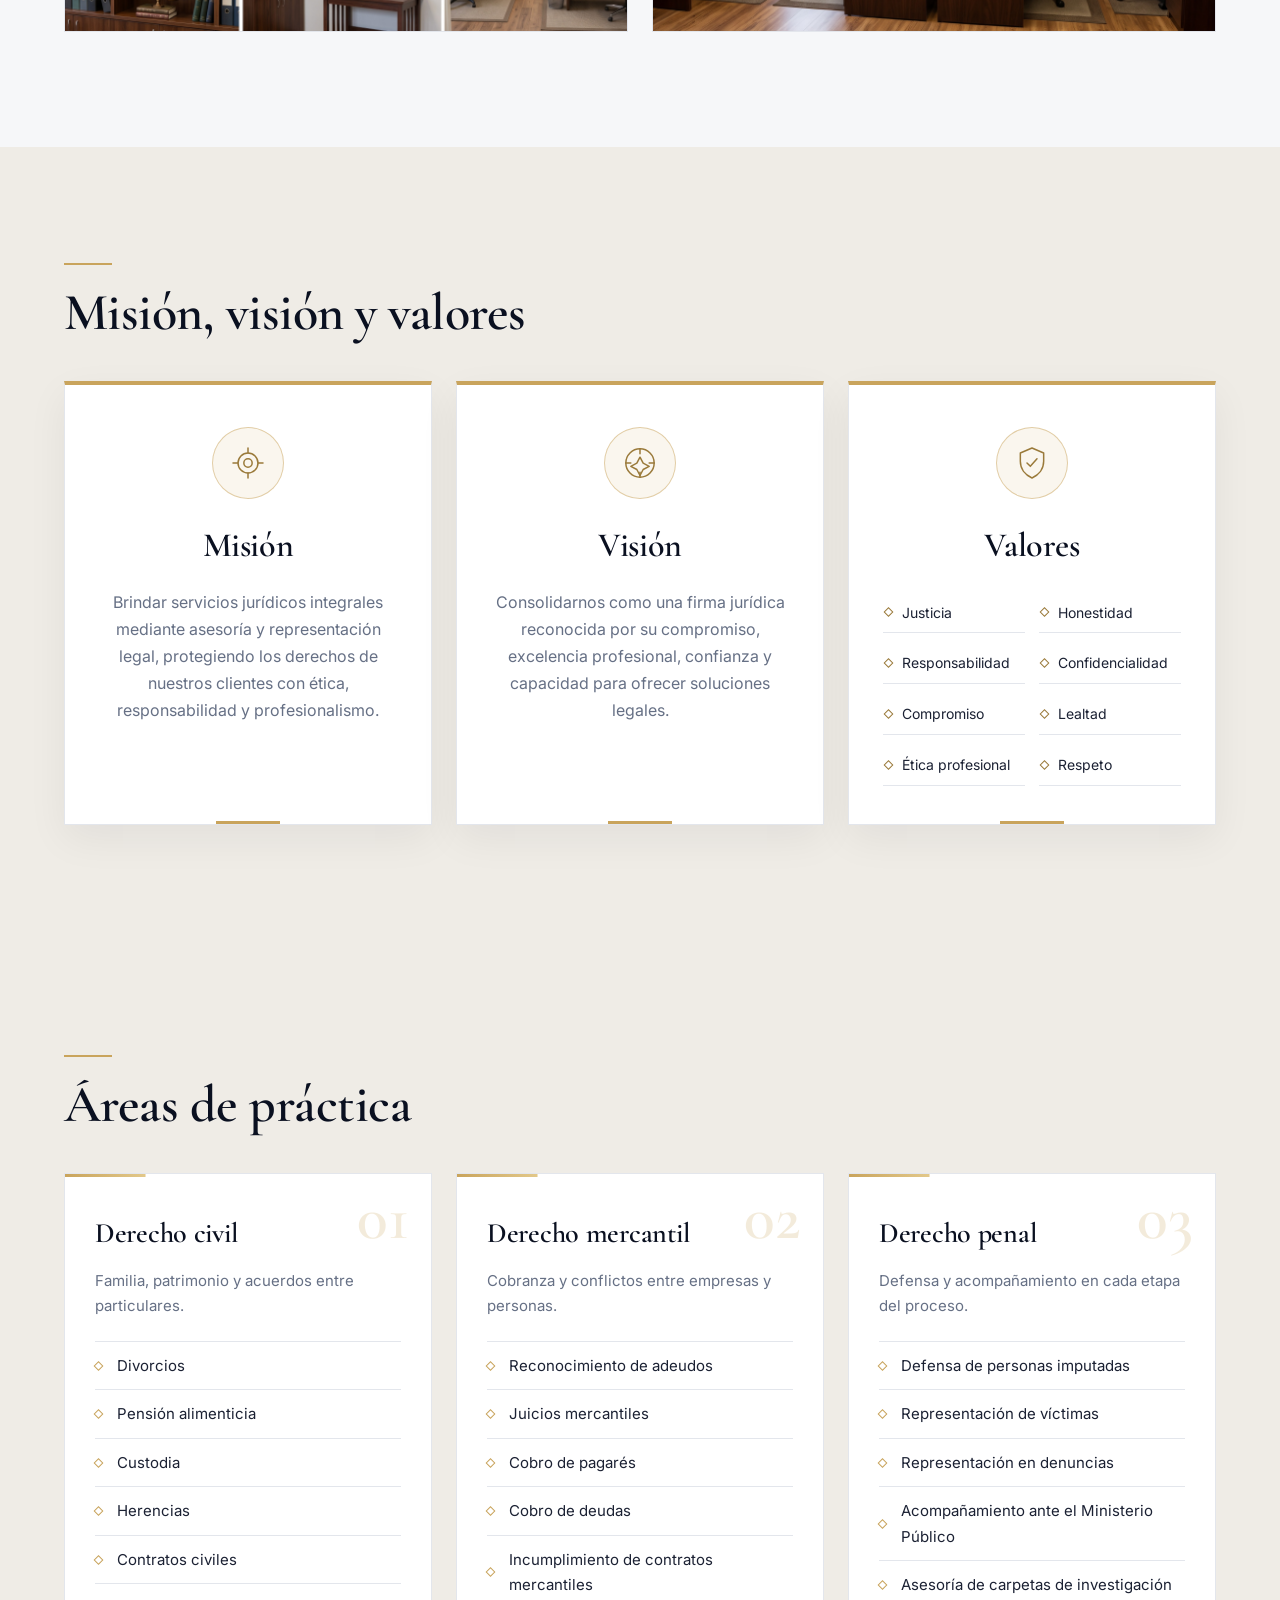
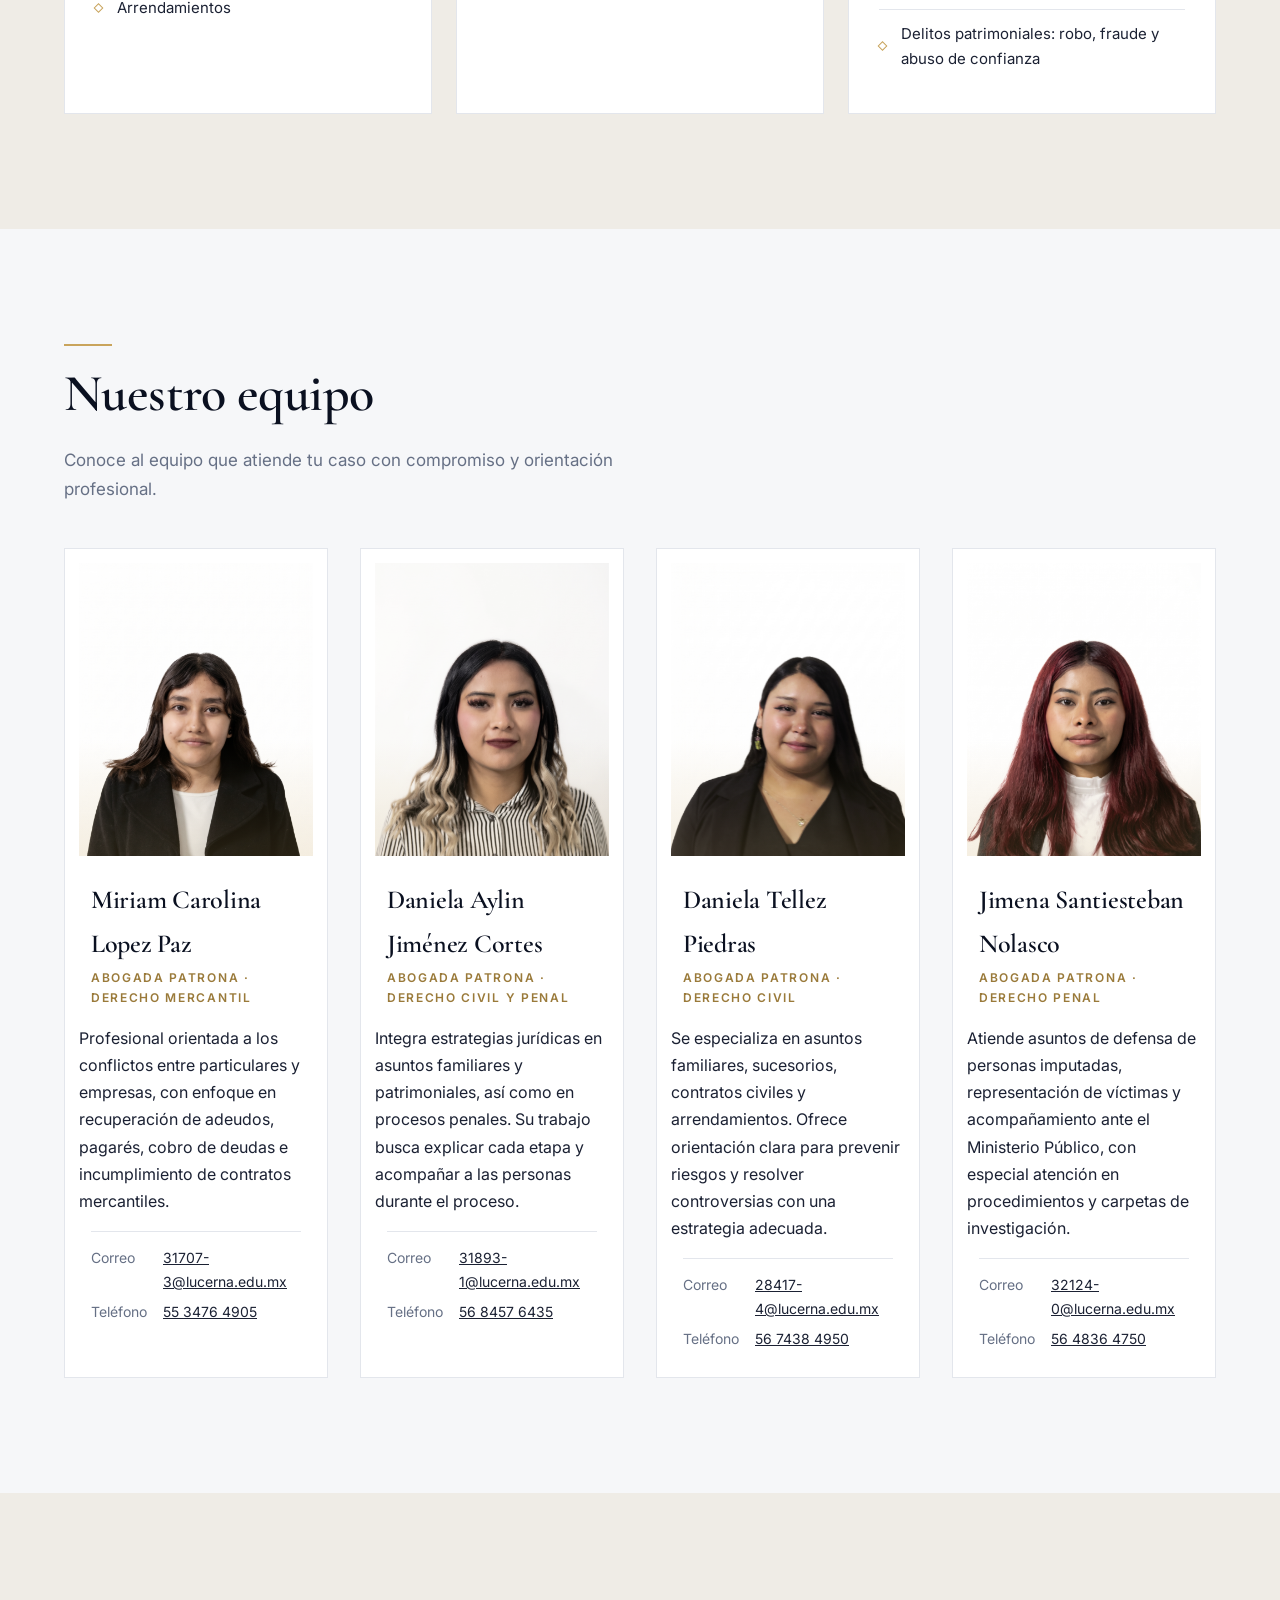
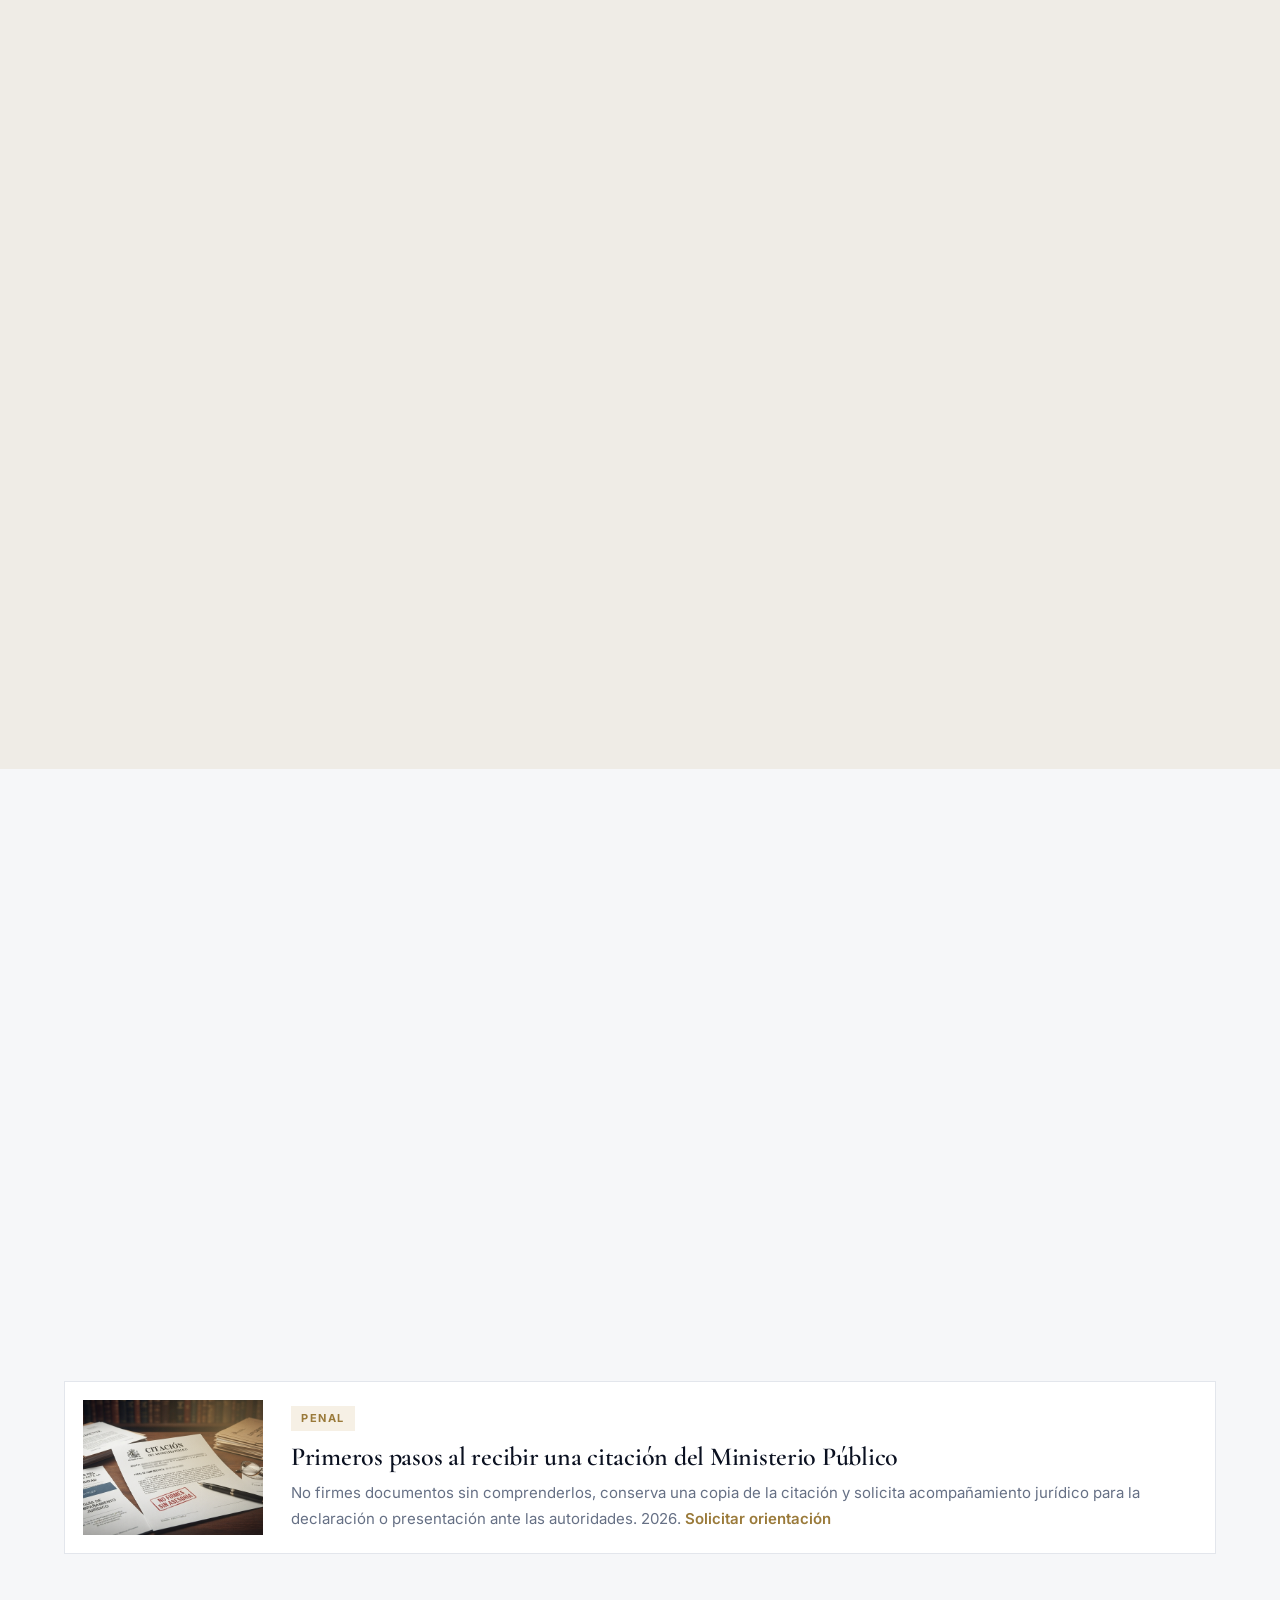
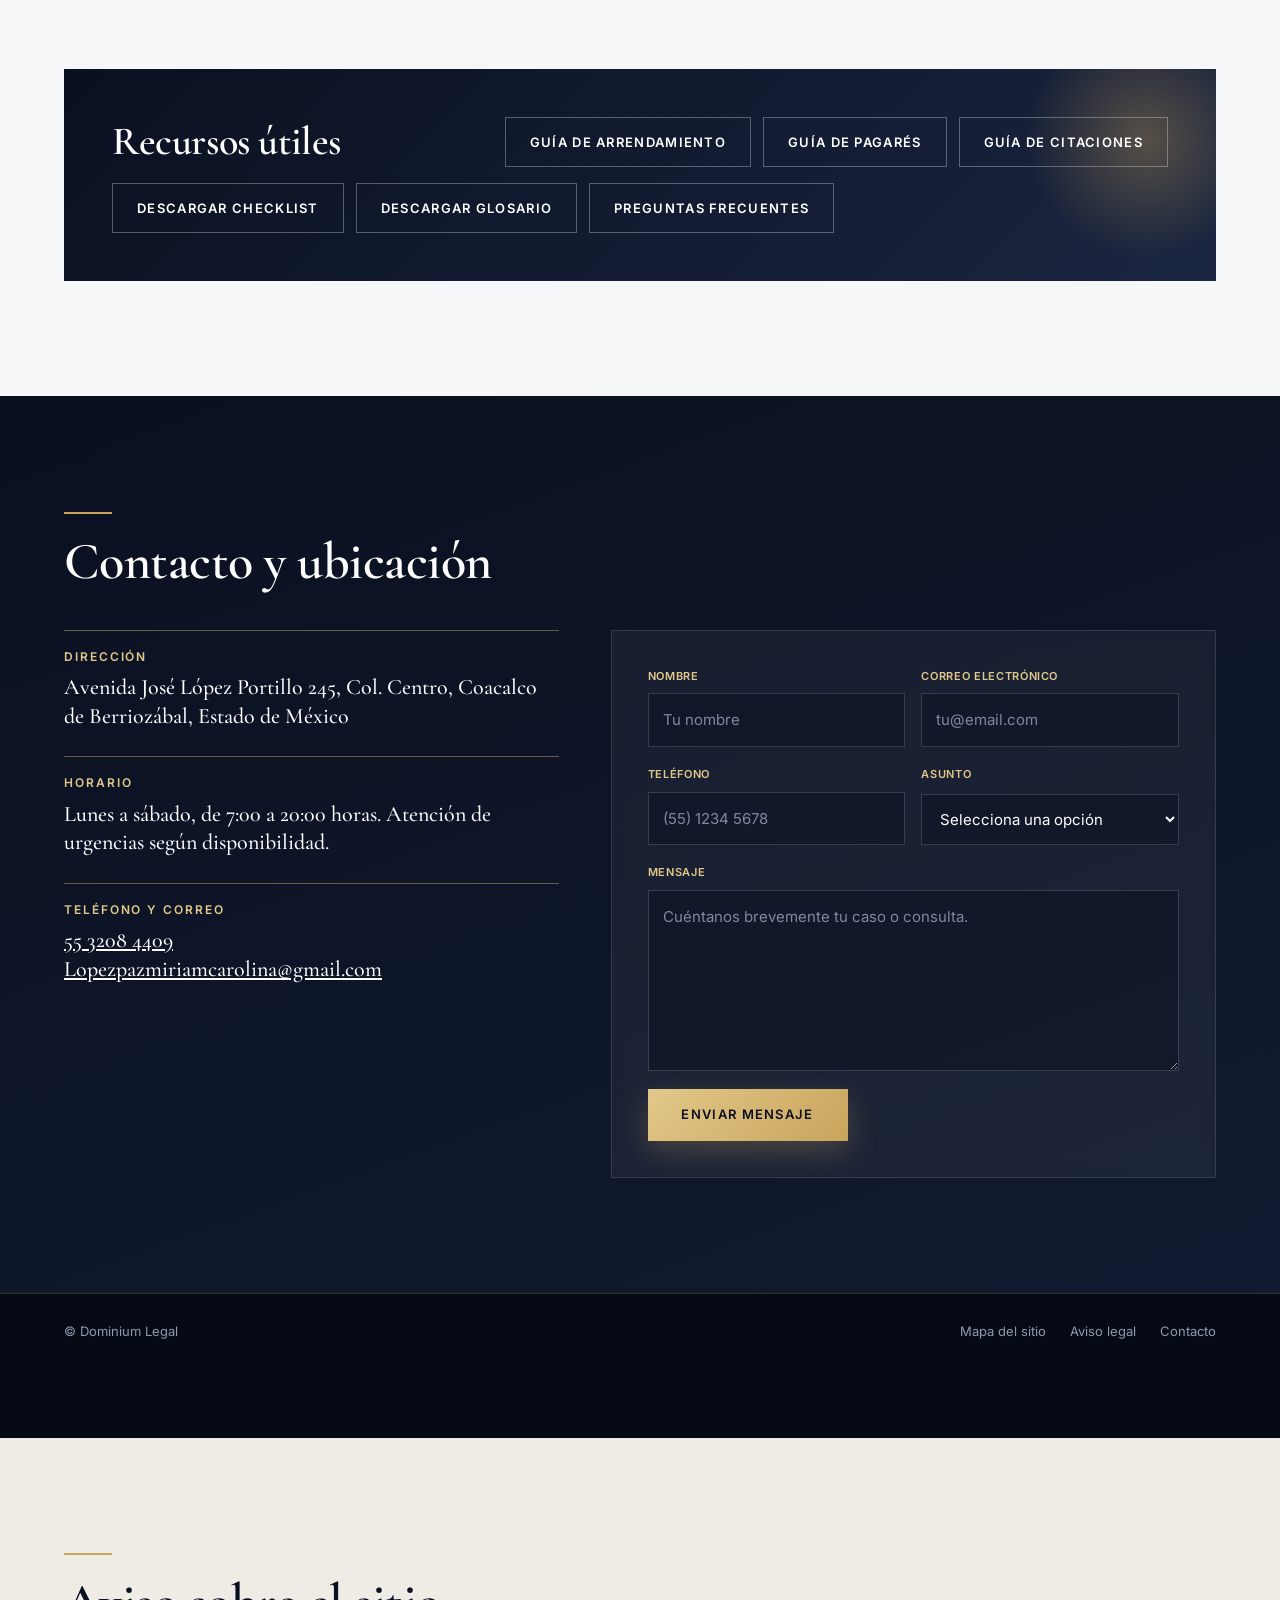
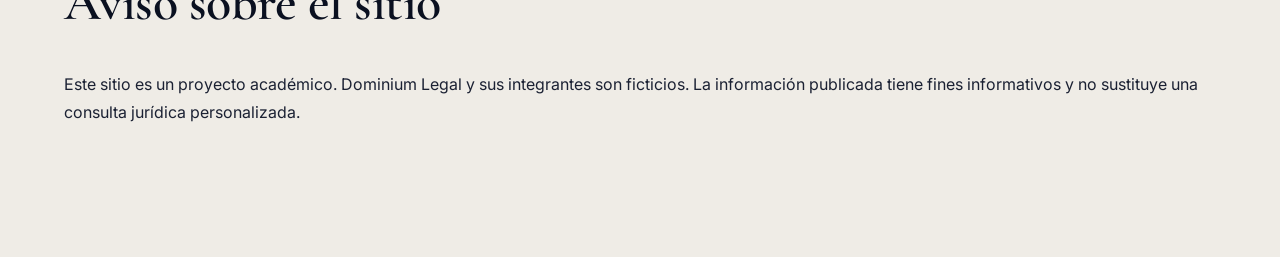
==== commit 2f40810f: "Agregar imágenes propias a los artículos Co-authored-by: Copilot <223556219+Copilot@users.noreply.gi" ====
--- a/index.html
+++ b/index.html
@@ -176,13 +176,13 @@
   <section class="bloque" id="articulos">
     <div class="cabecera reveal"><h2>Artículos y guías</h2><p>Noticias y explicaciones de derecho en lenguaje claro.</p></div>
     <div class="posts">
-        <article class="post reveal"><div class="mini" aria-hidden="true"></div>
+        <article class="post reveal"><div class="mini" aria-hidden="true"><img src="recursos/imagenes/antes-de-firmar.jpeg" alt=""></div>
           <div><span class="tag">Civil</span><h3><a href="recursos/articulo-arrendamiento.html">Qué revisar antes de firmar un contrato de arrendamiento</a></h3>
           <p>Verifica vigencia, obligaciones, depósitos, mantenimiento, causas de rescisión y reglas de entrega antes de firmar. 2026. <a href="#contacto">Solicitar orientación</a></p></div></article>
-        <article class="post reveal"><div class="mini" aria-hidden="true"></div>
+        <article class="post reveal"><div class="mini" aria-hidden="true"><img src="recursos/imagenes/pagare-vencido.jpeg" alt=""></div>
           <div><span class="tag">Mercantil</span><h3><a href="recursos/articulo-pagare.html">Pagaré vencido: pasos para reclamar el cobro</a></h3>
           <p>Revisa la firma, el monto, la fecha de vencimiento y la documentación; después, determina si conviene una gestión extrajudicial o una reclamación formal. 2026. <a href="#contacto">Solicitar orientación</a></p></div></article>
-        <article class="post reveal"><div class="mini" aria-hidden="true"></div>
+        <article class="post reveal"><div class="mini" aria-hidden="true"><img src="recursos/imagenes/citacion-del-ministerio.jpeg" alt=""></div>
           <div><span class="tag">Penal</span><h3><a href="recursos/articulo-citacion.html">Primeros pasos al recibir una citación del Ministerio Público</a></h3>
           <p>No firmes documentos sin comprenderlos, conserva una copia de la citación y solicita acompañamiento jurídico para la declaración o presentación ante las autoridades. 2026. <a href="#contacto">Solicitar orientación</a></p></div></article>
     </div>
--- a/site.css
+++ b/site.css
@@ -139,8 +139,9 @@
 .post{display:grid;grid-template-columns:180px 1fr;gap:28px;align-items:center;padding:18px;background:var(--white);border:1px solid var(--line);transition:transform .35s var(--ease),box-shadow .35s var(--ease),border-color .35s}
 .post:hover{transform:translateX(6px);box-shadow:0 18px 40px rgba(10,16,32,.1);border-color:var(--gold)}
 .mini{aspect-ratio:4/3;overflow:hidden;position:relative;background:linear-gradient(135deg,var(--navy-3),var(--navy))}
+.mini img{display:block;width:100%;height:100%;object-fit:cover;transition:transform .7s var(--ease)}
 .mini::after{content:"";position:absolute;inset:0;background:radial-gradient(circle at 80% 20%,rgba(201,164,92,.4),transparent 55%);transition:transform .6s var(--ease)}
-.post:hover .mini::after{transform:scale(1.3)}
+.post:hover .mini img,.post:hover .mini::after{transform:scale(1.08)}
 .tag{display:inline-block;padding:3px 10px;background:rgba(201,164,92,.16);color:var(--gold-d);font-size:11px;font-weight:700;letter-spacing:.14em;text-transform:uppercase}
 .post h3{font-size:26px;line-height:1.2;margin:10px 0 8px}
 .post h3 a{text-decoration:none;transition:color .25s}
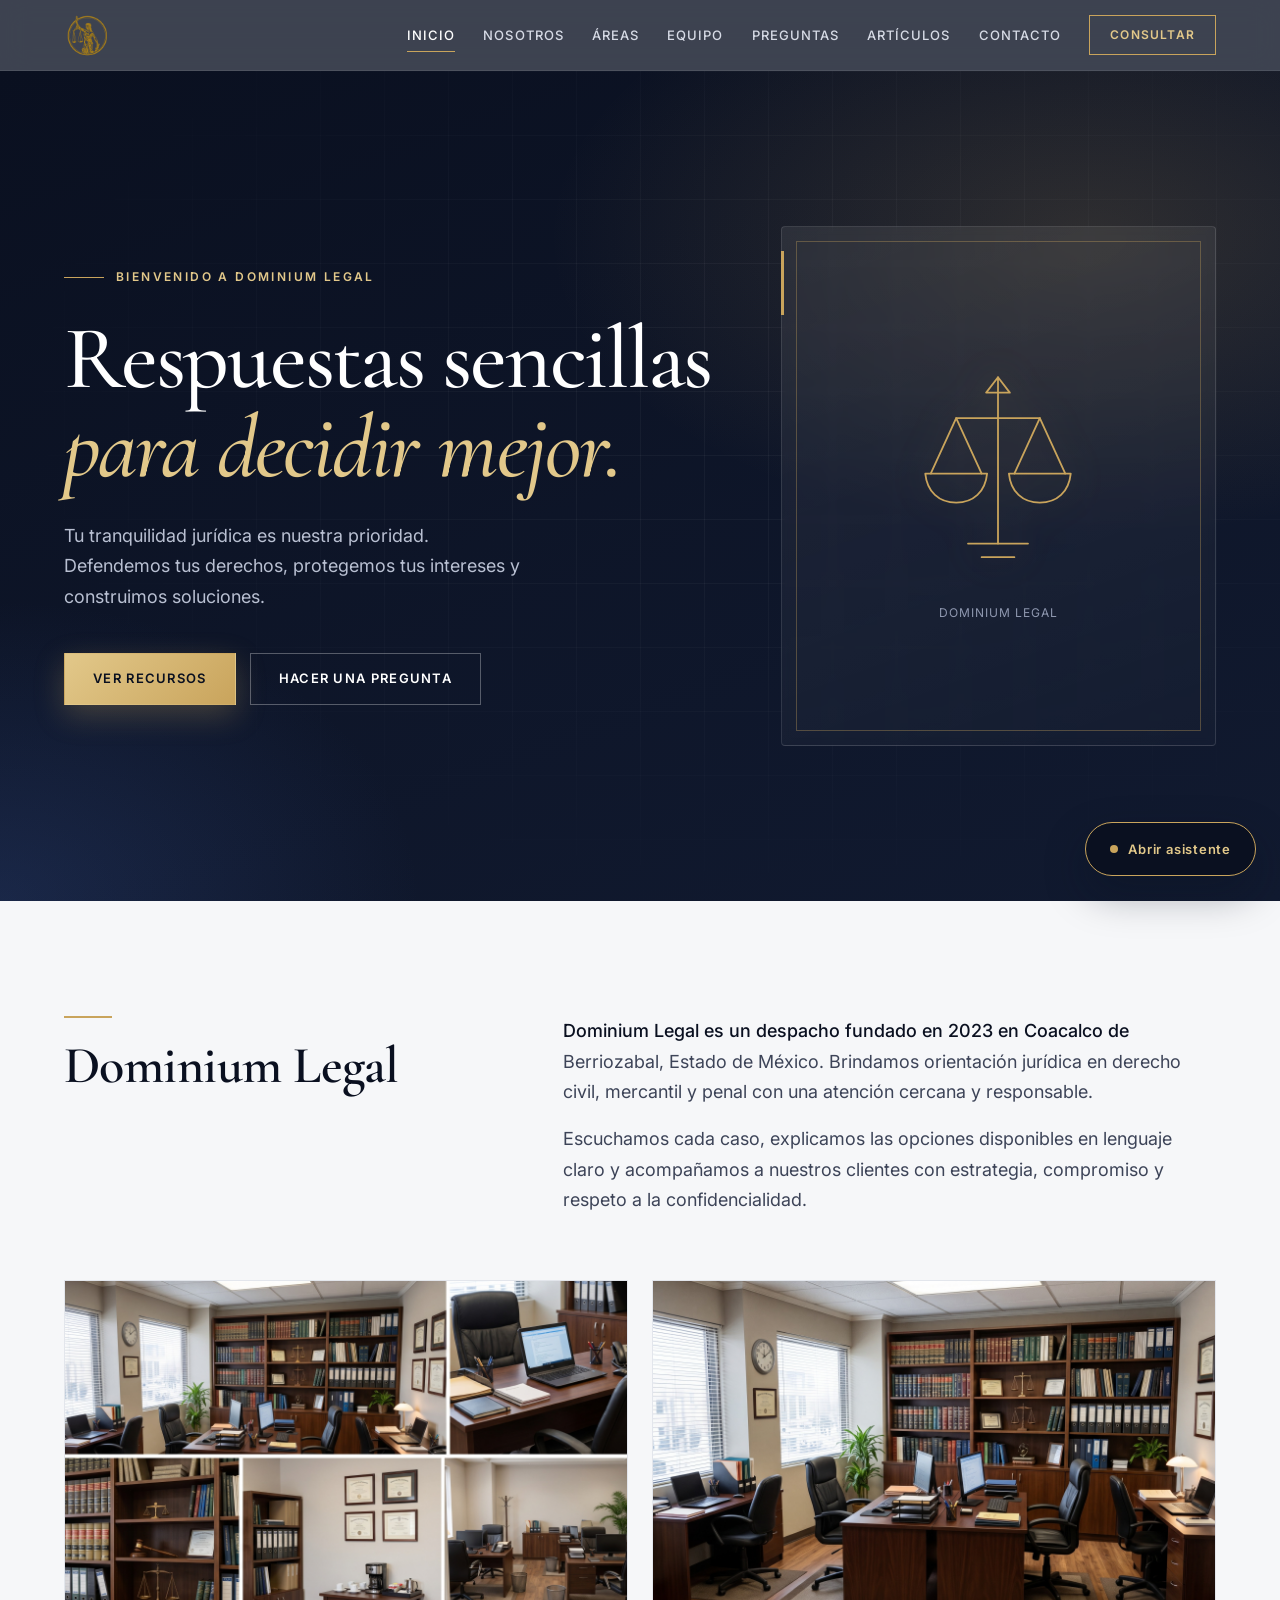
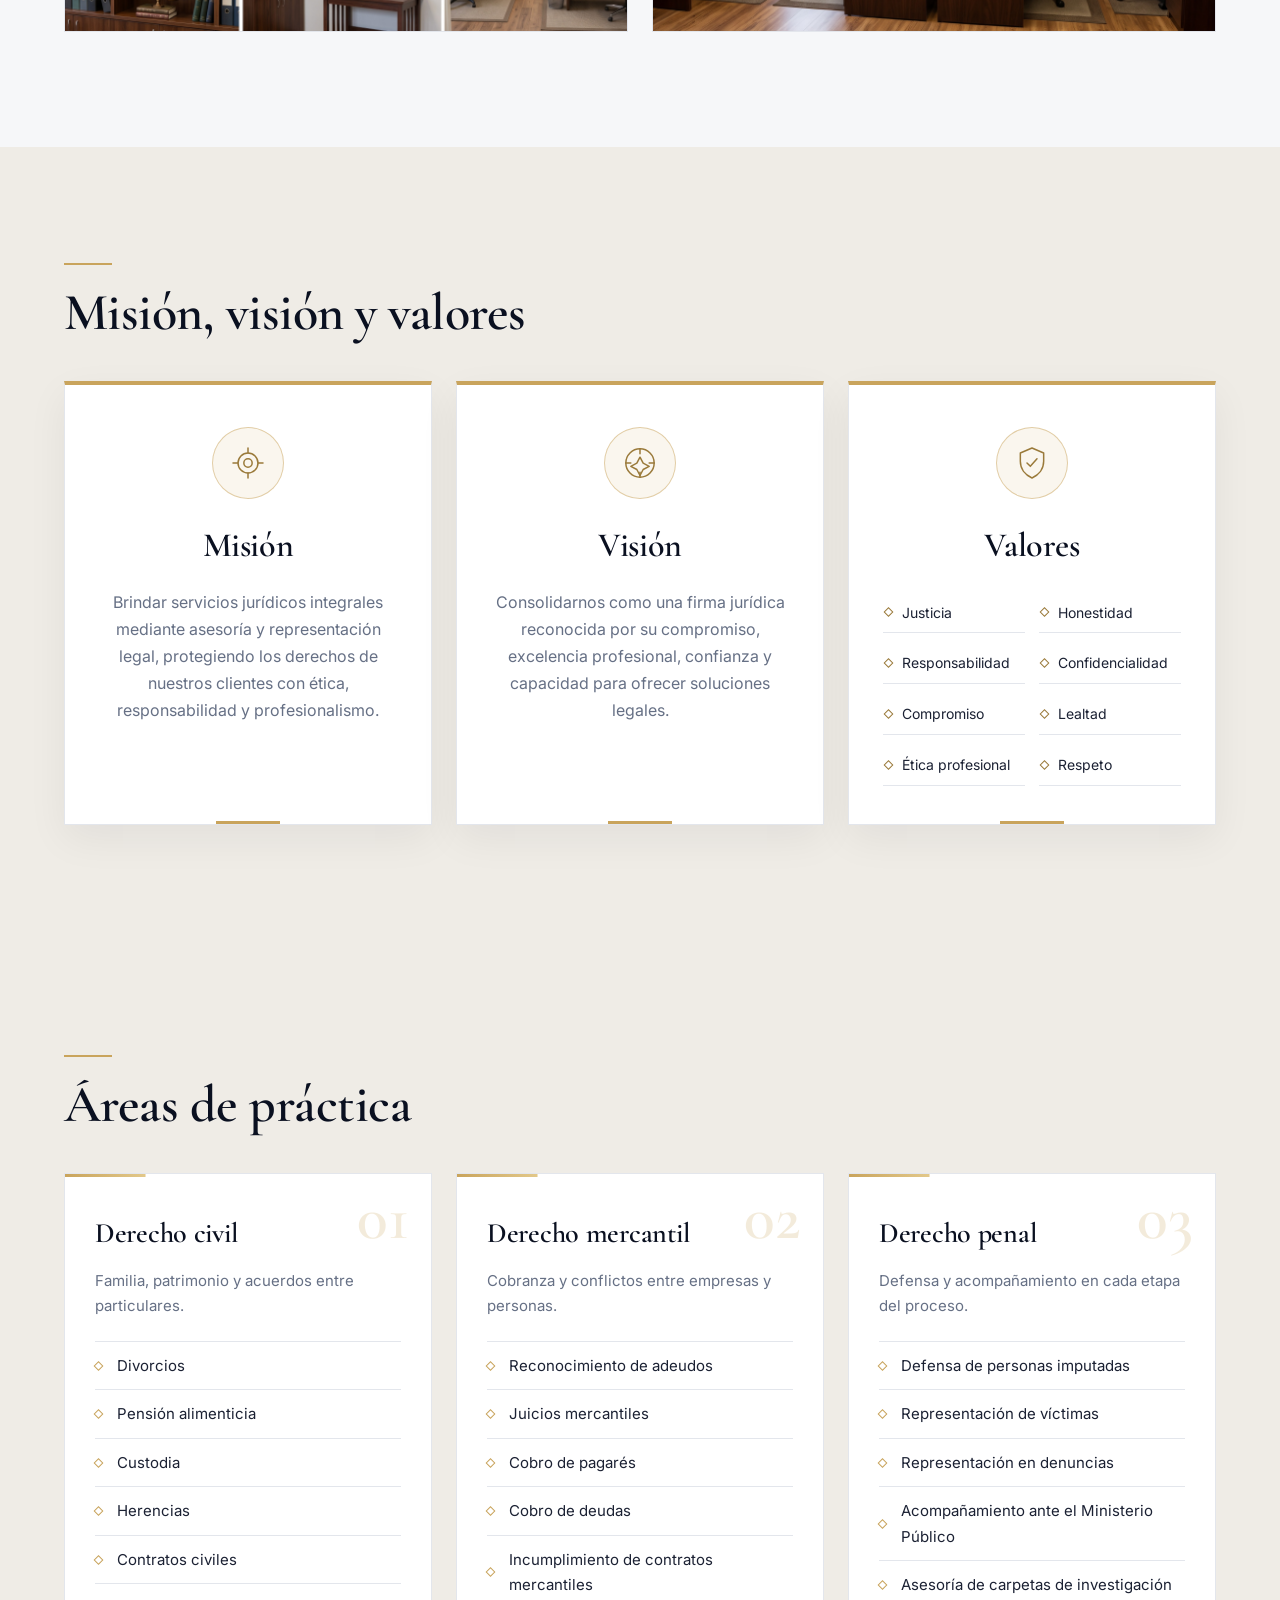
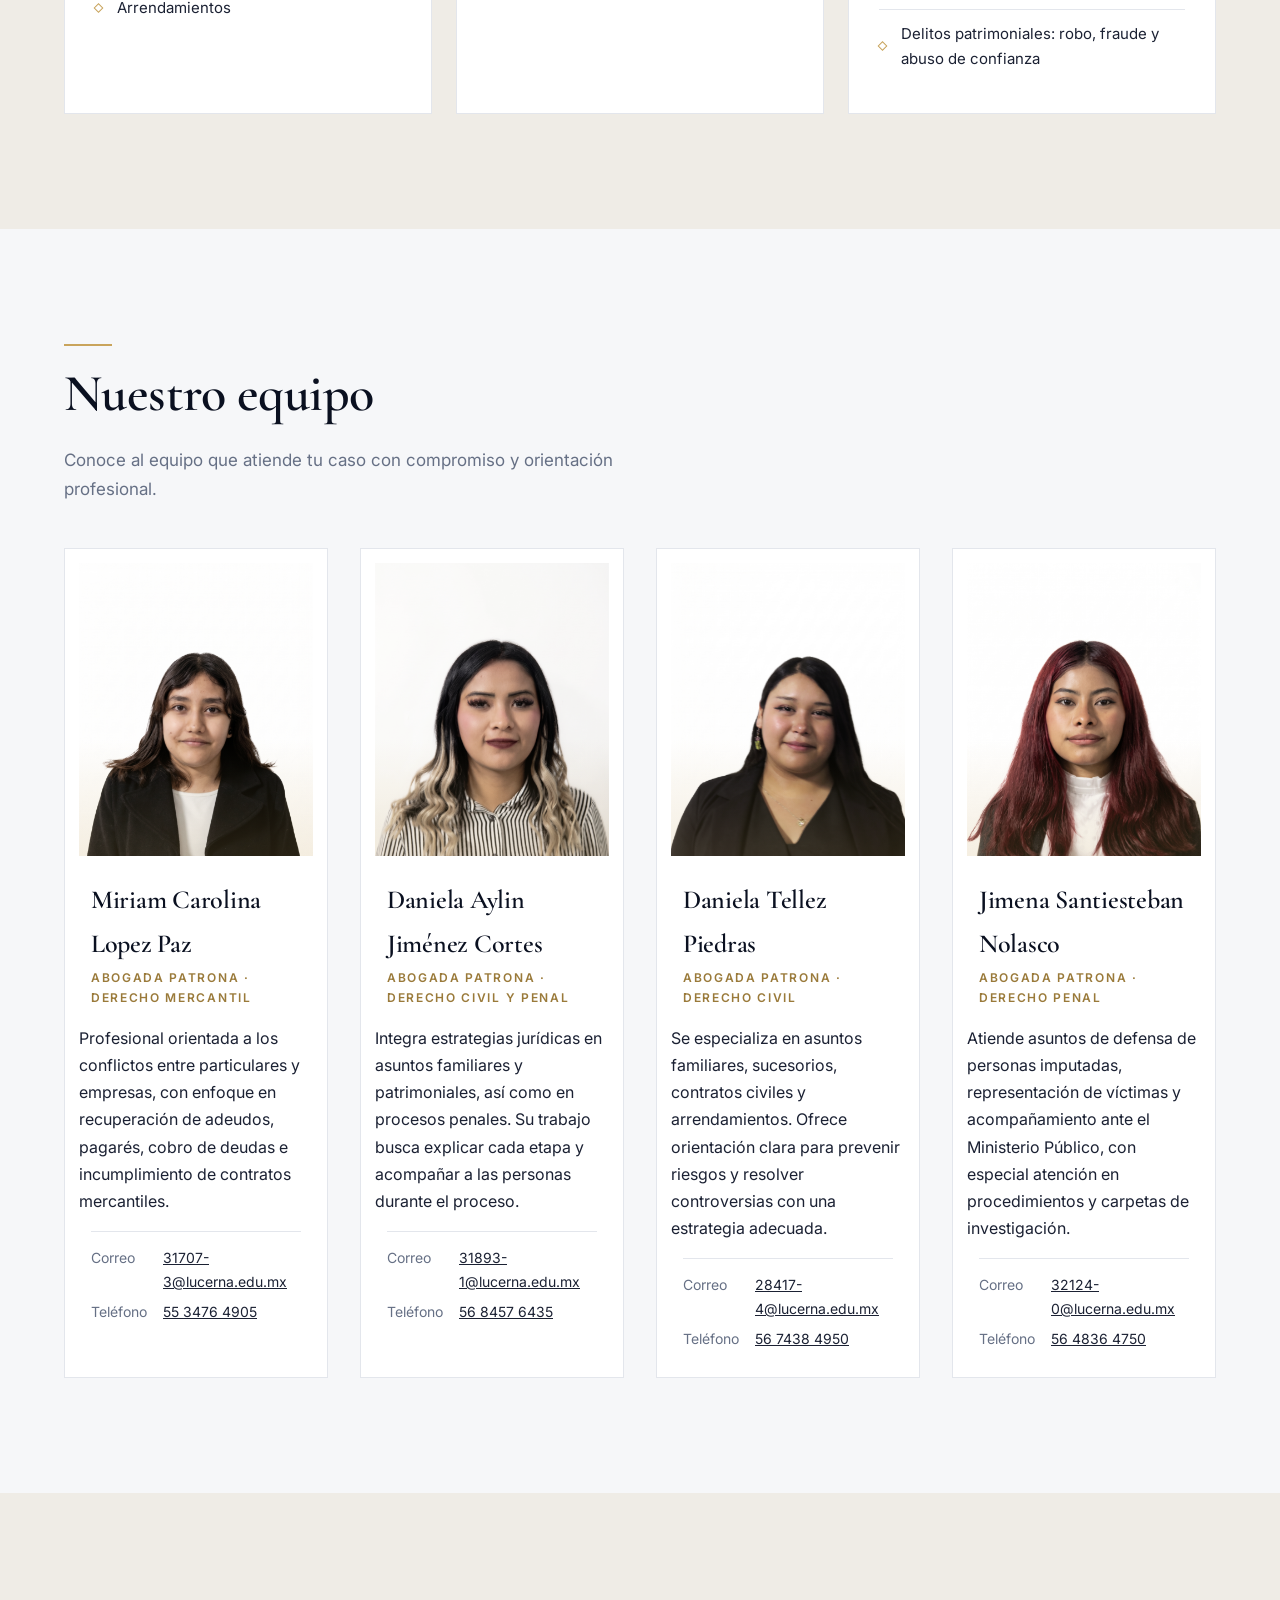
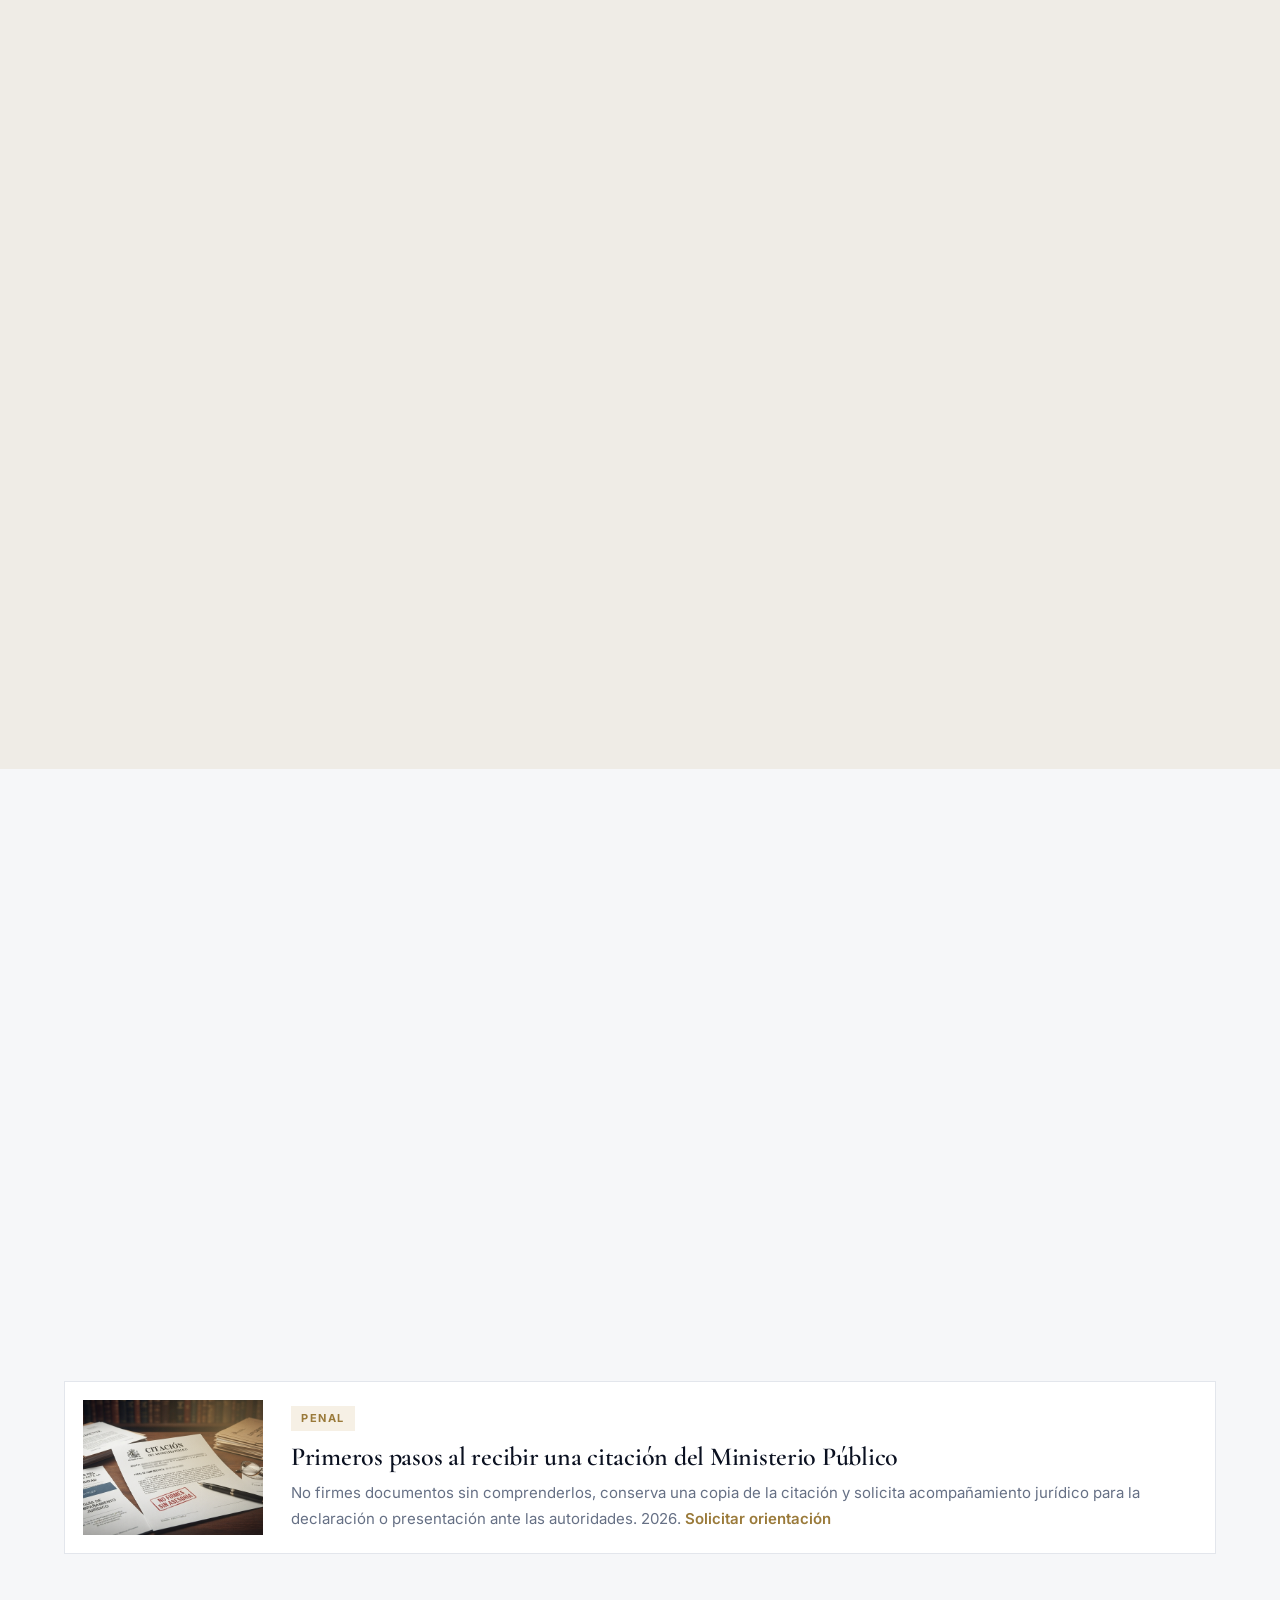
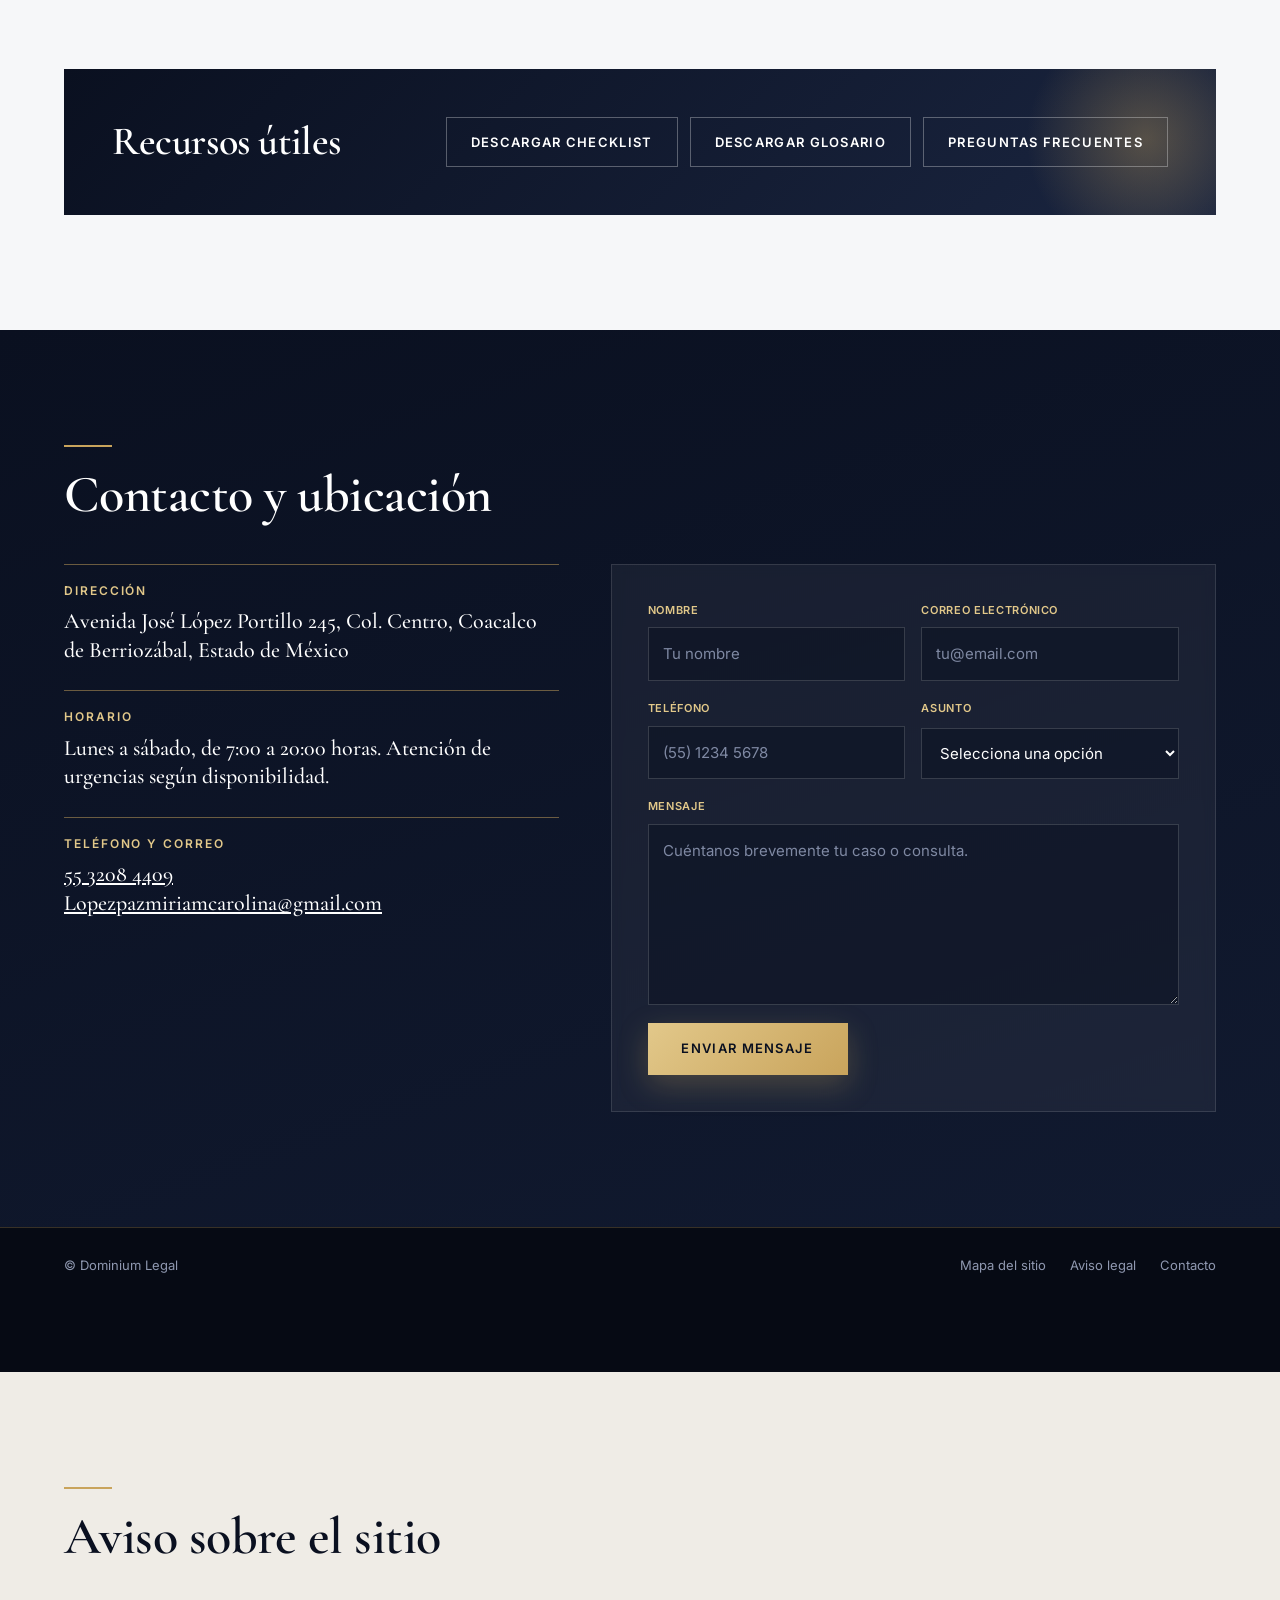
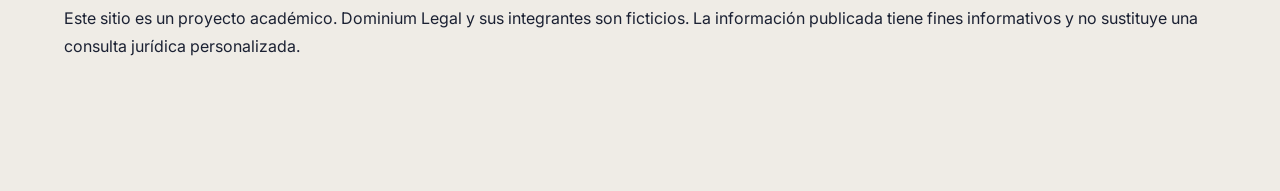
==== commit 16c68f37: "Descripción de los cambios" ====
--- a/index.html
+++ b/index.html
@@ -191,9 +191,6 @@
   <section class="bloque" id="recursos">
     <div class="recursos reveal">
       <h2>Recursos útiles</h2>
-      <a href="recursos/articulo-arrendamiento.html">Guía de arrendamiento</a>
-      <a href="recursos/articulo-pagare.html">Guía de pagarés</a>
-      <a href="recursos/articulo-citacion.html">Guía de citaciones</a>
       <a href="recursos/Checklist-Primera-Cita-Dominium-Legal.pdf" download>Descargar checklist</a>
       <a href="recursos/Glosario-Juridico-Dominium-Legal.pdf" download>Descargar glosario</a>
       <a href="#preguntas">Preguntas frecuentes</a>
